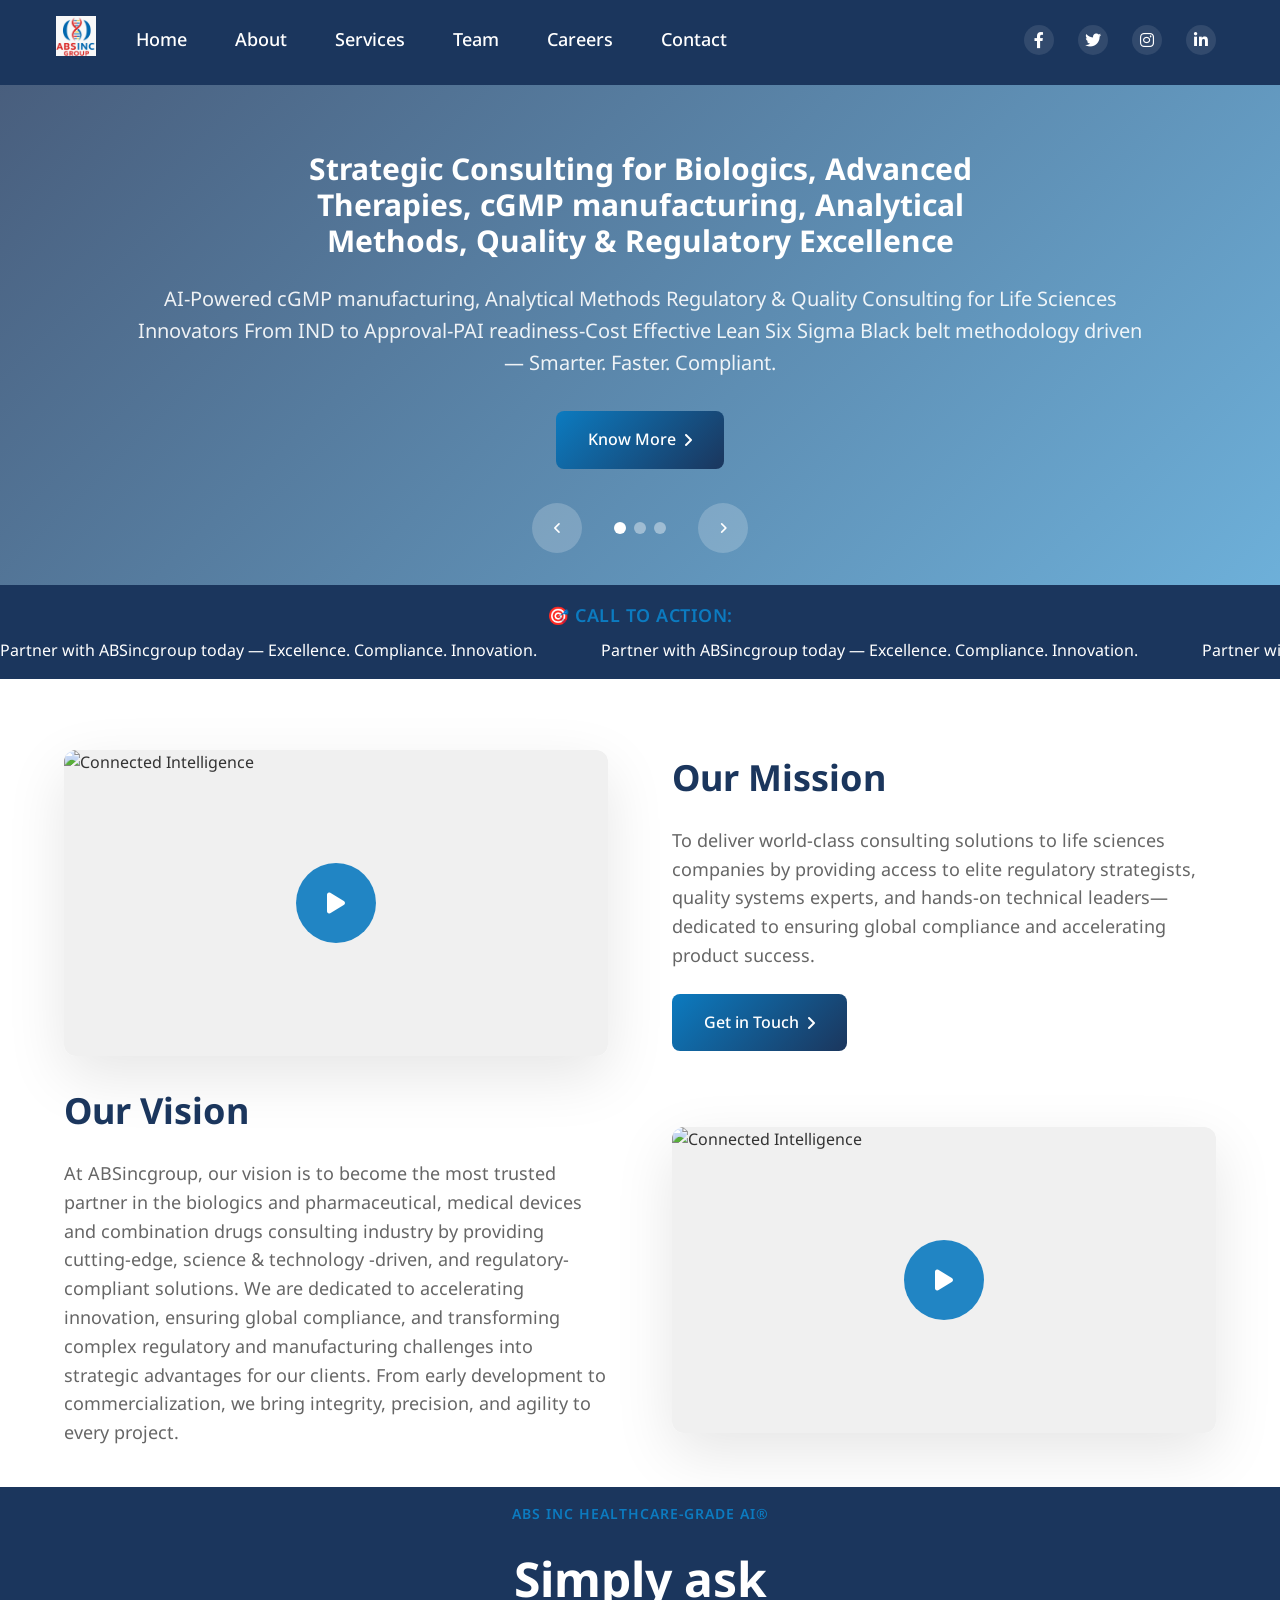
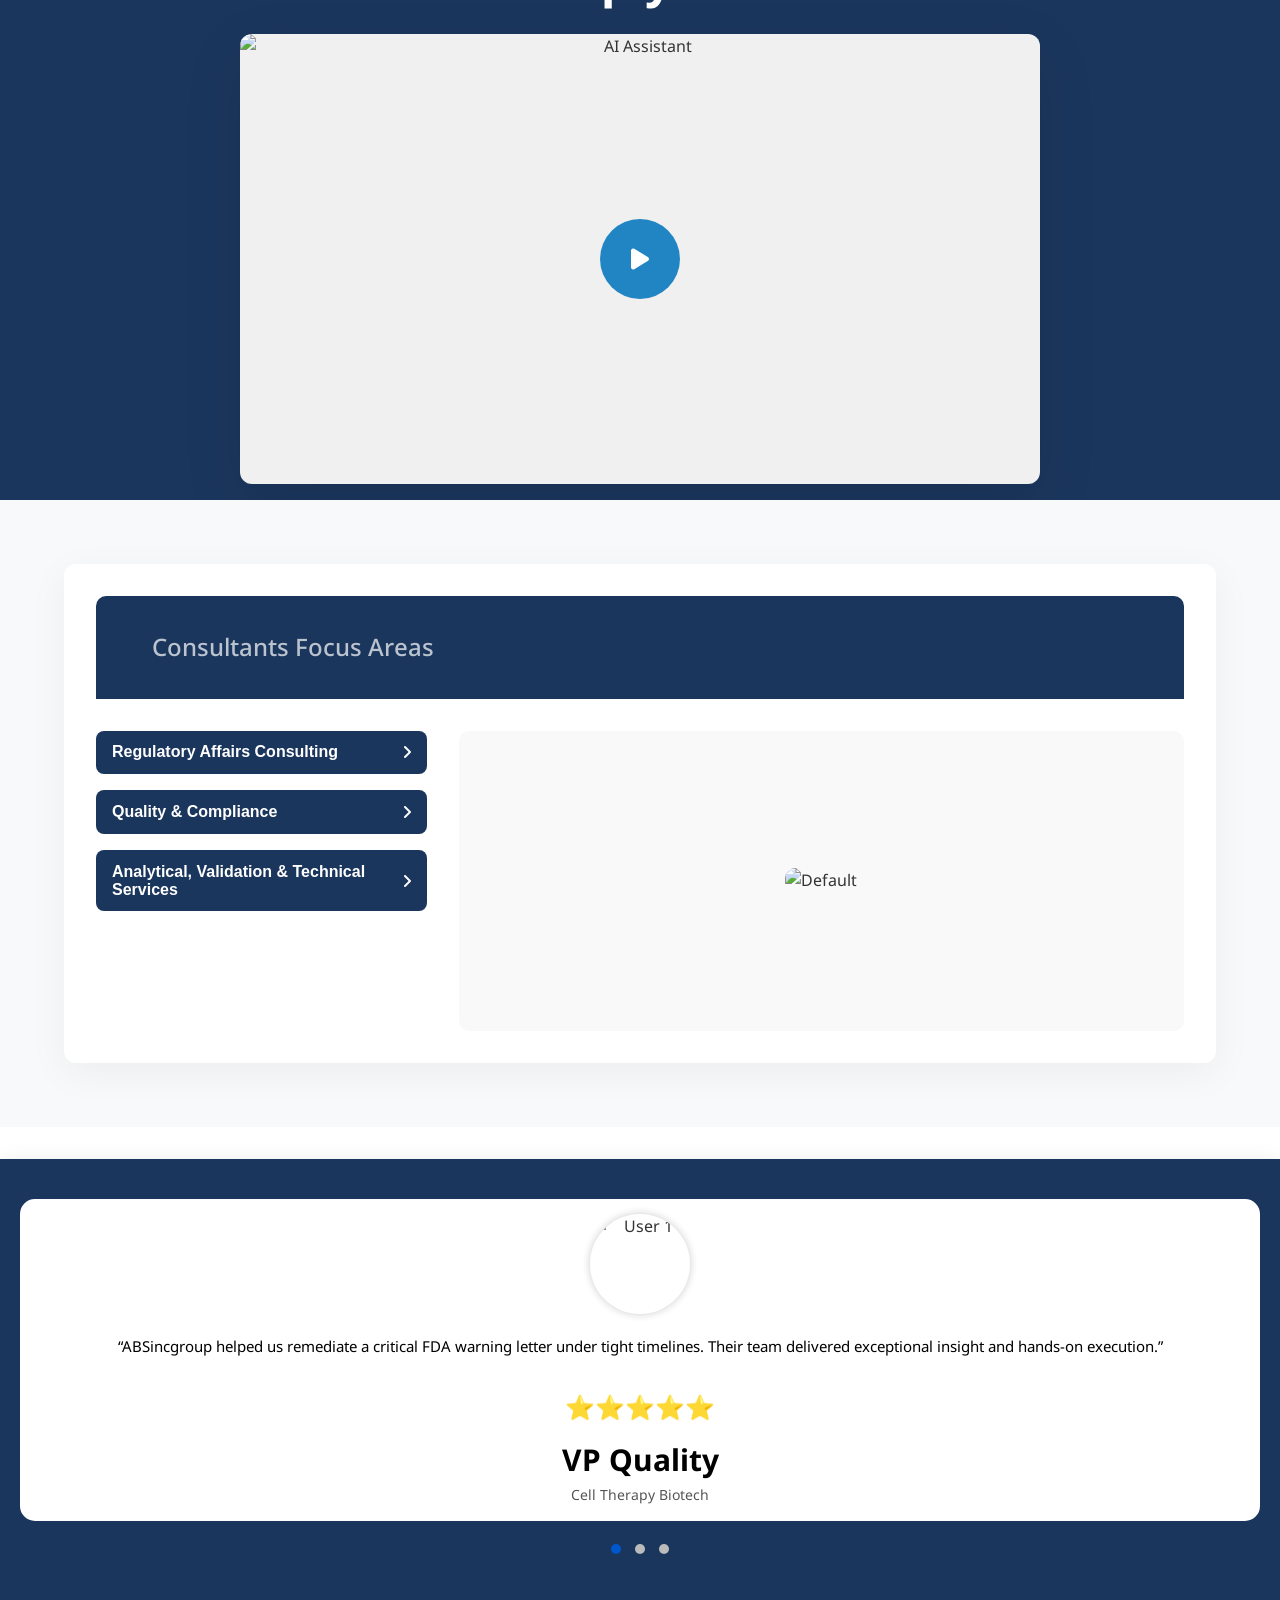
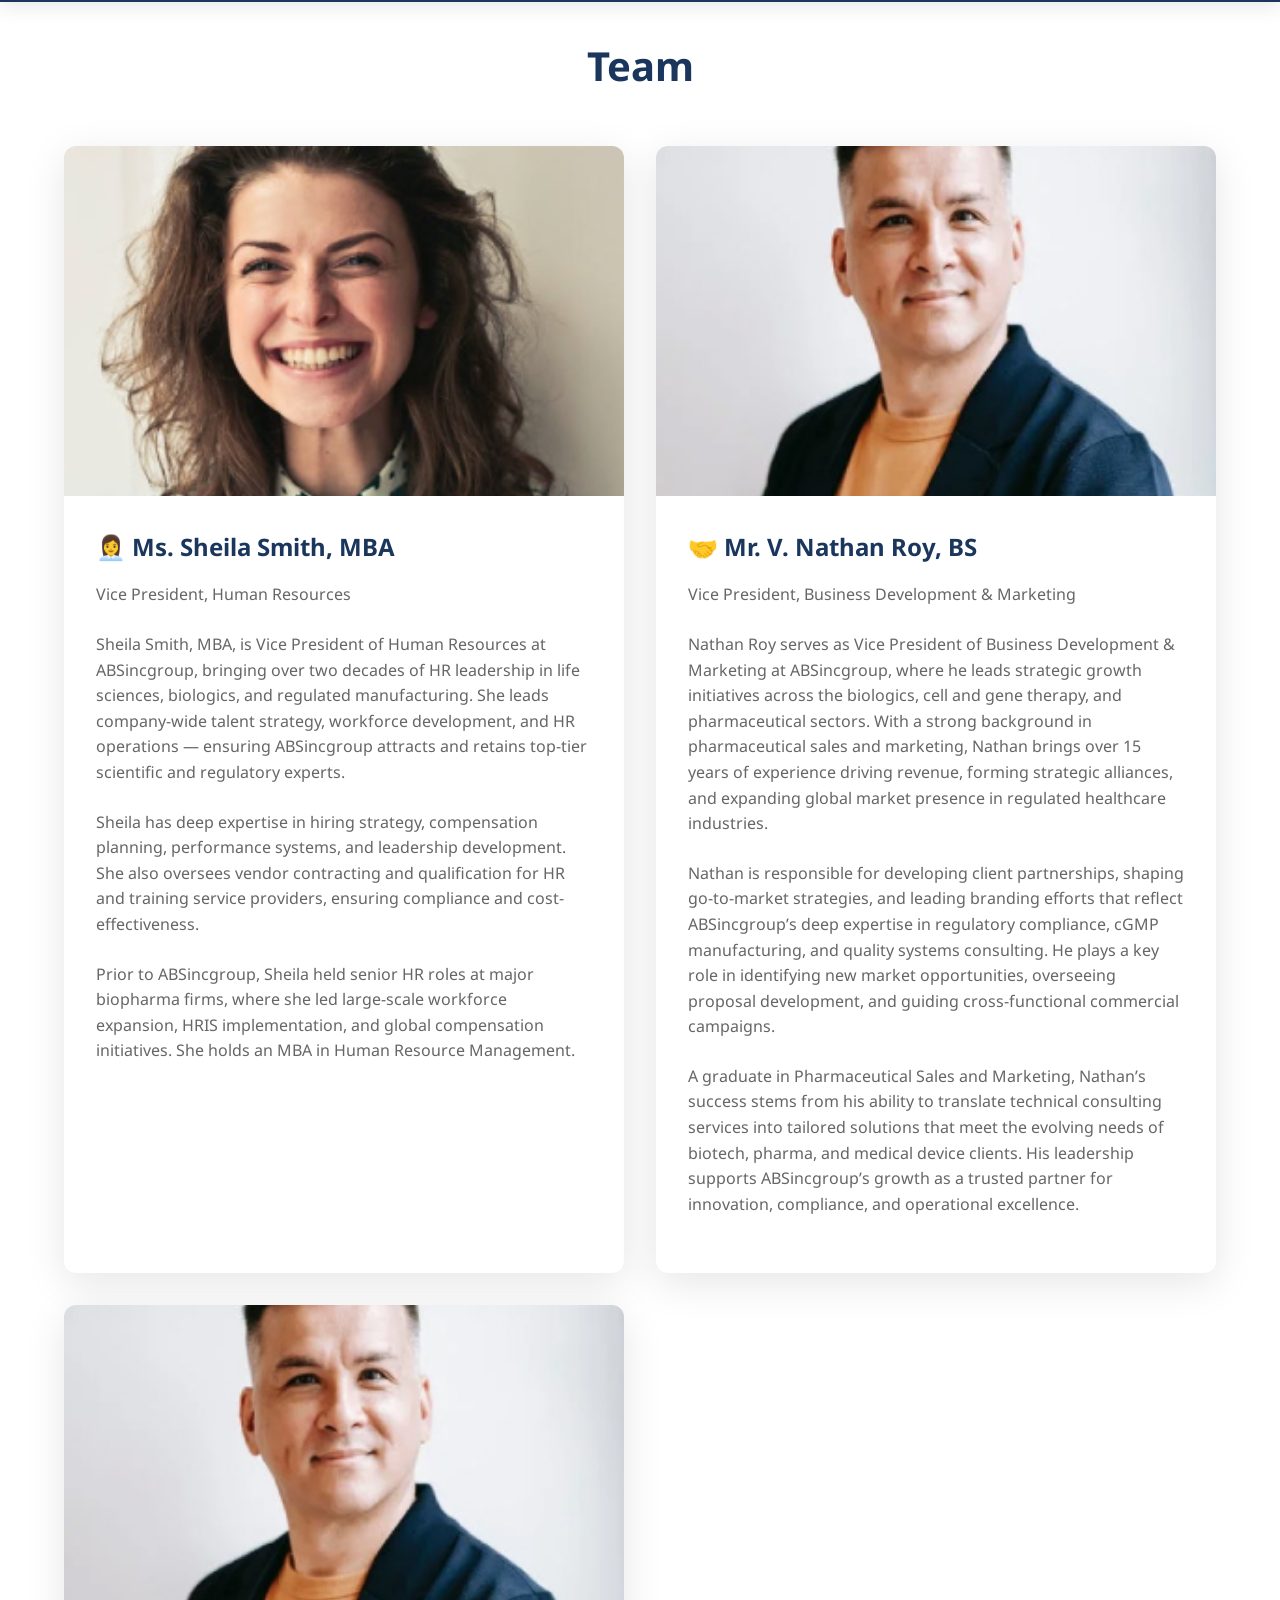
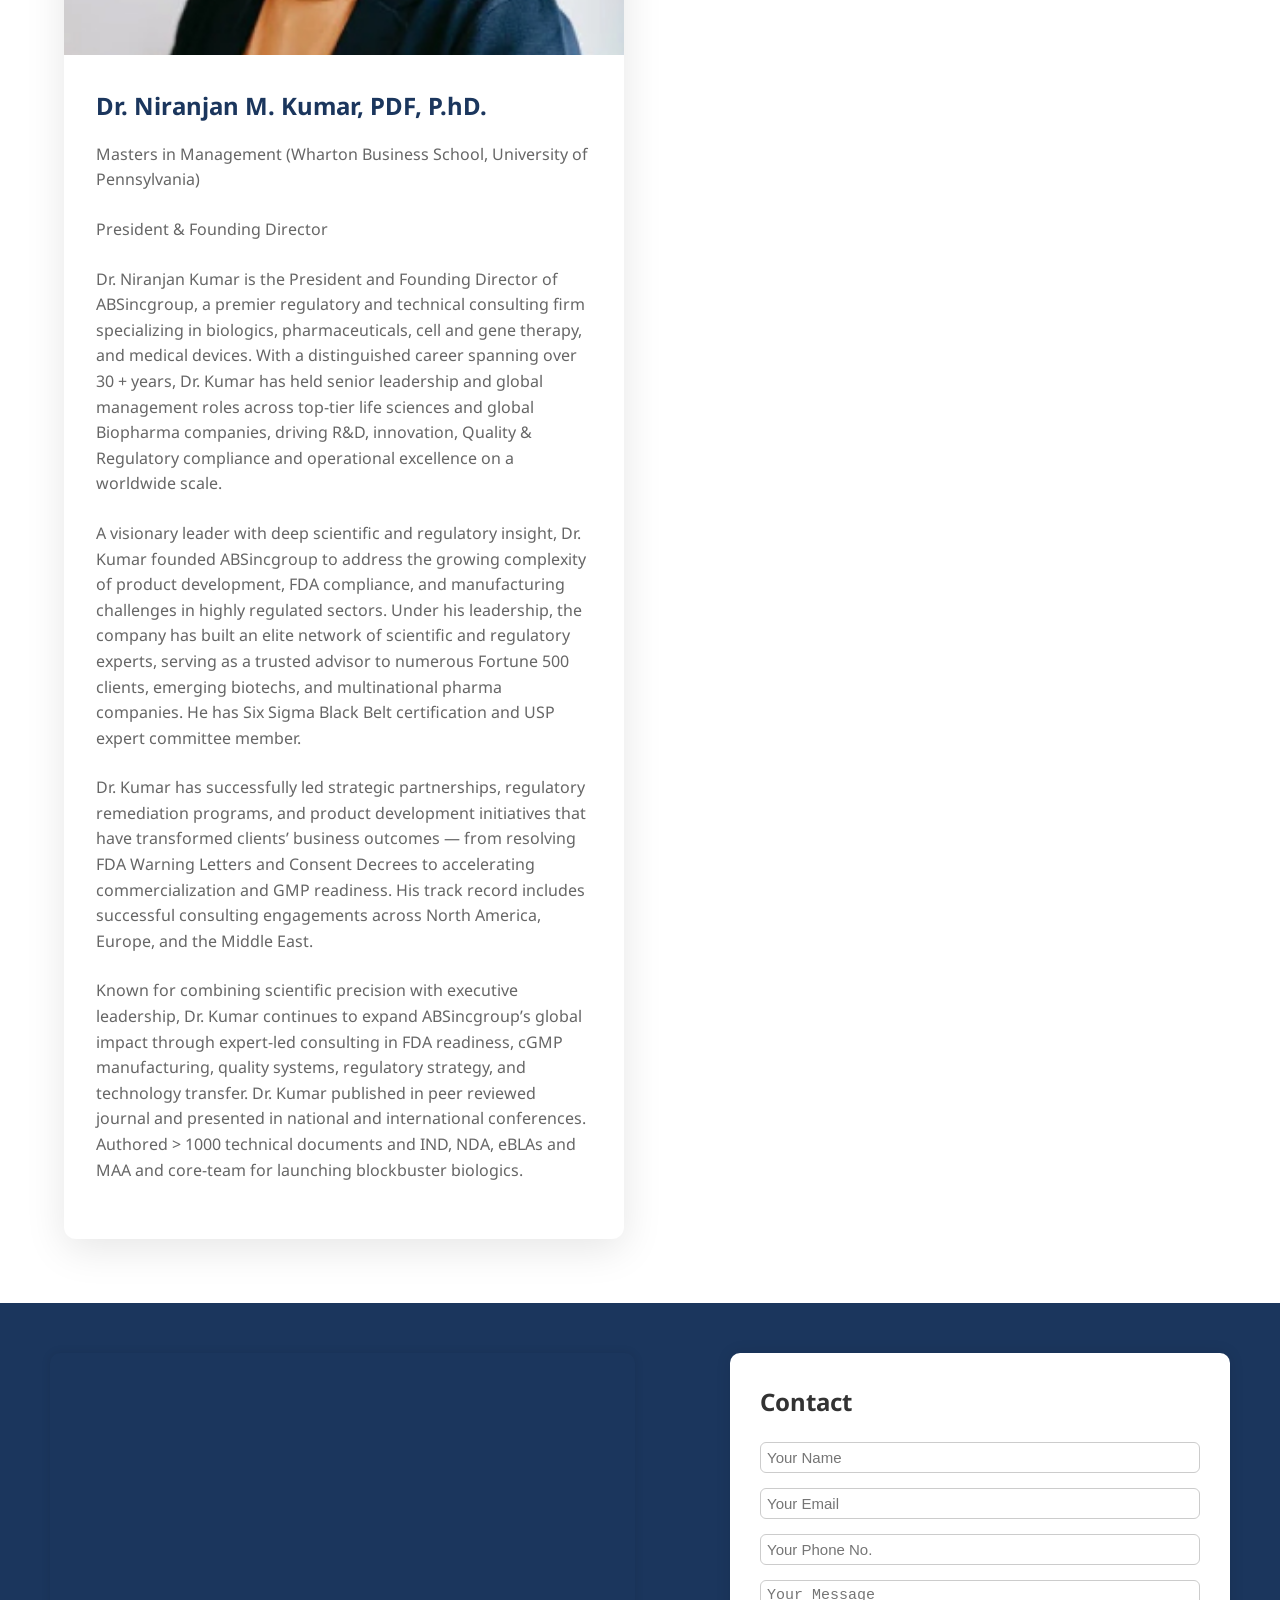
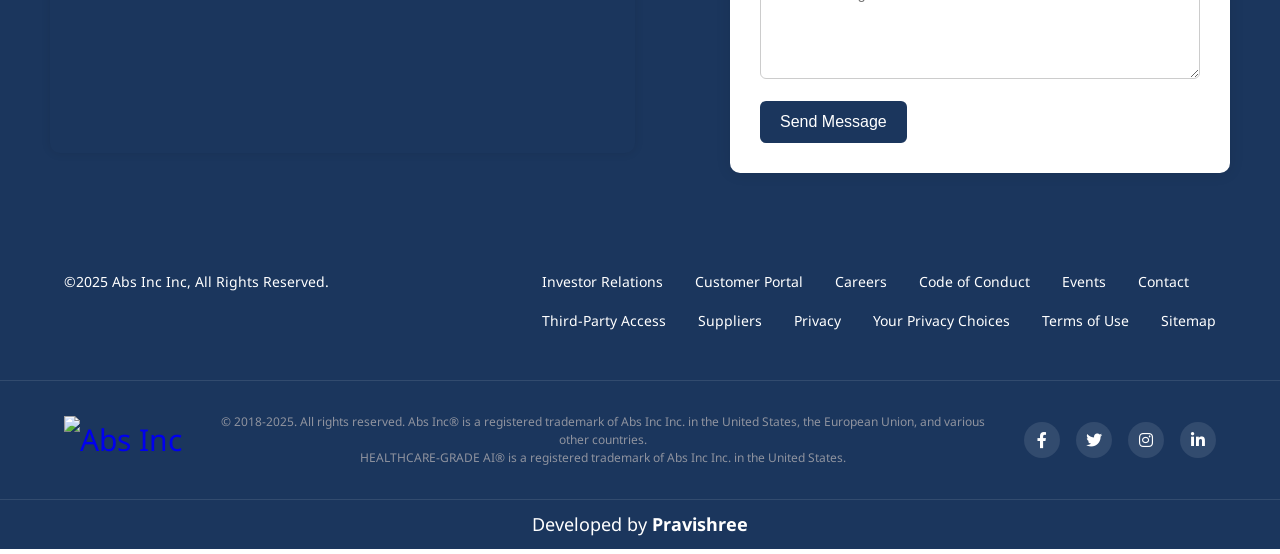
==== index.html @ cb4b3989 "yathe11" ====
<!DOCTYPE html>
<html lang="en">

<head>
    <meta charset="UTF-8">
    <meta name="viewport" content="width=device-width, initial-scale=1.0">

    <!-- Website Icon -->
    <link rel="icon" href="./assets/images/logo.png" type="image/png">

    <!-- Website Title -->
    <title>Powering Healthcare with Connected Intelligence - Abs Inc</title>
    <meta name="description" content="Solutions to help life sciences organizations drive healthcare forward and get the right treatments to patients, faster.">

    <!-- Custom CSS Link -->
    <link rel="stylesheet" href="./css/style.css">

    <!-- Google Fonts -->
    <link rel="stylesheet" href="https://fonts.googleapis.com/css2?family=Noto+Sans:wght@100;200;300;400;500;700;800;900&display=swap">

    <!-- Font Awesome CDN -->
    <link rel="stylesheet" href="https://cdnjs.cloudflare.com/ajax/libs/font-awesome/6.0.0/css/all.min.css">

</head>

<body onload="initializeBiotechInfoButtons()">

    <div class="all-page-wrapper">
        <!-- Header -->
        <header class="header">
            <div class="main-navigation">
                <div class="container">
                    <div class="logo">
                        <a href="/">
                            <img src="./assets/images/logo.png" alt="">
                        </a>
                    </div>

                    <div class="mobile-toggle" id="mobile-menu-toggle">
                        <span></span><span></span><span></span>
                    </div>

                    <nav class="primary-nav">
                        <ul class="nav-menu">
                            <li class="nav-item dropdown">
                                <a href="./index.html" class="nav-link">Home</a>
                            </li>
                            <li class="nav-item dropdown">
                                <a href="./pages/about.html" class="nav-link">About</a>

                            </li>
                            <li class="nav-item dropdown">
                                <a href="./pages/service.html" class="nav-link">Services</a>
                            </li>
                            <li class="nav-item dropdown">
                                <a href="./pages/team.html" class="nav-link">Team</a>
                            </li>
                            <!-- <li class="nav-item dropdown">
                                <a href="./pages/spc.html" class="nav-link">SPC</a>
                            </li> -->
                            <li class="nav-item">
                                <a href="./pages/career.html" class="nav-link">Careers</a>
                            </li>
                            <li class="nav-item">
                                <a href="./pages/contact.html" class="nav-link">Contact</a>
                            </li>
                        </ul>

                        <div class="social-media-icons">
                            <div class="social-media-icons-menu">
                                <div class="social-media-icons-menu__inner">
                                    <a href="https://www.facebook.com/Abs Inc" title="link" rel="noopener"
                                        target="_blank" class="social-link">
                                        <i class="fab fa-facebook-f"></i>
                                    </a>
                                    <a href="https://x.com/Abs Inc_global" title="link" rel="noopener" target="_blank"
                                        class="social-link">
                                        <i class="fab fa-twitter"></i>
                                    </a>
                                    <a href="https://www.instagram.com/Abs Inc/" title="link" rel="noopener"
                                        target="_blank" class="social-link">
                                        <i class="fab fa-instagram"></i>
                                    </a>
                                    <a href="https://www.linkedin.com/company/Abs Inc" title="link" rel="noopener"
                                        target="_blank" class="social-link">
                                        <i class="fab fa-linkedin-in"></i>
                                    </a>
                                </div>
                            </div>
                        </div>
                    </nav>
                </div>
            </div>
        </header>

        <!-- Hero Section -->
        <section class="hero-section">
            <div class="hero-slider" id="hero-slider">
                <div class="hero-slide active">
                    <div class="hero-bg"
                        style="background-image: url('https://images.pexels.com/photos/3825581/pexels-photo-3825581.jpeg?auto=compress&cs=tinysrgb&w=1920&h=1080&dpr=1')">
                    </div>
                    <div class="hero-content">
                        <h1 class="hero-title">Strategic Consulting for Biologics, Advanced Therapies, cGMP
                            manufacturing, Analytical Methods, Quality & Regulatory Excellence</h1>
                        <p class="hero-description">AI-Powered cGMP manufacturing, Analytical Methods Regulatory &
                            Quality Consulting for Life Sciences Innovators
                            From IND to Approval-PAI readiness-Cost Effective Lean Six Sigma Black belt methodology
                            driven — Smarter. Faster. Compliant.</p>
                        <a href="./pages/about.html" class="cta-btn">
                            <span class="tile">Know More</span>
                            <i class="fa-solid fa-angle-right"></i>
                        </a>
                    </div>
                </div>

                <div class="hero-slide">
                    <div class="hero-bg"
                        style="background-image: url('https://images.pexels.com/photos/3861969/pexels-photo-3861969.jpeg?auto=compress&cs=tinysrgb&w=1920&h=1080&dpr=1')">
                    </div>
                    <div class="hero-content">
                        <h1 class="hero-title">Abs Inc partnering with NVIDIA to accelerate Healthcare-grade AI®</h1>
                        <p class="hero-description">This collaboration will create new ways for customers to accelerate
                            their efforts to improve patient outcomes.</p>
                        <a href="./pages/about.html" class="cta-btn">
                            <span class="tile">Know more</span>
                            <i class="fa-solid fa-angle-right"></i>
                        </a>
                    </div>
                </div>

                <div class="hero-slide">
                    <div class="hero-bg"
                        style="background-image: url('https://images.pexels.com/photos/3183197/pexels-photo-3183197.jpeg?auto=compress&cs=tinysrgb&w=1920&h=1080&dpr=1')">
                    </div>
                    <div class="hero-content">
                        <h1 class="hero-title">Abs Inc named to Fortune® World's Most Admired Companies™ list</h1>
                        <p class="hero-description">Abs Inc is proud to be included in Fortune® "World's Most Admired
                            Companies™" list 2025 for the eighth consecutive year.</p>
                        <a href="./pages/about.html" class="cta-btn">
                            <span class="tile">Know more</span>
                            <i class="fa-solid fa-angle-right"></i>
                        </a>
                    </div>
                </div>
            </div>

            <div class="hero-controls">
                <button title="btn" class="hero-prev"><i class="fa-solid fa-angle-left"></i></button>
                <div class="hero-pagination">
                    <span class="dot active"></span>
                    <span class="dot"></span>
                    <span class="dot"></span>
                </div>
                <button title="btn" class="hero-next"><i class="fa-solid fa-angle-right"></i></button>
            </div>
        </section>

        <!-- News Ticker -->
        <section class="news-ticker">
            <h5 class="ticker-title">🎯 Call to Action:</h5>
            <div class="ticker-content" id="news-ticker">
                <div class="ticker-item">
                    <a href="./pages/career.html">Partner with ABSincgroup today — Excellence. Compliance. Innovation.</a>
                </div>
                <div class="ticker-item">
                    <a href="./pages/career.html">Partner with ABSincgroup today — Excellence. Compliance. Innovation.</a>
                </div>
                <div class="ticker-item">
                    <a href="./pages/career.html">Partner with ABSincgroup today — Excellence. Compliance. Innovation.</a>
                </div>
                <!-- <div class="ticker-item">
                    <a href="#">America's Greatness in the Biopharmaceutical Sector</a>
                </div>
                <div class="ticker-item">
                    <a href="#">Understanding the Use of Medicines in the U.S. 2025</a>
                </div>
                <div class="ticker-item">
                    <a href="#">Abs Inc named a front-runner in generative AI innovation</a>
                </div> -->
            </div>
            <div class="ticker-controls">
                <button title="btn" class="ticker-prev"><i class="fa-solid fa-chevron-left"></i></button>
                <button title="btn" class="ticker-next"><i class="fa-solid fa-chevron-right"></i></button>
            </div>
        </section>

        <!-- Our Difference Section -->
        <section id="our-difference" class="fifty-fifty-section">
            <div class="container">
                <div class="fifty-fifty-content">
                    <div class="content-left">
                        <div class="video-container">
                            <div class="video-placeholder">
                                <img src="https://images.pexels.com/photos/3825581/pexels-photo-3825581.jpeg?auto=compress&cs=tinysrgb&w=800&h=600&dpr=1"
                                    alt="Connected Intelligence">
                                <div class="play-button">
                                    <i class="fas fa-play"></i>
                                </div>
                            </div>
                        </div>
                    </div>
                    <div class="content-right">
                        <h3>Our Mission</h3>
                        <p>To deliver world-class consulting solutions to life sciences companies by providing access to
                            elite regulatory strategists, quality systems experts, and hands-on technical
                            leaders—dedicated to ensuring global compliance and accelerating product success.</p>
                        <!-- <p>With our unique consortium model, we connect you with seasoned professionals, actionable insights, and advanced solutions tailored to your needs. By integrating deep industry knowledge with the latest in compliance, quality systems, analytics, and technology, we help you overcome obstacles and unlock new opportunities for growth and success.</p> -->
                        <a href="#" class="cta-btn">
                            <span class="tile" href="./pages/contact.html">Get in Touch</span>
                            <i class="fa-solid fa-angle-right"></i>
                        </a>
                    </div>
                </div>
            </div>
        </section>
        <section id="our-difference" class="fifty-fifty-section">
            <div class="container">
                <div class="fifty-fifty-content">

                    <div class="content-right">
                        <h3>Our Vision</h3>
                        <p>At ABSincgroup, our vision is to become the most trusted partner in the biologics and pharmaceutical, medical devices and combination drugs consulting industry by providing cutting-edge, science & technology -driven, and regulatory-compliant solutions. We are dedicated to accelerating innovation, ensuring global compliance, and transforming complex regulatory and manufacturing challenges into strategic advantages for our clients. From early development to commercialization, 
                            we bring integrity, precision, and agility to every project.</p>
                    </div>
                    <div class="content-left">
                        <div class="video-container">
                            <div class="video-placeholder">
                                <img src="https://images.pexels.com/photos/3825581/pexels-photo-3825581.jpeg?auto=compress&cs=tinysrgb&w=800&h=600&dpr=1"
                                    alt="Connected Intelligence">
                                <div class="play-button">
                                    <i class="fas fa-play"></i>
                                </div>
                            </div>
                        </div>
                    </div>
                </div>
            </div>
        </section>

        <!-- Video Section -->
        <section class="video-section">
            <div class="container">
                <div class="video-content">
                    <div class="video-eyebrow">Abs Inc HEALTHCARE-GRADE AI®</div>
                    <h2 class="video-heading">Simply ask</h2>
                    <div class="video-container large">
                        <div class="video-placeholder">
                            <img src="https://images.pexels.com/photos/3861969/pexels-photo-3861969.jpeg?auto=compress&cs=tinysrgb&w=1200&h=800&dpr=1"
                                alt="AI Assistant">
                            <div class="play-button">
                                <i class="fas fa-play"></i>
                            </div>
                        </div>
                    </div>
                </div>
            </div>
        </section>

        <!-- Solutions Tab Section -->
        <section id="explore-solutions" class="solutions-tab-section">
            <div class="container">
                <div class="tab-module">
                    <div class="tab-navigation">
                        <h1 class="tab-btn" data-tab="biotech">Consultants Focus Areas</h1>
                    </div>

                    <div class="toggle-wrapper">
                        <!-- Left Part (Buttons) -->
                        <div class="toggle-buttons">
                            <button class="toggle-btn" data-target="content1">
                                Regulatory Affairs Consulting <i class="fa-solid fa-angle-right arrow-icon"></i>
                            </button>
                            <div class="mobile-content" id="content1"></div>

                            <button class="toggle-btn" data-target="content2">
                                Quality & Compliance <i class="fa-solid fa-angle-right arrow-icon"></i>
                            </button>
                            <div class="mobile-content" id="content2"></div>

                            <button class="toggle-btn" data-target="content3">
                                Analytical, Validation & Technical Services <i class="fa-solid fa-angle-right arrow-icon"></i>
                            </button>
                            <div class="mobile-content" id="content3"></div>
                        </div>

                        <!-- Right Part (Content/Image) -->
                        <div class="toggle-content" id="main-content">
                            <img src="./assets/images/ser.png" alt="Default" />
                        </div>
                    </div>
                </div>
            </div>
        </section>

        <!-- Testimonials Section -->
        <section class="testimonial-section">
            <div class="carousel">
                <div class="testimonial active">
                    <img src="https://i.pravatar.cc/100?img=1" alt="User 1">
                    <p>“ABSincgroup helped us remediate a critical FDA warning letter under tight timelines. Their team delivered exceptional insight and hands-on execution.”</p>
                    <div class="quote">⭐⭐⭐⭐⭐</div>
                    <div class="name">VP Quality</div>
                    <div class="role">Cell Therapy Biotech</div>
                </div>

                <div class="testimonial">
                    <img src="https://i.pravatar.cc/100?img=2" alt="User 2">
                    <p>“Their biologics manufacturing experts streamlined our tech transfer and reduced our batch failure rate significantly. Highly professional and knowledgeable.”</p>
                    <div class="quote">⭐⭐⭐⭐⭐</div>
                    <div class="name">Head of Operations</div>
                    <div class="role">Vaccines Developer </div>
                </div>

                <div class="testimonial">
                    <img src="https://i.pravatar.cc/100?img=3" alt="User 3">
                    <p>“We relied on ABSincgroup for our monoclonal antibody facility qualification and regulatory support. Their validation and QA consultants were top-tier.”</p>
                    <div class="quote">⭐⭐⭐⭐⭐</div>
                    <div class="name">Director of CMC</div>
                    <div class="role">Global Pharma</div>
                </div>

                <!-- Dots -->
                <div class="dots">
                    <span class="dot active" onclick="goToSlide(0)"></span>
                    <span class="dot" onclick="goToSlide(1)"></span>
                    <span class="dot" onclick="goToSlide(2)"></span>
                </div>
            </div>
        </section>

        <!-- Team Section -->
        <section id="insights" class="teams-section insights-section">
            <div class="container">
                <div class="stats-header">
                    <h3>Team</h3>
                </div>
                <div class="insights-grid">
                    <div class="insight-card large">
                        <!-- <div class="card-image"
                            style="background-image: url('https://images.pexels.com/photos/3184311/pexels-photo-3184311.jpeg?auto=compress&cs=tinysrgb&w=800&h=600&dpr=1')">
                        </div> -->
                        <div class="card-image" style="background-image: url('./assets/images/team1.jpg')"></div>
                        <div class="card-content">
                            <h3>👩‍💼 Ms. Sheila Smith, MBA</h3>
                            <p>Vice President, Human Resources</p>
                            <p>Sheila Smith, MBA, is Vice President of Human Resources at ABSincgroup, bringing over two decades of HR leadership in life sciences, biologics, and regulated manufacturing. She leads company-wide talent strategy, workforce development, and HR operations — ensuring ABSincgroup attracts and retains top-tier scientific and regulatory experts.</p>
                            <p>Sheila has deep expertise in hiring strategy, compensation planning, performance systems, and leadership development. She also oversees vendor contracting and qualification for HR and training service providers, ensuring compliance and cost-effectiveness.</p>
                            <p>Prior to ABSincgroup, Sheila held senior HR roles at major biopharma firms, where she led large-scale workforce expansion, HRIS implementation, and global compensation initiatives. She holds an MBA in Human Resource Management.</p>
                        </div>
                    </div>

                    <div class="insight-card large">
                        <!-- <div class="card-image"
                            style="background-image: url('https://images.pexels.com/photos/590022/pexels-photo-590022.jpeg?auto=compress&cs=tinysrgb&w=800&h=600&dpr=1')">
                        </div> -->
                        <div class="card-image" style="background-image: url('./assets/images/team2.jpg')"></div>
                        <div class="card-content">
                            <h3>🤝 Mr. V. Nathan Roy, BS</h3>
                            <p>Vice President, Business Development & Marketing</p>
                            <p>Nathan Roy serves as Vice President of Business Development & Marketing at ABSincgroup, where he leads strategic growth initiatives across the biologics, cell and gene therapy, and pharmaceutical sectors. With a strong background in pharmaceutical sales and marketing, Nathan brings over 15 years of experience driving revenue, forming strategic alliances, and expanding global market presence in regulated healthcare industries.</p>
                            <p>Nathan is responsible for developing client partnerships, shaping go-to-market strategies, and leading branding efforts that reflect ABSincgroup’s deep expertise in regulatory compliance, cGMP manufacturing, and quality systems consulting. He plays a key role in identifying new market opportunities, overseeing proposal development, and guiding cross-functional commercial campaigns.</p>
                            <p>A graduate in Pharmaceutical Sales and Marketing, Nathan’s success stems from his ability to translate technical consulting services into tailored solutions that meet the evolving needs of biotech, pharma, and medical device clients. His leadership supports ABSincgroup’s growth as a trusted partner for innovation, compliance, and operational excellence.</p>
                        </div>
                    </div>

                    <div class="insight-card large">
                        <!-- <div class="card-image"
                            style="background-image: url('https://images.pexels.com/photos/590022/pexels-photo-590022.jpeg?auto=compress&cs=tinysrgb&w=800&h=600&dpr=1')">
                        </div> -->
                        <div class="card-image" style="background-image: url('./assets/images/team2.jpg')"></div>
                        <div class="card-content">
                            <h3>Dr. Niranjan M. Kumar, PDF, P.hD.</h3>
                            <p>Masters in Management (Wharton Business School, University of Pennsylvania)</p>
                            <p>President & Founding Director</p>
                            <p>Dr. Niranjan Kumar is the President and Founding Director of ABSincgroup, a premier regulatory and technical consulting firm specializing in biologics, pharmaceuticals, cell and gene therapy, and medical devices. With a distinguished career spanning over 30 + years, Dr. Kumar has held senior leadership and global management roles across top-tier life sciences and global Biopharma companies, driving R&D, innovation, Quality & Regulatory compliance and operational excellence on a worldwide scale.</p>
                            <p>A visionary leader with deep scientific and regulatory insight, Dr. Kumar founded ABSincgroup to address the growing complexity of product development, FDA compliance, and manufacturing challenges in highly regulated sectors. Under his leadership, the company has built an elite network of scientific and regulatory experts, serving as a trusted advisor to numerous Fortune 500 clients, emerging biotechs, and multinational pharma companies. He has Six Sigma Black Belt certification and USP expert committee member. </p>
                            <p>Dr. Kumar has successfully led strategic partnerships, regulatory remediation programs, and product development initiatives that have transformed clients’ business outcomes — from resolving FDA Warning Letters and Consent Decrees to accelerating commercialization and GMP readiness. His track record includes successful consulting engagements across North America, Europe, and the Middle East.</p>
                            <p>Known for combining scientific precision with executive leadership, Dr. Kumar continues to expand ABSincgroup’s global impact through expert-led consulting in FDA readiness, cGMP manufacturing, quality systems, regulatory strategy, and technology transfer. Dr. Kumar published in peer reviewed journal and presented in national and international conferences. Authored > 1000 technical documents and IND, NDA, eBLAs and MAA and core-team for launching blockbuster biologics.</p>
                        </div>
                    </div>

                    <!-- <div class="insight-card large">
                        <div class="card-image"
                            style="background-image: url('https://images.pexels.com/photos/590022/pexels-photo-590022.jpeg?auto=compress&cs=tinysrgb&w=800&h=600&dpr=1')">
                        </div>
                        <div class="card-content">
                            <h3>Ms. Sheila Smith</h3>
                            <p>Client Relationship and Accounts Management Director</p>

                        </div>
                    </div>

                    <div class="insight-card large">
                        <div class="card-image"
                            style="background-image: url('https://images.pexels.com/photos/590022/pexels-photo-590022.jpeg?auto=compress&cs=tinysrgb&w=800&h=600&dpr=1')">
                        </div>
                        <div class="card-content">
                            <h3>Mr. V. Nathan</h3>
                            <p>Business Development Manager</p>
                        </div>
                    </div> -->
                </div>
            </div>
        </section>

        <!-- Contact Section -->
        <section class="contact-section">
            <!-- Left Side - Google Map -->
            <div class="map-container">
                <iframe title="frame"
                    src="https://www.google.com/maps/embed?pb=!1m18!1m12!1m3!1d3153.019445888666!2d-122.41941518467806!3d37.77492977975908!2m3!1f0!2f0!3f0!3m2!1i1024!2i768!4f13.1!3m3!1m2!1s0x808f7e2a6ebac233%3A0xb6cf697c46afbc06!2sSan%20Francisco%2C%20CA%2094103!5e0!3m2!1sen!2sus!4v1632942877512!5m2!1sen!2sus"
                    allowfullscreen="" loading="lazy">
                </iframe>
            </div>
            <!-- Right Side - Contact Form -->
            <div class="form-container">
                <h2>Contact</h2>
                <form>
                    <input type="text" placeholder="Your Name" required>
                    <input type="email" placeholder="Your Email" required>
                    <input type="phone" placeholder="Your Phone No." required>
                    <textarea rows="5" placeholder="Your Message" required></textarea>
                    <button type="submit">Send Message</button>
                </form>
            </div>
        </section>

        <!-- Footer -->
        <footer class="footer">
            <div class="footer-main">
                <div class="container">
                    <div class="footer-content">
                        <div class="footer-copyright">©2025 Abs Inc Inc, All Rights Reserved.</div>
                        <div class="footer-links">
                            <div class="footer-links-row">
                                <a href="#" target="_blank">Investor Relations</a>
                                <a href="#" target="_blank">Customer Portal</a>
                                <a href="#" target="_blank">Careers</a>
                                <a href="#">Code of Conduct</a>
                                <a href="#">Events</a>
                                <a href="#">Contact</a>
                            </div>
                            <div class="footer-links-row">
                                <a href="#">Third-Party Access</a>
                                <a href="#">Suppliers</a>
                                <a href="#" target="_blank">Privacy</a>
                                <a href="#">Your Privacy Choices</a>
                                <a href="#">Terms of Use</a>
                                <a href="#">Sitemap</a>
                            </div>
                        </div>
                    </div>
                </div>
            </div>

            <div class="footer-bottom">
                <div class="container">
                    <div class="footer-bottom-content">
                        <div class="footer-logo">
                            <a href="/">
                                <!-- Abs -->
                                <img src="./assets/images/Absinc-logo-footer.svg" alt="Abs Inc" width="236">
                            </a>
                        </div>
                        <div class="footer-copyright-extended">
                            <p>© 2018-2025. All rights reserved. Abs Inc® is a registered trademark of Abs Inc Inc. in
                                the United States, the European Union, and various other countries.<br>
                                HEALTHCARE-GRADE AI® is a registered trademark of Abs Inc Inc. in the United States.</p>
                        </div>
                        <div class="footer-social">
                            <a href="https://www.facebook.com/Abs Inc" title="link" rel="noopener" target="_blank"
                                class="social-link">
                                <i class="fab fa-facebook-f"></i>
                            </a>
                            <a href="https://x.com/Abs Inc_global" title="link" rel="noopener" target="_blank"
                                class="social-link">
                                <i class="fab fa-twitter"></i>
                            </a>
                            <a href="https://www.instagram.com/Abs Inc/" title="link" rel="noopener" target="_blank"
                                class="social-link">
                                <i class="fab fa-instagram"></i>
                            </a>
                            <a href="https://www.linkedin.com/company/Abs Inc" title="link" rel="noopener"
                                target="_blank" class="social-link">
                                <i class="fab fa-linkedin-in"></i>
                            </a>
                        </div>
                    </div>
                </div>
            </div>
            
            <div class="final-copyright">
                <a href="https://pravishree.com/" target="_blank"><p>Developed by <b>Pravishree</b></p></a>
            </div>

        </footer>

        <!-- Back to Top Button -->
        <button title="btn" class="back-to-top" id="back-to-top">
            <i class="fas fa-chevron-up"></i>
        </button>
    </div>

    </script>
        <script src="./js/main.js">
    </script>

</body>

</html>
---- css/style.css ----
/* CSS Reset and Base Styles */
* {
    margin: 0;
    padding: 0;
    box-sizing: border-box;
}
 
html {
    scroll-behavior: smooth;
}

body {
    font-family: 'Noto Sans', system-ui, -apple-system, sans-serif;
    line-height: 1.6;
    color: #333;
    overflow-x: hidden;
    /* Prevent accidental side scrolling */
    background-color: #fff;
}

.container {
    max-width: 1200px;
    margin: 0 auto;
    padding: 0 1.5rem;
    width: 100%;
}

/************** Header Section Starts ************/
.header {
    position: fixed;
    top: 0;
    left: 0;
    right: 0;
    z-index: 1000;
    height: 85px;
    background: rgba(27, 54, 93);
    transition: all 0.3s ease;
}

.header .main-navigation {
    padding: 1rem ;
}

.header .main-navigation .container {
    display: flex;
    align-items: center;
    justify-content: flex-start;
    padding: 0 1rem;
    gap: 2rem;
}

.header .logo{
    flex-shrink: 0;
}

.header .logo img {
    height: 40px;
    width: auto;
}

.header .mobile-toggle {
    display: none;
    flex-direction: column;
    gap: 4px;
    cursor: pointer;
    padding: 0.5rem;
}

.header .mobile-toggle span {
    width: 25px;
    height: 3px;
    background: white;
    transition: all 0.3s ease;
}

.header .mobile-toggle.active span:nth-child(1) {
    transform: rotate(45deg) translate(6px, 6px);
}

.header .mobile-toggle.active span:nth-child(2) {
    opacity: 0;
}

.header .mobile-toggle.active span:nth-child(3) {
    transform: rotate(-45deg) translate(6px, -6px);
}

.header .primary-nav {
    display: flex;
    align-items: center;
    justify-content: space-between;
    flex: 1;
    gap: 2rem;
}

.header .nav-menu {
    display: flex;
    align-items: center;
    gap: 2rem;
    list-style: none;
    margin: 0;
    padding: 0;
}

.header .nav-item {
    position: relative;
}

.header .nav-link {
    color: white;
    text-decoration: none;
    font-size: 18px;
    font-weight: 500;
    padding: 0.75rem 0.5rem;
    transition: color 0.3s ease;
}

.header .nav-link:hover {
    color: #0C7BC0;
}

.header .social-media-icons{
    display: flex;
    align-items: center;
    gap: 1rem;
    margin-left: auto;
}

.header .social-media-icons-menu__inner {
    display: flex;
    gap: 0.5rem;
    padding: 0;
}

.header .social-media-icons .social-link {
    width: 25px;
    height: 25px;
    background: rgba(255, 255, 255, 0.1);
    border-radius: 50%;
    display: flex;
    align-items: center;
    justify-content: center;
    text-decoration: none;
    transition: all 0.3s ease;
    padding: 15px;
    margin: 8px;
}

.header .social-media-icons .social-link i{
    color: #fff;
}

.header .social-media-icons .social-link:hover {
    background: #0C7BC0;
    transform: translateY(-2px);
}

.header .social-media-icons .social-link i:hover {
    color: #fff;
}

@media (max-width: 1024px) {
    .header .nav-menu {
        gap: 2rem;
    }
}

@media (max-width: 992px) {
    .header .main-navigation .container {
        flex-direction: row;
        justify-content: space-between;
        align-items: center;
    }

    .header .mobile-toggle {
        display: flex;
    }

    .header .primary-nav {
        display: none;
        position: absolute;
        top: 85px;
        left: 0;
        right: 0;
        background-color: rgba(27, 54, 93);
        flex-direction: column;
        align-items: center;
        padding: 1rem 0;
        z-index: 999;
    }

    .header .primary-nav.active {
        display: flex;
    }

    .header .nav-menu {
        flex-direction: column;
        gap: 1.5rem;
        padding-bottom: 1rem;
    }

    .header .social-media-icons {
        display: none;
    }

    .header .primary-nav.active .social-media-icons {
        display: flex;
        justify-content: center;
        width: 100%;
        margin-top: 1rem;
    }

    .header .social-media-icons-menu__inner {
        padding: 1rem 0;
        justify-content: center;
        gap: 1.2rem;
    }

    .header .social-link {
        padding: 10px;
    }
}
/************** Header Section Ends ************/

/*********** Hero Section Starts *************/
.hero-section {
    position: relative;
    top: 85px;
    min-height: 500px;
    overflow: hidden;
    display: flex;
    align-items: center;
    justify-content: center;
}

.hero-section .hero-slider {
    position: absolute;
    top: 0;
    left: 0;
    right: 0;
    bottom: 0;
}

.hero-section .hero-slide {
    position: absolute;
    top: 0;
    left: 0;
    right: 0;
    bottom: 0;
    opacity: 0;
    visibility: hidden;
    transition: all 1s ease;
}

.hero-section .hero-slide.active {
    opacity: 1;
    visibility: visible;
}

.hero-section .hero-bg {
    position: absolute;
    top: 0;
    left: 0;
    right: 0;
    bottom: 0;
    background-size: cover;
    background-position: center;
    background-repeat: no-repeat;
}

.hero-section .hero-bg::before {
    content: '';
    position: absolute;
    top: 0;
    left: 0;
    right: 0;
    bottom: 0;
    background: linear-gradient(135deg, rgba(27, 54, 93, 0.8) 0%, rgba(12, 123, 192, 0.6) 100%);
}

.hero-section .hero-content {
    position: relative;
    z-index: 10;
    text-align: center;
    color: white;
    max-width: 800px;
    margin: 0 auto;
    padding: 0 2rem;

    display: flex;
    justify-content: center;
    align-items: center;
    flex-direction: column;
}

.hero-section .hero-title {
    font-size: 30px;
    font-weight: 700;
    line-height: 1.2;
    padding-top: 50px;
    margin-top: 1rem;
    margin-bottom: 1.5rem;
    width: 100%;
}

.hero-section .hero-description {
    font-size: 20px;
    line-height: 1.6;
    margin-bottom: 2rem;
    opacity: 0.9;
    width: 137%;
}

.hero-section .cta-btn {
    display: inline-flex;
    align-items: center;
    gap: 0.5rem;
    padding: 1rem 2rem;
    background: linear-gradient(135deg, #0C7BC0 0%, #1B365D 100%);
    color: white;
    text-decoration: none;
    border-radius: 8px;
    font-weight: 500;
    transition: all 0.3s ease;
    border: none;
    cursor: pointer;
    position: relative;
    overflow: hidden;
}

.hero-section .cta-btn:hover {
    transform: translateY(-2px);
    box-shadow: 0 8px 25px rgba(12, 123, 192, 0.3);
}

.hero-section .cta-btn .tile {
    position: relative;
    z-index: 2;
}

.hero-section .hero-controls {
    position: absolute;
    bottom: 2rem;
    left: 50%;
    transform: translateX(-50%);
    display: flex;
    align-items: center;
    gap: 2rem;
    z-index: 10;
}

.hero-section .hero-prev,
.hero-section .hero-next {
    background: rgba(255, 255, 255, 0.2);
    border: none;
    color: white;
    width: 50px;
    height: 50px;
    border-radius: 50%;
    cursor: pointer;
    transition: all 0.3s ease;
}

.hero-section .hero-prev:hover,
.hero-section .hero-next:hover {
    background: rgba(255, 255, 255, 0.3);
    transform: scale(1.1);
}

.hero-section .hero-pagination {
    display: flex;
    gap: 0.5rem;
}

.hero-section .hero-pagination .dot {
    width: 12px;
    height: 12px;
    border-radius: 50%;
    background: rgba(255, 255, 255, 0.4);
    cursor: pointer;
    transition: all 0.3s ease;
}

.hero-section .hero-pagination .dot.active {
    background: white;
}

@media screen and (max-width: 980px) {
    .hero-section .hero-content h1{
        width: 90%;
        margin-top: 0px;
    }
    .hero-section .hero-content p{
        font-size: 18px;
        width: 85%;
    }
}

@media screen and (max-width: 450px) {
    .hero-section .hero-content h1{
        width: 90%;
        font-size: 18px;
        margin-top: 0px;
    }
    .hero-section .hero-content p{
        font-size: 12px;
        width: 85%;
    }
}

/*********** Hero Section Ends *************/

/*********** News Ticker Section Starts *************/
.news-ticker {
    position: relative;
    top: 85px;
    background: #1B365D;
    padding: 1rem 0;
    overflow: hidden;
}

.news-ticker .ticker-title {
    color: #0C7BC0;
    font-size: 1.12rem;
    font-weight: 600;
    text-transform: uppercase;
    letter-spacing: 0.5px;
    margin-bottom: 0.5rem;
    text-align: center;
}

.news-ticker .ticker-content {
    display: flex;
    animation: ticker 30s linear infinite;
    gap: 4rem;
}

.news-ticker .ticker-item a {
    color: white;
    text-decoration: none;
    white-space: nowrap;
    transition: color 0.3s ease;
}

.news-ticker .ticker-item a:hover {
    color: #0C7BC0;
}

@keyframes ticker {
    0% {
        transform: translateX(100%);
    }

    100% {
        transform: translateX(-100%);
    }
}

.news-ticker .ticker-controls {
    display: none;
}
/*********** News Ticker Section Ends *************/

/*********** Fifty-Fifty Section Starts *************/
.fifty-fifty-section {
    position: relative;
    top: 140px;
    padding: 0rem 1.5rem;
}

.fifty-fifty-content {
    display: grid;
    grid-template-columns: 1fr 1fr;
    gap: 4rem;
    align-items: center;
}

.fifty-fifty-content.reverse {
    direction: rtl;
}

.fifty-fifty-content.reverse>* {
    direction: ltr;
}

.fifty-fifty-section .content-left,
.fifty-fifty-section .content-right {
    padding: 1rem 0;
}

.fifty-fifty-section .content-right h3 {
    font-size: 2.25rem;
    font-weight: 700;
    color: #1B365D;
    line-height: 1.3;
    margin-bottom: 1.5rem;
}

.fifty-fifty-section .content-right p {
    font-size: 1.125rem;
    line-height: 1.6;
    color: #666;
    margin-bottom: 1.5rem;
}

.fifty-fifty-section .cta-btn {
    display: inline-flex;
    align-items: center;
    gap: 0.5rem;
    padding: 1rem 2rem;
    background: linear-gradient(135deg, #0C7BC0 0%, #1B365D 100%);
    color: white;
    text-decoration: none;
    border-radius: 8px;
    font-weight: 500;
    transition: all 0.3s ease;
    border: none;
    cursor: pointer;
    position: relative;
    overflow: hidden;
}

.fifty-fifty-section .cta-btn:hover {
    transform: translateY(-2px);
    box-shadow: 0 8px 25px rgba(12, 123, 192, 0.3);
}

.fifty-fifty-section .cta-btn .tile {
    position: relative;
    z-index: 2;
}

.fifty-fifty-section .video-container {
    position: relative;
    border-radius: 12px;
    overflow: hidden;
    box-shadow: 0 20px 60px rgba(0, 0, 0, 0.1);
}

.fifty-fifty-section .video-placeholder {
    position: relative;
    width: 100%;
    aspect-ratio: 16/9;
    background: #f0f0f0;
    display: flex;
    align-items: center;
    justify-content: center;
    cursor: pointer;
}

.fifty-fifty-section .video-placeholder img {
    width: 100%;
    height: 100%;
    object-fit: cover;
}

.fifty-fifty-section .play-button {
    position: absolute;
    top: 50%;
    left: 50%;
    transform: translate(-50%, -50%);
    width: 80px;
    height: 80px;
    background: rgba(12, 123, 192, 0.9);
    border-radius: 50%;
    display: flex;
    align-items: center;
    justify-content: center;
    color: white;
    font-size: 1.5rem;
    transition: all 0.3s ease;
}

.fifty-fifty-section .play-button:hover {
    background: rgba(12, 123, 192, 1);
    transform: translate(-50%, -50%) scale(1.1);
}

@media (max-width: 768px) {
    .fifty-fifty-content {
        display: flex;
        flex-direction: column;
        gap: 2rem;
    }

    .fifty-fifty-content .content-left,
    .fifty-fifty-content .content-right {
        width: 100%;
    }

    /* Force content to come first, video after */
    .fifty-fifty-content>.content-right {
        order: 1;
    }

    .fifty-fifty-content>.content-left {
        order: 2;
    }
}
/*********** Fifty-Fifty Section Ends *************/

/*********** Video Section Starts *************/
.video-section {
    position: relative;
    top: 140px;
    background: #1B365D;
    padding: 1rem 1.5rem;
    text-align: center;
}

.video-section .video-content {
    max-width: 1000px;
    margin: 0 auto;
}

.video-section .video-eyebrow {
    color: #0C7BC0;
    font-size: 0.875rem;
    font-weight: 600;
    text-transform: uppercase;
    letter-spacing: 1px;
    margin-bottom: 1rem;
}

.video-section .video-heading {
    color: white;
    font-size: 3rem;
    font-weight: 700;
    margin-bottom: 1rem;
}

.video-section .video-container.large {
    max-width: 800px;
    margin: 0 auto;
}

.video-section .video-container {
    position: relative;
    border-radius: 12px;
    overflow: hidden;
    box-shadow: 0 20px 60px rgba(0, 0, 0, 0.1);
}

.video-section .video-placeholder {
    position: relative;
    width: 100%;
    aspect-ratio: 16/9;
    background: #f0f0f0;
    display: flex;
    align-items: center;
    justify-content: center;
    cursor: pointer;
}

.video-section .video-placeholder img {
    width: 100%;
    height: 100%;
    object-fit: cover;
}

.video-section .play-button {
    position: absolute;
    top: 50%;
    left: 50%;
    transform: translate(-50%, -50%);
    width: 80px;
    height: 80px;
    background: rgba(12, 123, 192, 0.9);
    border-radius: 50%;
    display: flex;
    align-items: center;
    justify-content: center;
    color: white;
    font-size: 1.5rem;
    transition: all 0.3s ease;
}

.video-section .play-button:hover {
    background: rgba(12, 123, 192, 1);
    transform: translate(-50%, -50%) scale(1.1);
}
/*********** Video Section Ends *************/

/*********** Solutions Tab Section Starts *************/
.solutions-tab-section {
    position: relative;
    top: 140px;
    padding: 4rem 1rem;
    background: #f8f9fa;
}

.solutions-tab-section .tab-module {
    background: white;
    border-radius: 12px;
    box-shadow: 0 10px 40px rgba(0, 0, 0, 0.05);
    overflow: hidden;
    padding: 2rem;
}

.solutions-tab-section .tab-navigation {
    background: #1B365D;
    padding: 1rem 2rem;
    display: flex;
    gap: 1rem;
    overflow-x: auto;
    border-radius: 10px 10px 0 0;
}

.solutions-tab-section .tab-btn {
    background: none;
    border: none;
    color: rgba(255, 255, 255, 0.7);
    padding: 1rem 1.5rem;
    border-radius: 8px;
    cursor: pointer;
    transition: all 0.3s ease;
    white-space: nowrap;
    font-weight: 500;
}

.solutions-tab-section .tab-btn:hover {
    background: rgba(255, 255, 255, 0.1);
    color: white;
}

.solutions-tab-section .tab-btn.active {
    background: #0C7BC0;
    color: white;
}

.solutions-tab-section .toggle-wrapper {
  display: flex;
  flex-wrap: wrap;
  gap: 2rem;
  margin-top: 2rem;
}

.solutions-tab-section .toggle-buttons {
  flex: 1;
  display: flex;
  flex-direction: column;
  gap: 1rem;
  min-width: 220px;
}

.solutions-tab-section .toggle-btn {
  padding: 0.8rem 1rem;
  font-size: 1rem;
  font-weight: 600;
  background-color: #1B365D;
  color: white;
  border: none;
  border-radius: 8px;
  text-align: left;
  display: flex;
  justify-content: space-between;
  align-items: center;
  cursor: pointer;
}

.solutions-tab-section .toggle-content {
  flex: 2;
  background-color: #f9f9f9;
  border-radius: 10px;
  padding: 0rem 2rem;
  display: flex;
  justify-content: center;
  align-items: center;
  min-height: 300px;
}

.solutions-tab-section .toggle-content img {
  max-width: 100%;
  height: auto;
  border-radius: 10px;
}

.solutions-tab-section .toggle-content ul{
    margin-top: -65px;
}

.solutions-tab-section .mobile-content {
  display: none;
  background: #f0f0f0;
  padding: 1.4rem;
  margin-top: 0.5rem;
  border-radius: 8px;
  font-size: 0.95rem;
}

@media (max-width: 768px) {
  .solutions-tab-section .toggle-wrapper {
    flex-direction: column;
  }

  .solutions-tab-section .toggle-content {
    display: none;
  }

  .solutions-tab-section .mobile-content {
    display: none;
  }

  .solutions-tab-section .mobile-content.active {
    display: block;
  }
}
/*********** Solutions Tab Section Ends *************/

/*********** Testimonials Section Starts *************/
.testimonial-section .carousel {
    position: relative;
    top: 172px;
    width: 100%;
    background: #1B365D;
    padding: 40px 20px;
    text-align: center;
    box-shadow: 0 4px 20px rgba(0, 0, 0, 0.1);
    overflow: hidden;

    display: flex;
    justify-content: center;
    align-items: center;
    flex-direction: column;
}

.testimonial-section .testimonial {
    display: none;
    flex-direction: column;
    align-items: center;
    transition: opacity 0.5s ease-in-out;
    padding: 15px;
    background-color: #fff;
    border-radius: 15px;

    max-width: 1300px;
    width: 100%;
}

.testimonial-section .testimonial.active {
    display: flex;
}

.testimonial-section .testimonial img {
    width: 100px;
    height: 100px;
    border-radius: 50%;
    object-fit: cover;
    box-shadow: 0 0 8px rgba(0, 0, 0, 0.2);
    margin-bottom: 20px;
}

.testimonial-section .testimonial p {
    font-size: 15px;
    color: #000;
    line-height: 1.6;
    margin-bottom: 20px;
}

.testimonial-section .testimonial .name {
    font-weight: bold;
    color: #000;
    font-size: 30px;
}

.testimonial-section .testimonial .role {
    font-size: 14px;
    color: #555;
}

.testimonial-section .testimonial .quote {
    color: #0056cc;
    font-size: 24px;
    margin: 10px 0;
}

.testimonial-section .dots {
    margin-top: 15px;
}

.testimonial-section .dot {
    height: 10px;
    width: 10px;
    margin: 0 5px;
    background-color: #bbb;
    border-radius: 50%;
    display: inline-block;
    cursor: pointer;
}

.testimonial-section .dot.active {
    background-color: #0056cc;
}
/*********** Testimonials Section Ends *************/

/*********** Team Section Starts *************/
.teams-section {
    position: relative;
    top: 140px;
    padding: 4rem 1.5rem;
}

.teams-section .stats-header {
    text-align: center;
    margin-bottom: 3rem;
}

.teams-section .stats-header h3 {
    font-size: 2.5rem;
    font-weight: 700;
    color: #1B365D;
}

.teams-section .insights-grid {
    display: grid;
    grid-template-columns: repeat(2, 1fr);
    gap: 2rem;
}

.teams-section .insight-card {
    background: white;
    border-radius: 12px;
    overflow: hidden;
    box-shadow: 0 10px 40px rgba(0, 0, 0, 0.1);
    transition: transform 0.3s ease;
}

.teams-section .insight-card:hover {
    transform: translateY(-10px);
}

.teams-section .insight-card.large .card-image {
    height: 350px;
}

.teams-section .card-image {
    background-size: cover;
    background-position: center;
    position: relative;
}

.teams-section .card-content {
    padding: 2rem;
}

.teams-section .card-content h3 {
    font-size: 1.5rem;
    font-weight: 700;
    color: #1B365D;
    margin-bottom: 1rem;
}

.teams-section .card-content p {
    color: #666;
    line-height: 1.6;
    margin-bottom: 1.5rem;
}
/*********** Team Section Ends *************/

/*********** Contact Section Starts *************/
.contact-section {
    position: relative;
    top: 140px;
    display: flex;
    flex-wrap: wrap;
    padding: 50px;
    background-color: #1B365D;
    gap: 30px;
    justify-content: center;
}

.contact-section .map-container,
.contact-section .form-container {
    flex: 1 1 400px;
    max-width: auto;
    max-height: auto;
}

.contact-section .map-container iframe {
    width: 90%;
    height: 90%;
    min-height: 400px;
    border: none;
    border-radius: 10px;
    box-shadow: 0 0 10px rgba(0, 0, 0, 0.1);
}

.contact-section .form-container {
    background: #fff;
    padding: 30px;
    max-width: 500px;
    border-radius: 10px;
    box-shadow: 0 0 15px rgba(0, 0, 0, 0.1);
}

.contact-section .form-container h2 {
    margin-bottom: 20px;
    color: #333;
}

.contact-section .form-container input,
.contact-section .form-container textarea {
    width: 100%;
    padding: 6px;
    margin-bottom: 15px;
    border: 1px solid #ccc;
    border-radius: 6px;
    font-size: 15px;
}

.contact-section .form-container button {
    padding: 12px 20px;
    background-color: #1B365D;
    color: white;
    border: none;
    border-radius: 6px;
    font-size: 16px;
    cursor: pointer;
    transition: background-color 0.3s ease;
}

.contact-section .form-container button:hover {
    background-color: #005fa3;
}

@media (max-width: 768px) {
    .contact-section {
        padding: 30px 20px;
        display: flex;
        flex-direction: column;
        justify-content: center;
        align-items: center;
    }

    .contact-section .map-container{
        width: 100%;
    }
}
/*********** Contact Section Ends *************/


/*********** Careers Section Starts (still not confirmed) ***********/
.careers-section {
    position: relative;
    top: 140px;
    padding: 4rem 0;
    background: #f8f9fa;
    /* border: 5px solid red; */
}
/*********** Careers Section Ends (still not confirmed) ***********/

/*********** Footer Section Starts ***********/
.footer {
    position: relative;
    top: 140px;
    background: #1B365D;
}

.footer-main {
    padding: 3rem 0;
    border-bottom: 1px solid rgba(255, 255, 255, 0.1);
}

.footer-content {
    display: flex;
    justify-content: space-between;
    align-items: flex-start;
    gap: 2rem;
    flex-wrap: wrap;
}

.footer-copyright {
    font-size: 0.875rem;
    color: #fff;
}

.footer-links {
    display: flex;
    flex-direction: column;
    gap: 1rem;
}

.footer-links-row {
    display: flex;
    gap: 2rem;
    flex-wrap: wrap;
}

.footer-links a {
    color: #fff;
    text-decoration: none;
    font-size: 0.875rem;
    transition: color 0.3s ease;
}

.footer-links a:hover {
    color: #0056cc;
}

.footer-bottom {
    padding: 2rem 0;
    border-bottom: 1px solid rgba(255, 255, 255, 0.1);
}

.footer-bottom-content {
    display: flex;
    justify-content: space-between;
    align-items: center;
    gap: 2rem;
    flex-wrap: wrap;
}

.footer-logo img {
    height: 40px;
    width: auto;
}

.footer-logo a{
    text-decoration: none;
    font-size: 30px;
    /* color: #000; */
}

.footer-copyright-extended {
    flex: 1;
    text-align: center;
}

.footer-copyright-extended p {
    font-size: 0.75rem;
    color: rgba(192, 187, 187, 0.7);
    line-height: 1.5;
}

.footer-social {
    display: flex;
    gap: 1rem;
}

.footer .social-link {
    width: 25px;
    height: 25px;
    background: rgba(255, 255, 255, 0.1);
    border-radius: 50%;
    display: flex;
    align-items: center;
    justify-content: center;
    text-decoration: none;
    transition: all 0.3s ease;
    padding: 18px;
}

.footer .social-link i{
    color: #fff;
}

.footer .social-link:hover {
    background: #0C7BC0;
    transform: translateY(-2px);
}

.footer .social-link i:hover {
    color: #fff;
}

.footer .final-copyright{
    padding: 10px;
}

.footer .final-copyright a{
    text-decoration: none;
}

.footer .final-copyright p{
    width: 100%; 
    text-align: center; 
    color: #fff; 
    font-size: 18px;
}


@media screen and (max-width: 700px) {
    .footer-main{
        padding: 3rem;
    }
}
/*********** Footer Section Ends ***********/

/*********** Back to Top Button Starts ***********/
.back-to-top {
    position: fixed;
    bottom: 2rem;
    left: 2rem;
    width: 50px;
    height: 50px;
    background: #0C7BC0;
    color: white;
    border: none;
    border-radius: 50%;
    cursor: pointer;
    transition: all 0.3s ease;
    opacity: 0;
    visibility: hidden;
    z-index: 100;
}

.back-to-top.visible {
    opacity: 1;
    visibility: visible;
}

.back-to-top:hover {
    background: #1B365D;
    transform: translateY(-2px);
}
/*********** Back to Top Button Ends ***********/

/* Responsive Design */
@media (max-width: 1024px) {

    .fifty-fifty-content {
        gap: 2rem;
    }

    .hero-title {
        font-size: 2.5rem;
    }

    .stats-carousel {
        grid-template-columns: repeat(auto-fit, minmax(250px, 1fr));
    }
}

@media (max-width: 768px) {
    .container {
        padding: 0 0rem;
    }

    .mobile-toggle {
        display: flex;
    }

    .primary-nav {
        display: none;
    }

    .utility-navigation-menu__inner {
        padding: 0 1rem;
        gap: 0.5rem;
    }

    .utility-navigation-button .text {
        display: none;
    }

    .fifty-fifty-content {
        grid-template-columns: 1fr;
        gap: 2rem;
    }

    .fifty-fifty-content.reverse {
        direction: ltr;
    }

    .slide-content {
        grid-template-columns: 1fr;
        text-align: center;
    }

    .hero-title {
        font-size: 2rem;
    }

    .hero-description {
        font-size: 1rem;
    }

    .content-right h3 {
        font-size: 1.75rem;
    }

    .video-heading {
        font-size: 2rem;
    }

    .tab-navigation {
        padding: 1rem;
        gap: 0.5rem;
    }

    .tab-btn {
        padding: 0.75rem 1rem;
        font-size: 0.875rem;
    }

    .tab-content {
        padding: 1.5rem;
    }

    .jump-links-wrapper {
        flex-direction: column;
        gap: 6.5rem;
        align-items: flex-start;
    }

    .jump-menu {
        flex-wrap: wrap;
        gap: 1rem;
    }

    .teams-section .insights-grid {
        grid-template-columns: repeat(1, 1fr);
    }

    .footer-content {
        flex-direction: column;
        text-align: center;
    }

    .footer-bottom-content {
        flex-direction: column;
        text-align: center;
    }

    .footer-links-row {
        justify-content: center;
        gap: 1rem;
    }

    .contact-cta-fixed {
        bottom: 1rem;
        right: 1rem;
    }

    .back-to-top {
        bottom: 1rem;
        left: 1rem;
    }

    .stats-carousel {
        grid-template-columns: 1fr;
    }
}

@media (max-width: 480px) {
    .hero-content {
        padding: 0 1rem;
    }

    .hero-title {
        font-size: 1.5rem;
    }

    .hero-description {
        font-size: 0.875rem;
    }

    .content-right h3 {
        font-size: 1.5rem;
    }

    .content-right p {
        font-size: 1rem;
    }

    .cta-btn {
        padding: 0.75rem 1.5rem;
        font-size: 0.875rem;
    }

    .video-heading {
        font-size: 1.5rem;
    }

    .stats-header h3 {
        font-size: 2rem;
    }

    .stat-number {
        font-size: 2.5rem;
    }
}

/* Animation Classes */
.fade-in {
    opacity: 0;
    transform: translateY(30px);
    transition: all 0.6s ease;
}

.fade-in.visible {
    opacity: 1;
    transform: translateY(0);
}

.slide-in-left {
    opacity: 0;
    transform: translateX(-50px);
    transition: all 0.6s ease;
}

.slide-in-left.visible {
    opacity: 1;
    transform: translateX(0);
}

.slide-in-right {
    opacity: 0;
    transform: translateX(50px);
    transition: all 0.6s ease;
}

.slide-in-right.visible {
    opacity: 1;
    transform: translateX(0);
}

/* Special Effects */
.hero-slide.active .hero-content {
    animation: slideInUp 1s ease forwards;
}

@keyframes slideInUp {
    from {
        opacity: 0;
        transform: translateY(50px);
    }

    to {
        opacity: 1;
        transform: translateY(0);
    }
}

/* Loading States */
.loading {
    position: relative;
    overflow: hidden;
}

.loading::after {
    content: '';
    position: absolute;
    top: 0;
    left: -100%;
    width: 100%;
    height: 100%;
    background: linear-gradient(90deg, transparent, rgba(255, 255, 255, 0.4), transparent);
    animation: loading 1.5s infinite;
}

@keyframes loading {
    0% {
        left: -100%;
    }

    100% {
        left: 100%;
    }
}


.info-btn {
    display: block;
    margin-bottom: 1rem;
    padding: 1rem;
    background: #1B365D;
    color: white;
    border: none;
    border-radius: 6px;
    font-weight: 600;
    cursor: pointer;
    width: 100%;
}

.info-btn:hover {
    background: #0C7BC0;
}

#biotech-left-content h3 {
    margin-bottom: 1rem;
    color: #1B365D;
}
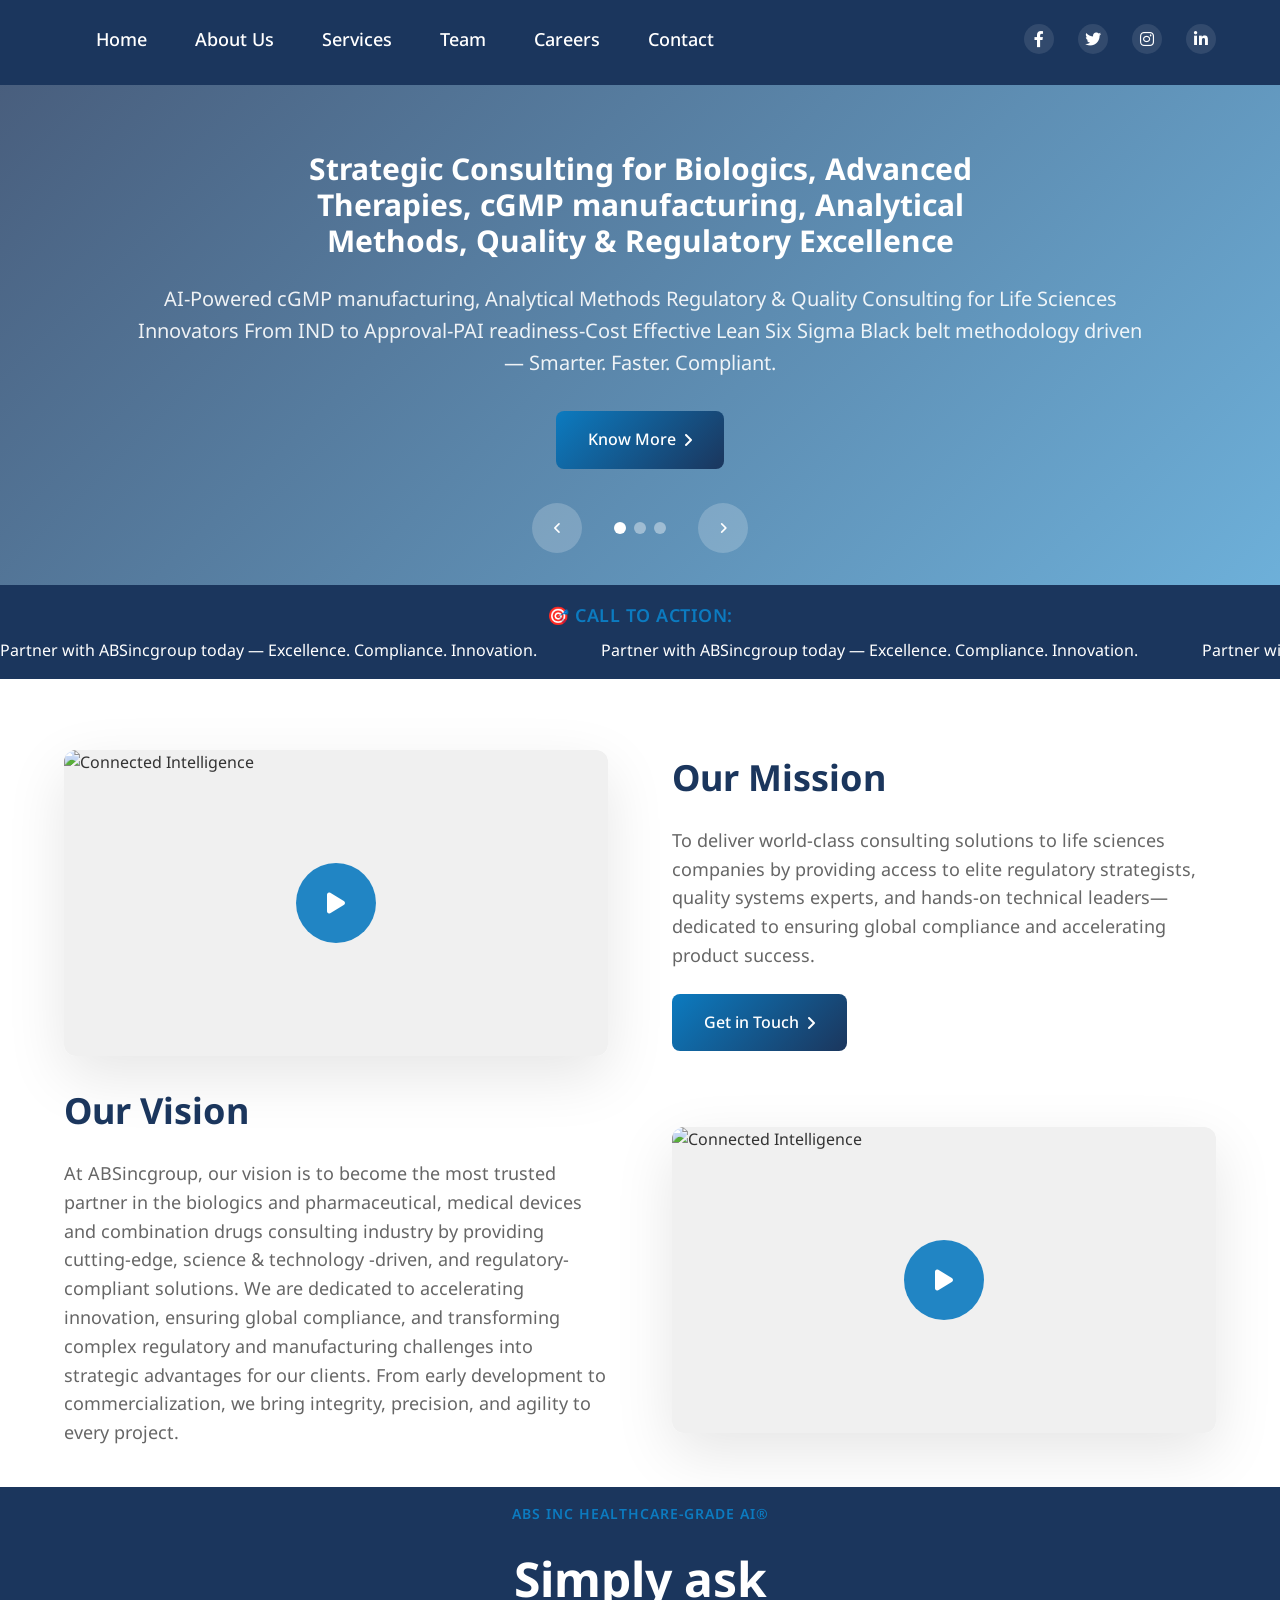
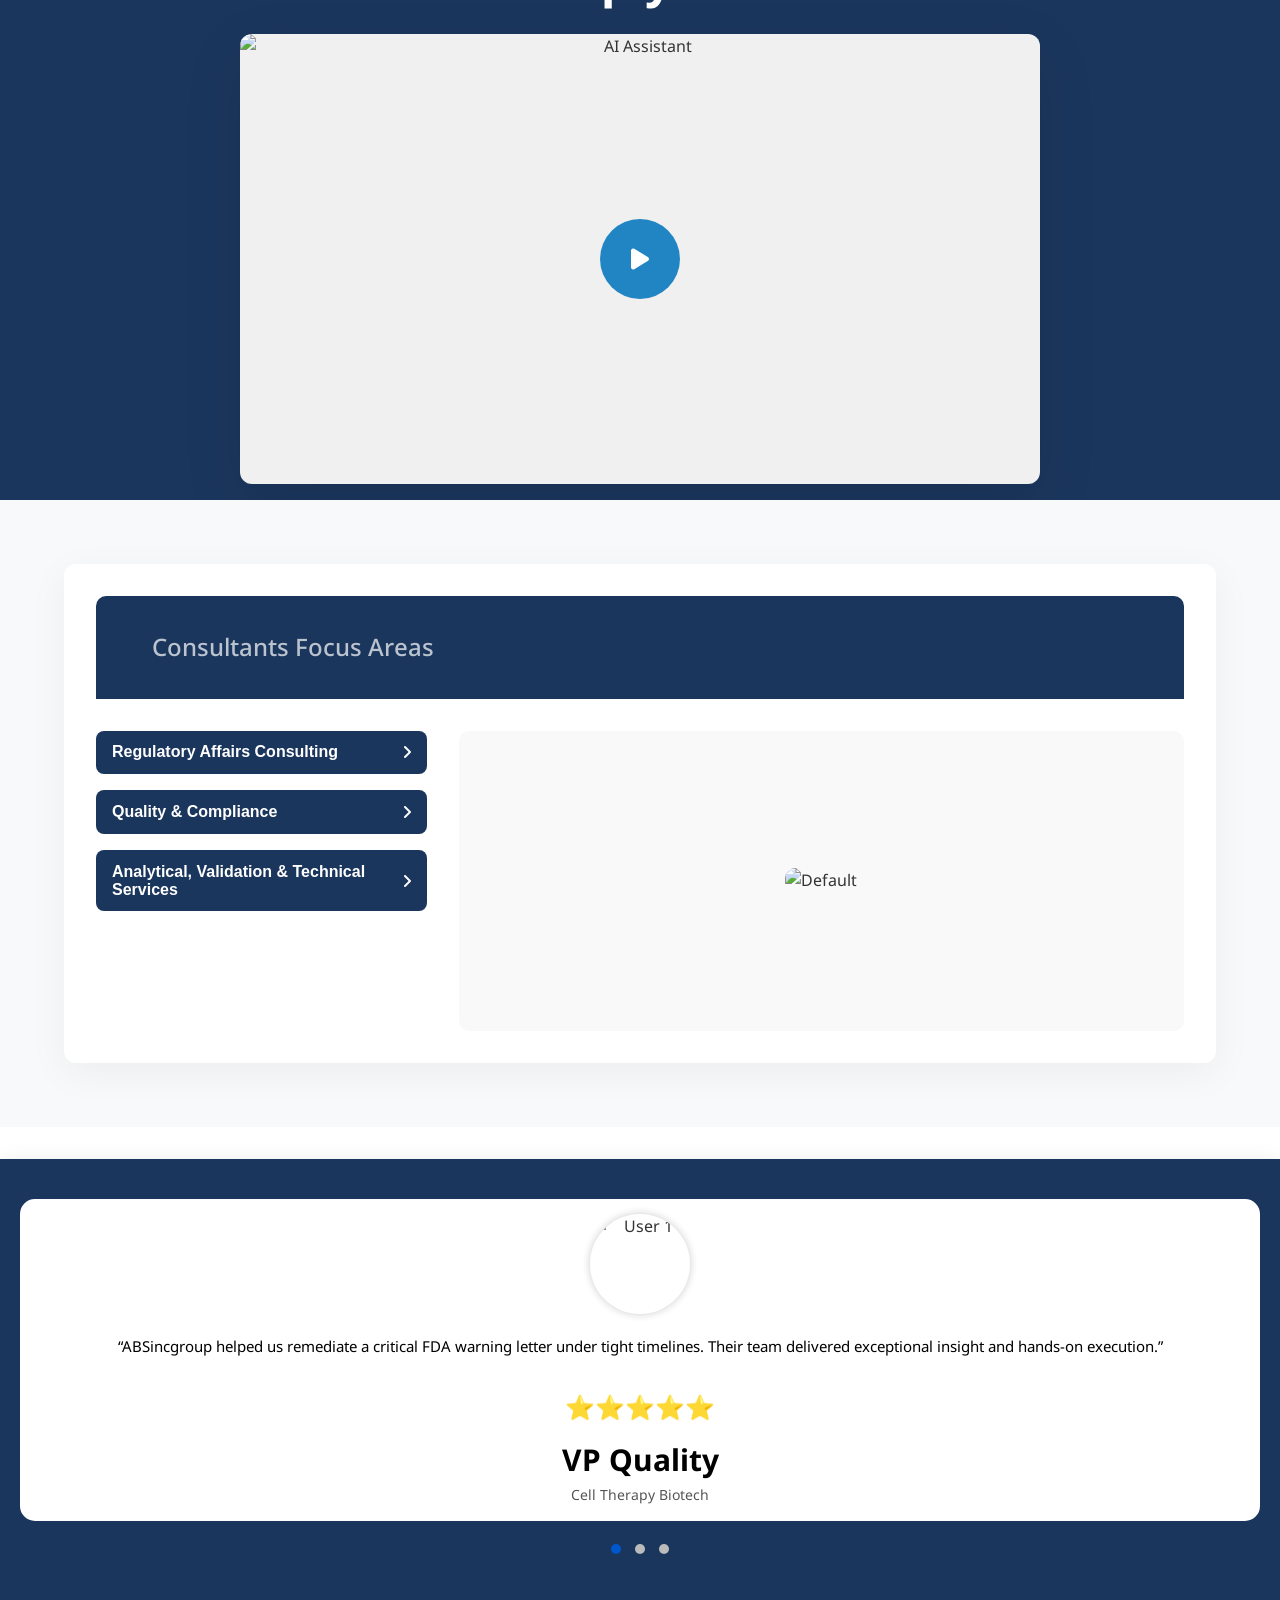
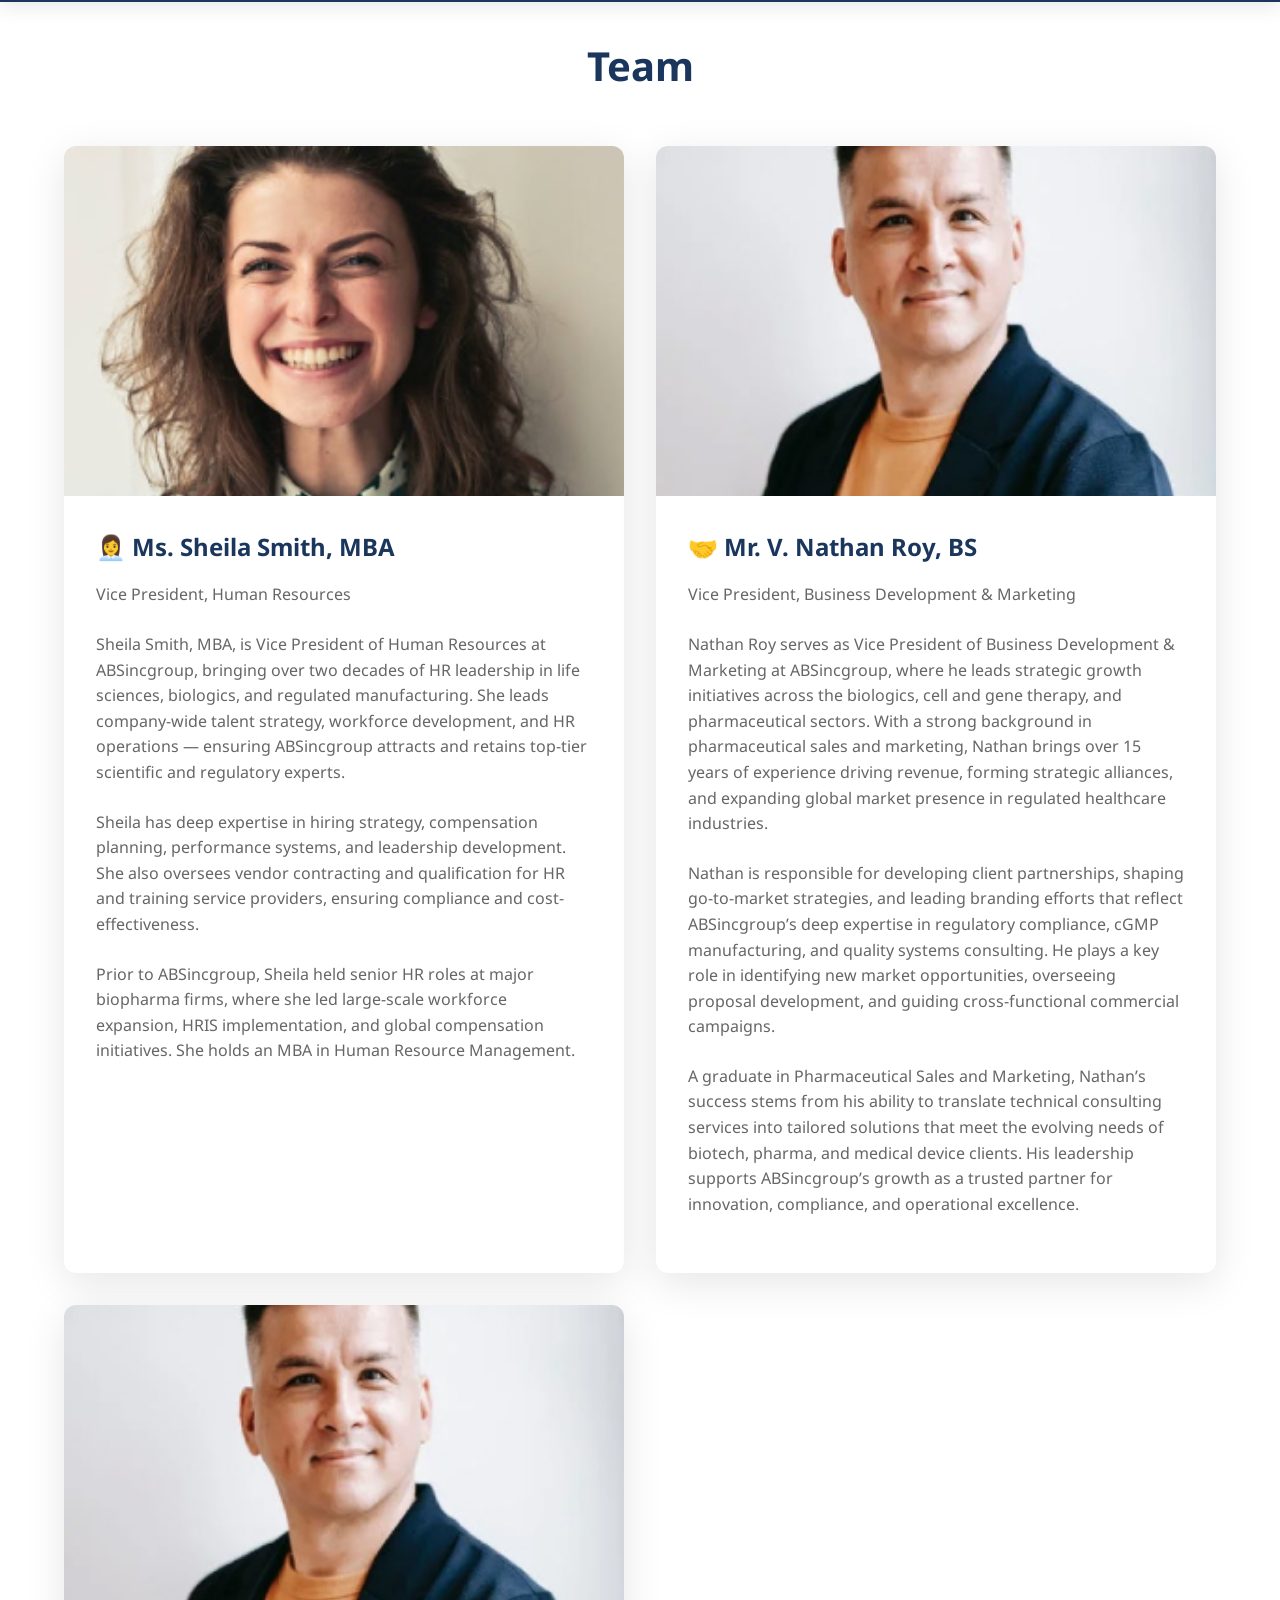
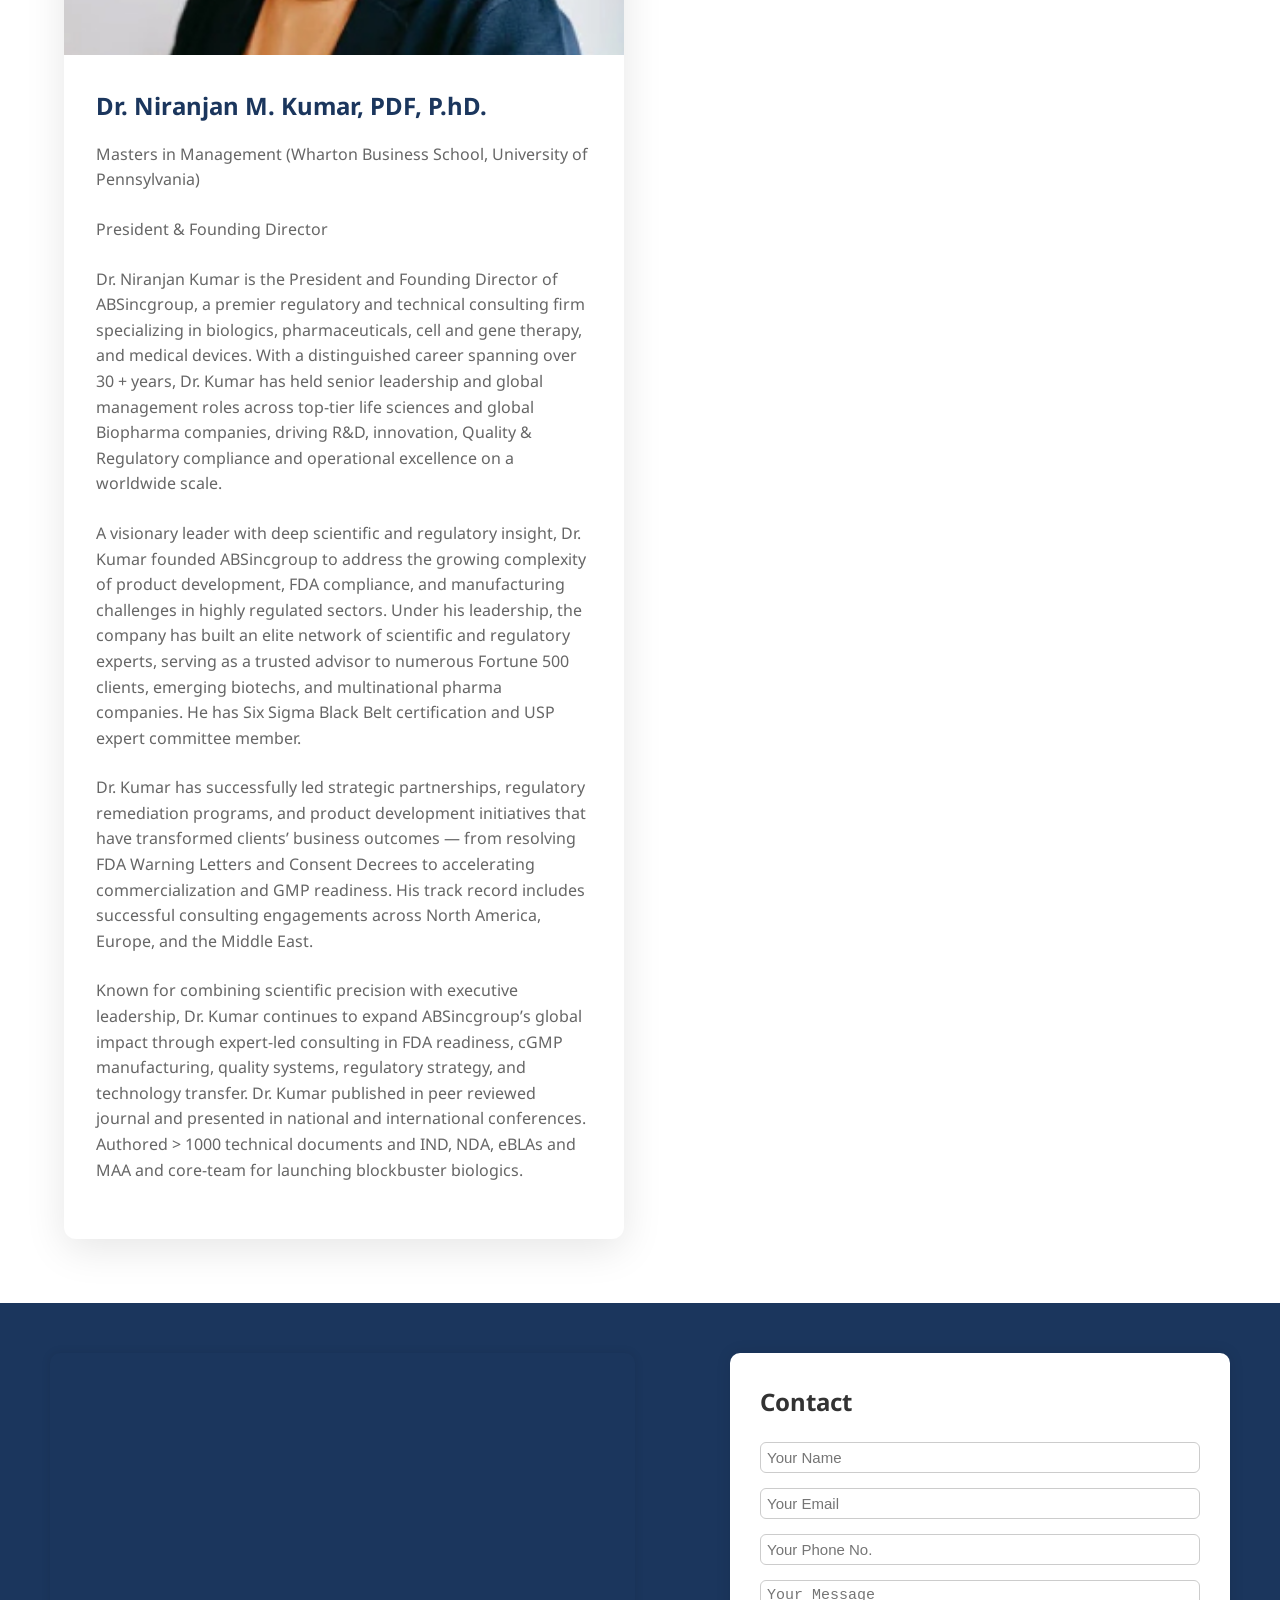
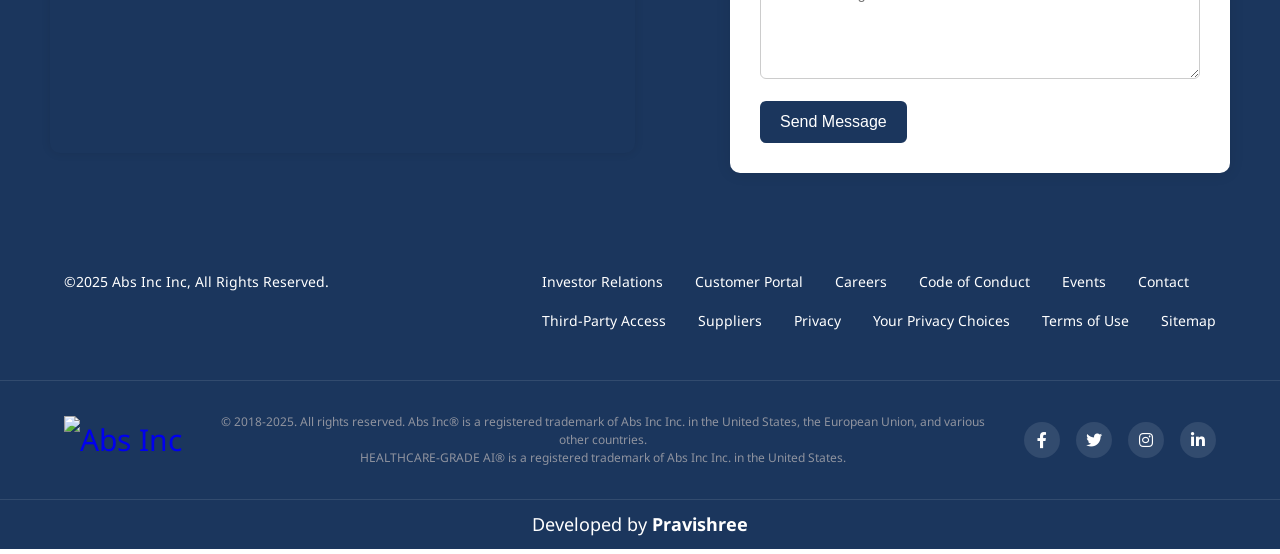
==== commit 73136371: "yathe12" ====
--- a/index.html
+++ b/index.html
@@ -32,7 +32,7 @@
                 <div class="container">
                     <div class="logo">
                         <a href="/">
-                            <img src="./assets/images/logo.png" alt="">
+                            <img src="./assets/images/Absinc-logo-white.svg" alt="">
                         </a>
                     </div>
 
@@ -46,8 +46,7 @@
                                 <a href="./index.html" class="nav-link">Home</a>
                             </li>
                             <li class="nav-item dropdown">
-                                <a href="./pages/about.html" class="nav-link">About</a>
-
+                                <a href="./pages/about.html" class="nav-link">About Us</a>
                             </li>
                             <li class="nav-item dropdown">
                                 <a href="./pages/service.html" class="nav-link">Services</a>
@@ -161,13 +160,16 @@
             <h5 class="ticker-title">🎯 Call to Action:</h5>
             <div class="ticker-content" id="news-ticker">
                 <div class="ticker-item">
-                    <a href="./pages/career.html">Partner with ABSincgroup today — Excellence. Compliance. Innovation.</a>
+                    <a href="./pages/career.html">Partner with ABSincgroup today — Excellence. Compliance.
+                        Innovation.</a>
                 </div>
                 <div class="ticker-item">
-                    <a href="./pages/career.html">Partner with ABSincgroup today — Excellence. Compliance. Innovation.</a>
+                    <a href="./pages/career.html">Partner with ABSincgroup today — Excellence. Compliance.
+                        Innovation.</a>
                 </div>
                 <div class="ticker-item">
-                    <a href="./pages/career.html">Partner with ABSincgroup today — Excellence. Compliance. Innovation.</a>
+                    <a href="./pages/career.html">Partner with ABSincgroup today — Excellence. Compliance.
+                        Innovation.</a>
                 </div>
                 <!-- <div class="ticker-item">
                     <a href="#">America's Greatness in the Biopharmaceutical Sector</a>
@@ -220,7 +222,12 @@
 
                     <div class="content-right">
                         <h3>Our Vision</h3>
-                        <p>At ABSincgroup, our vision is to become the most trusted partner in the biologics and pharmaceutical, medical devices and combination drugs consulting industry by providing cutting-edge, science & technology -driven, and regulatory-compliant solutions. We are dedicated to accelerating innovation, ensuring global compliance, and transforming complex regulatory and manufacturing challenges into strategic advantages for our clients. From early development to commercialization, 
+                        <p>At ABSincgroup, our vision is to become the most trusted partner in the biologics and
+                            pharmaceutical, medical devices and combination drugs consulting industry by providing
+                            cutting-edge, science & technology -driven, and regulatory-compliant solutions. We are
+                            dedicated to accelerating innovation, ensuring global compliance, and transforming complex
+                            regulatory and manufacturing challenges into strategic advantages for our clients. From
+                            early development to commercialization,
                             we bring integrity, precision, and agility to every project.</p>
                     </div>
                     <div class="content-left">
@@ -279,7 +286,8 @@
                             <div class="mobile-content" id="content2"></div>
 
                             <button class="toggle-btn" data-target="content3">
-                                Analytical, Validation & Technical Services <i class="fa-solid fa-angle-right arrow-icon"></i>
+                                Analytical, Validation & Technical Services <i
+                                    class="fa-solid fa-angle-right arrow-icon"></i>
                             </button>
                             <div class="mobile-content" id="content3"></div>
                         </div>
@@ -298,7 +306,8 @@
             <div class="carousel">
                 <div class="testimonial active">
                     <img src="https://i.pravatar.cc/100?img=1" alt="User 1">
-                    <p>“ABSincgroup helped us remediate a critical FDA warning letter under tight timelines. Their team delivered exceptional insight and hands-on execution.”</p>
+                    <p>“ABSincgroup helped us remediate a critical FDA warning letter under tight timelines. Their team
+                        delivered exceptional insight and hands-on execution.”</p>
                     <div class="quote">⭐⭐⭐⭐⭐</div>
                     <div class="name">VP Quality</div>
                     <div class="role">Cell Therapy Biotech</div>
@@ -306,7 +315,8 @@
 
                 <div class="testimonial">
                     <img src="https://i.pravatar.cc/100?img=2" alt="User 2">
-                    <p>“Their biologics manufacturing experts streamlined our tech transfer and reduced our batch failure rate significantly. Highly professional and knowledgeable.”</p>
+                    <p>“Their biologics manufacturing experts streamlined our tech transfer and reduced our batch
+                        failure rate significantly. Highly professional and knowledgeable.”</p>
                     <div class="quote">⭐⭐⭐⭐⭐</div>
                     <div class="name">Head of Operations</div>
                     <div class="role">Vaccines Developer </div>
@@ -314,18 +324,25 @@
 
                 <div class="testimonial">
                     <img src="https://i.pravatar.cc/100?img=3" alt="User 3">
-                    <p>“We relied on ABSincgroup for our monoclonal antibody facility qualification and regulatory support. Their validation and QA consultants were top-tier.”</p>
+                    <p>“We relied on ABSincgroup for our monoclonal antibody facility qualification and regulatory
+                        support. Their validation and QA consultants were top-tier.”</p>
                     <div class="quote">⭐⭐⭐⭐⭐</div>
                     <div class="name">Director of CMC</div>
                     <div class="role">Global Pharma</div>
                 </div>
 
                 <!-- Dots -->
-                <div class="dots">
+                <!-- <div class="dots">
                     <span class="dot active" onclick="goToSlide(0)"></span>
                     <span class="dot" onclick="goToSlide(1)"></span>
                     <span class="dot" onclick="goToSlide(2)"></span>
-                </div>
+                </div> -->
+                <div class="dots">
+                    <span class="testimonial-dot"></span>
+                    <span class="testimonial-dot"></span>
+                    <span class="testimonial-dot"></span>
+                </div>
+
             </div>
         </section>
 
@@ -344,9 +361,16 @@
                         <div class="card-content">
                             <h3>👩‍💼 Ms. Sheila Smith, MBA</h3>
                             <p>Vice President, Human Resources</p>
-                            <p>Sheila Smith, MBA, is Vice President of Human Resources at ABSincgroup, bringing over two decades of HR leadership in life sciences, biologics, and regulated manufacturing. She leads company-wide talent strategy, workforce development, and HR operations — ensuring ABSincgroup attracts and retains top-tier scientific and regulatory experts.</p>
-                            <p>Sheila has deep expertise in hiring strategy, compensation planning, performance systems, and leadership development. She also oversees vendor contracting and qualification for HR and training service providers, ensuring compliance and cost-effectiveness.</p>
-                            <p>Prior to ABSincgroup, Sheila held senior HR roles at major biopharma firms, where she led large-scale workforce expansion, HRIS implementation, and global compensation initiatives. She holds an MBA in Human Resource Management.</p>
+                            <p>Sheila Smith, MBA, is Vice President of Human Resources at ABSincgroup, bringing over two
+                                decades of HR leadership in life sciences, biologics, and regulated manufacturing. She
+                                leads company-wide talent strategy, workforce development, and HR operations — ensuring
+                                ABSincgroup attracts and retains top-tier scientific and regulatory experts.</p>
+                            <p>Sheila has deep expertise in hiring strategy, compensation planning, performance systems,
+                                and leadership development. She also oversees vendor contracting and qualification for
+                                HR and training service providers, ensuring compliance and cost-effectiveness.</p>
+                            <p>Prior to ABSincgroup, Sheila held senior HR roles at major biopharma firms, where she led
+                                large-scale workforce expansion, HRIS implementation, and global compensation
+                                initiatives. She holds an MBA in Human Resource Management.</p>
                         </div>
                     </div>
 
@@ -358,9 +382,21 @@
                         <div class="card-content">
                             <h3>🤝 Mr. V. Nathan Roy, BS</h3>
                             <p>Vice President, Business Development & Marketing</p>
-                            <p>Nathan Roy serves as Vice President of Business Development & Marketing at ABSincgroup, where he leads strategic growth initiatives across the biologics, cell and gene therapy, and pharmaceutical sectors. With a strong background in pharmaceutical sales and marketing, Nathan brings over 15 years of experience driving revenue, forming strategic alliances, and expanding global market presence in regulated healthcare industries.</p>
-                            <p>Nathan is responsible for developing client partnerships, shaping go-to-market strategies, and leading branding efforts that reflect ABSincgroup’s deep expertise in regulatory compliance, cGMP manufacturing, and quality systems consulting. He plays a key role in identifying new market opportunities, overseeing proposal development, and guiding cross-functional commercial campaigns.</p>
-                            <p>A graduate in Pharmaceutical Sales and Marketing, Nathan’s success stems from his ability to translate technical consulting services into tailored solutions that meet the evolving needs of biotech, pharma, and medical device clients. His leadership supports ABSincgroup’s growth as a trusted partner for innovation, compliance, and operational excellence.</p>
+                            <p>Nathan Roy serves as Vice President of Business Development & Marketing at ABSincgroup,
+                                where he leads strategic growth initiatives across the biologics, cell and gene therapy,
+                                and pharmaceutical sectors. With a strong background in pharmaceutical sales and
+                                marketing, Nathan brings over 15 years of experience driving revenue, forming strategic
+                                alliances, and expanding global market presence in regulated healthcare industries.</p>
+                            <p>Nathan is responsible for developing client partnerships, shaping go-to-market
+                                strategies, and leading branding efforts that reflect ABSincgroup’s deep expertise in
+                                regulatory compliance, cGMP manufacturing, and quality systems consulting. He plays a
+                                key role in identifying new market opportunities, overseeing proposal development, and
+                                guiding cross-functional commercial campaigns.</p>
+                            <p>A graduate in Pharmaceutical Sales and Marketing, Nathan’s success stems from his ability
+                                to translate technical consulting services into tailored solutions that meet the
+                                evolving needs of biotech, pharma, and medical device clients. His leadership supports
+                                ABSincgroup’s growth as a trusted partner for innovation, compliance, and
+                                operational excellence.</p>
                         </div>
                     </div>
 
@@ -373,10 +409,30 @@
                             <h3>Dr. Niranjan M. Kumar, PDF, P.hD.</h3>
                             <p>Masters in Management (Wharton Business School, University of Pennsylvania)</p>
                             <p>President & Founding Director</p>
-                            <p>Dr. Niranjan Kumar is the President and Founding Director of ABSincgroup, a premier regulatory and technical consulting firm specializing in biologics, pharmaceuticals, cell and gene therapy, and medical devices. With a distinguished career spanning over 30 + years, Dr. Kumar has held senior leadership and global management roles across top-tier life sciences and global Biopharma companies, driving R&D, innovation, Quality & Regulatory compliance and operational excellence on a worldwide scale.</p>
-                            <p>A visionary leader with deep scientific and regulatory insight, Dr. Kumar founded ABSincgroup to address the growing complexity of product development, FDA compliance, and manufacturing challenges in highly regulated sectors. Under his leadership, the company has built an elite network of scientific and regulatory experts, serving as a trusted advisor to numerous Fortune 500 clients, emerging biotechs, and multinational pharma companies. He has Six Sigma Black Belt certification and USP expert committee member. </p>
-                            <p>Dr. Kumar has successfully led strategic partnerships, regulatory remediation programs, and product development initiatives that have transformed clients’ business outcomes — from resolving FDA Warning Letters and Consent Decrees to accelerating commercialization and GMP readiness. His track record includes successful consulting engagements across North America, Europe, and the Middle East.</p>
-                            <p>Known for combining scientific precision with executive leadership, Dr. Kumar continues to expand ABSincgroup’s global impact through expert-led consulting in FDA readiness, cGMP manufacturing, quality systems, regulatory strategy, and technology transfer. Dr. Kumar published in peer reviewed journal and presented in national and international conferences. Authored > 1000 technical documents and IND, NDA, eBLAs and MAA and core-team for launching blockbuster biologics.</p>
+                            <p>Dr. Niranjan Kumar is the President and Founding Director of ABSincgroup, a premier
+                                regulatory and technical consulting firm specializing in biologics, pharmaceuticals,
+                                cell and gene therapy, and medical devices. With a distinguished career spanning over 30
+                                + years, Dr. Kumar has held senior leadership and global management roles across
+                                top-tier life sciences and global Biopharma companies, driving R&D, innovation, Quality
+                                & Regulatory compliance and operational excellence on a worldwide scale.</p>
+                            <p>A visionary leader with deep scientific and regulatory insight, Dr. Kumar founded
+                                ABSincgroup to address the growing complexity of product development, FDA compliance,
+                                and manufacturing challenges in highly regulated sectors. Under his leadership, the
+                                company has built an elite network of scientific and regulatory experts, serving as a
+                                trusted advisor to numerous Fortune 500 clients, emerging biotechs, and multinational
+                                pharma companies. He has Six Sigma Black Belt certification and USP expert committee
+                                member. </p>
+                            <p>Dr. Kumar has successfully led strategic partnerships, regulatory remediation programs,
+                                and product development initiatives that have transformed clients’ business outcomes —
+                                from resolving FDA Warning Letters and Consent Decrees to accelerating commercialization
+                                and GMP readiness. His track record includes successful consulting engagements across
+                                North America, Europe, and the Middle East.</p>
+                            <p>Known for combining scientific precision with executive leadership, Dr. Kumar continues
+                                to expand ABSincgroup’s global impact through expert-led consulting in FDA readiness,
+                                cGMP manufacturing, quality systems, regulatory strategy, and technology transfer. Dr.
+                                Kumar published in peer reviewed journal and presented in national and international
+                                conferences. Authored > 1000 technical documents and IND, NDA, eBLAs and MAA and
+                                core-team for launching blockbuster biologics.</p>
                         </div>
                     </div>
 
@@ -489,9 +545,11 @@
                     </div>
                 </div>
             </div>
-            
+
             <div class="final-copyright">
-                <a href="https://pravishree.com/" target="_blank"><p>Developed by <b>Pravishree</b></p></a>
+                <a href="https://pravishree.com/" target="_blank">
+                    <p>Developed by <b>Pravishree</b></p>
+                </a>
             </div>
 
         </footer>
@@ -502,9 +560,10 @@
         </button>
     </div>
 
-    </script>
-        <script src="./js/main.js">
-    </script>
+    <!-- <script src="./js/main.js"></script> -->
+
+    <script src="./js/script.js"></script>
+
 
 </body>
 
--- a/css/style.css
+++ b/css/style.css
@@ -407,7 +407,6 @@
         width: 85%;
     }
 }
-
 /*********** Hero Section Ends *************/
 
 /*********** News Ticker Section Starts *************/
@@ -878,7 +877,7 @@
     margin-top: 15px;
 }
 
-.testimonial-section .dot {
+.testimonial-section .testimonial-dot {
     height: 10px;
     width: 10px;
     margin: 0 5px;
@@ -888,7 +887,7 @@
     cursor: pointer;
 }
 
-.testimonial-section .dot.active {
+.testimonial-section .testimonial-dot.active {
     background-color: #0056cc;
 }
 /*********** Testimonials Section Ends *************/
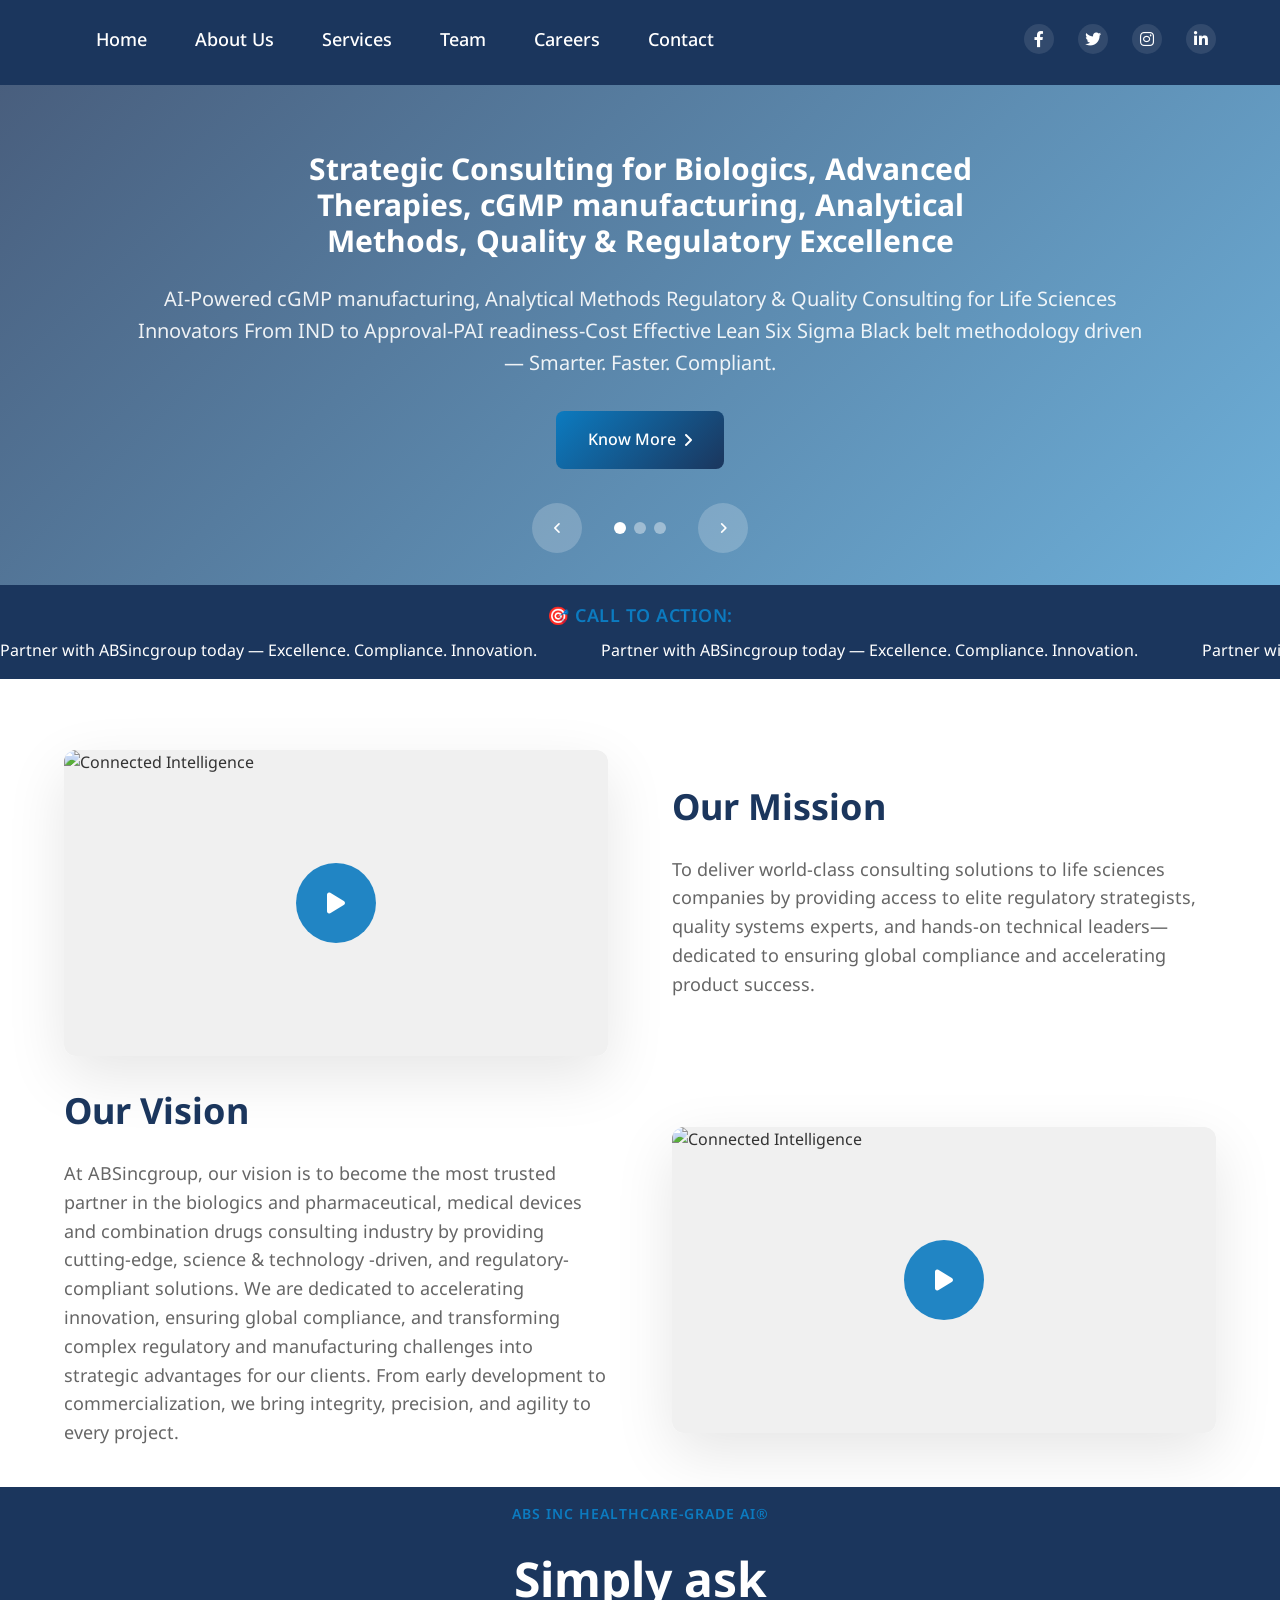
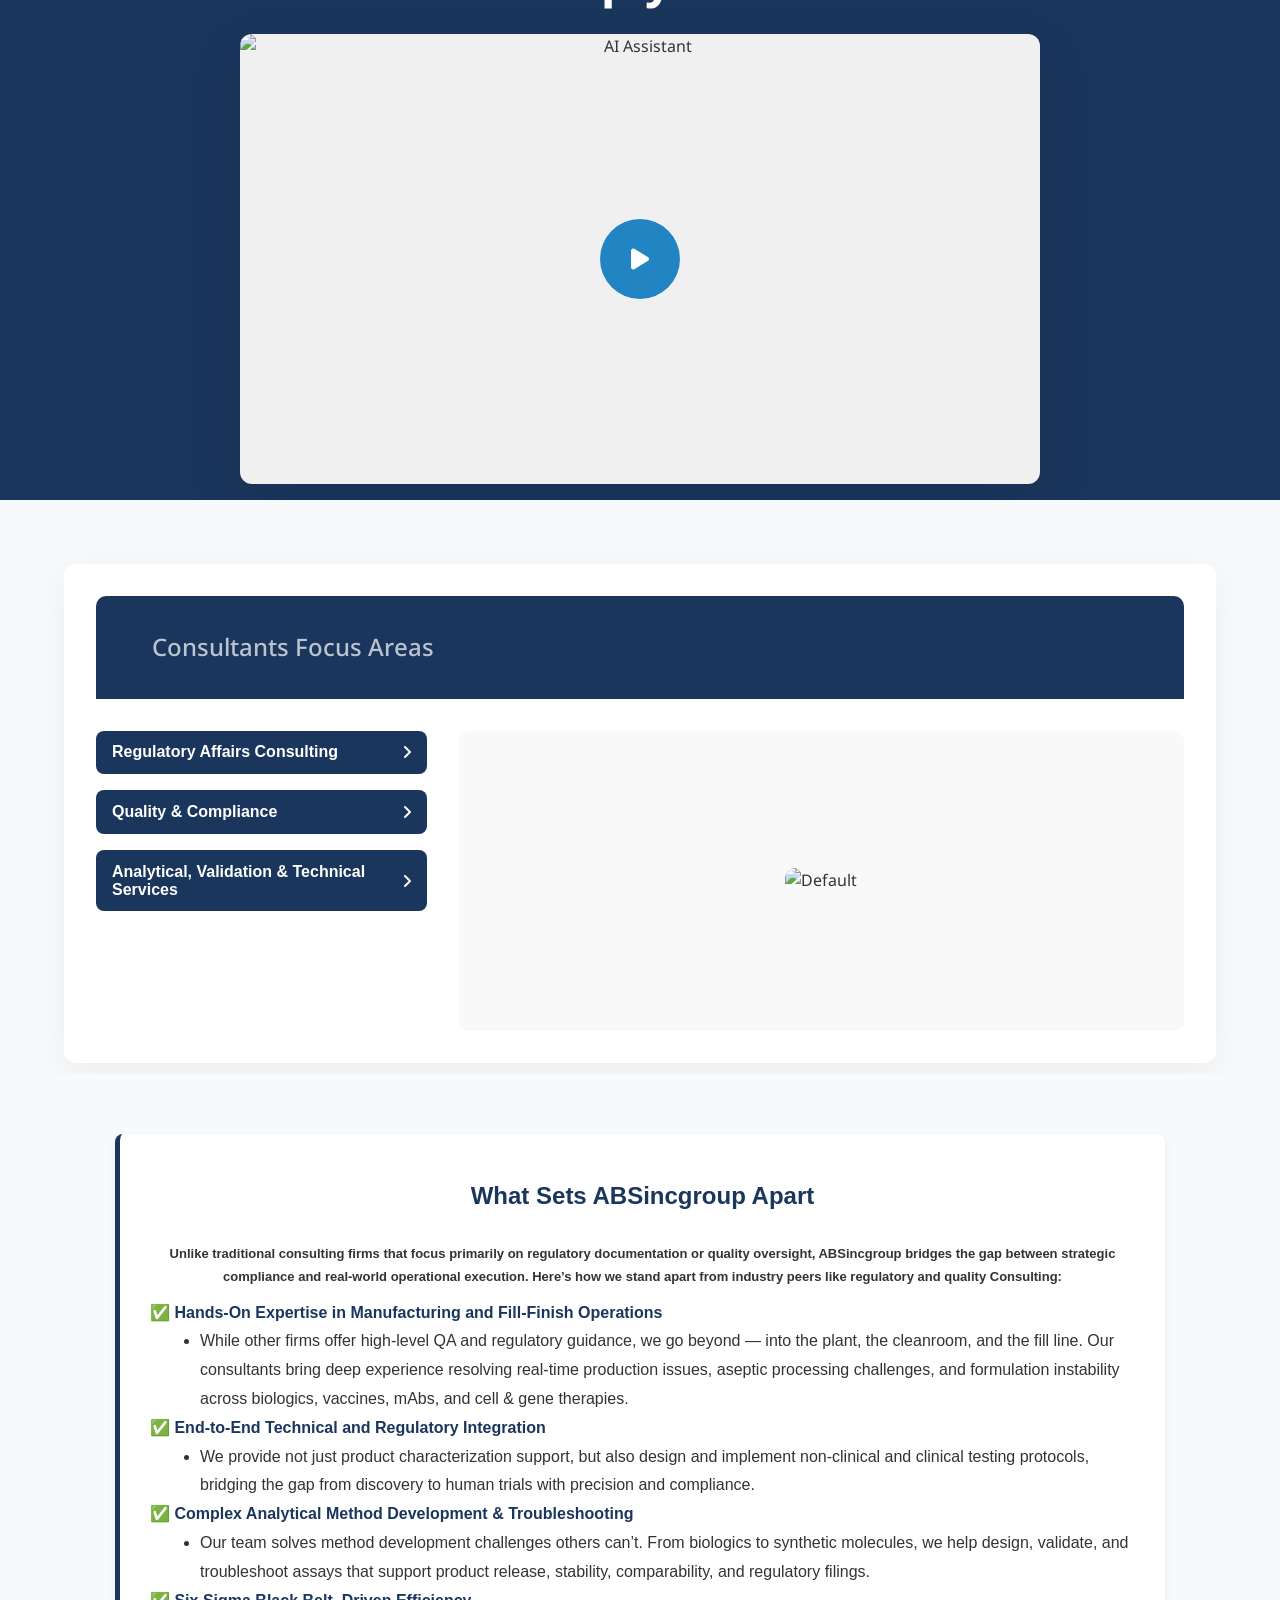
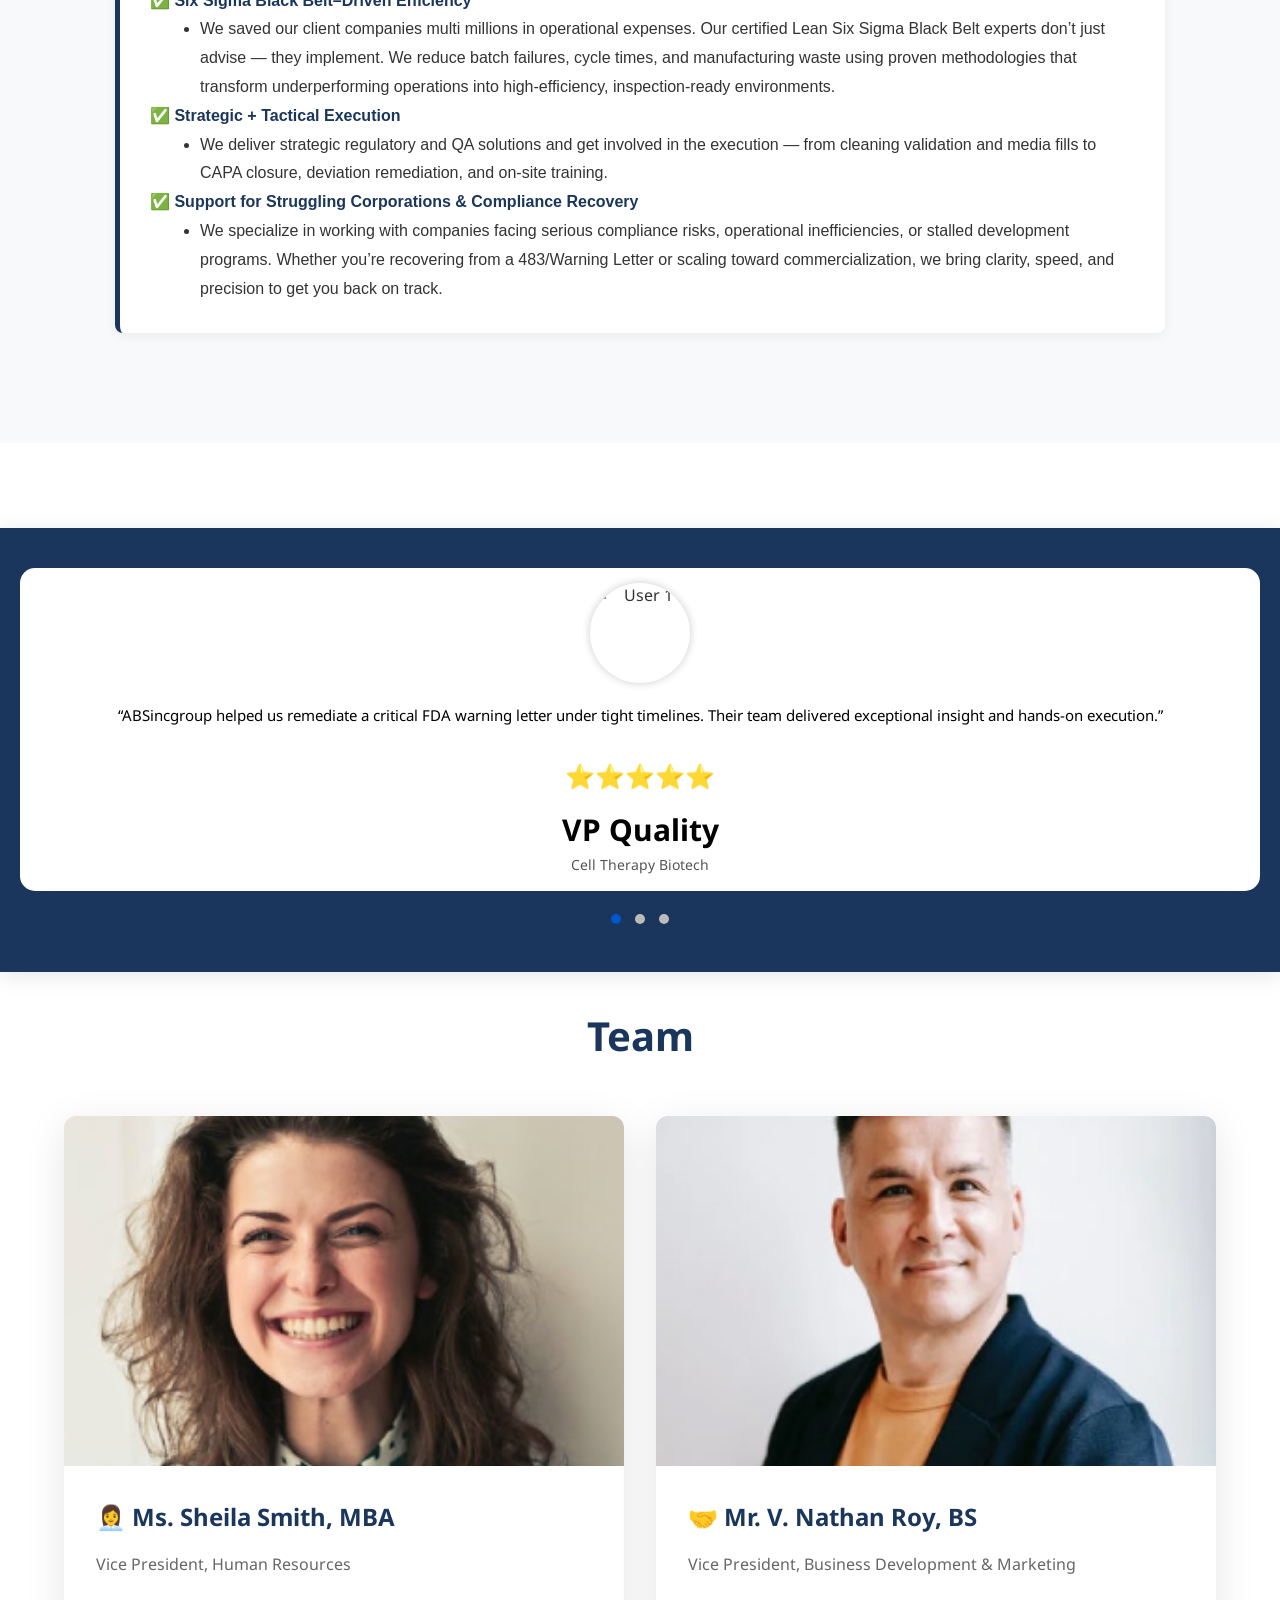
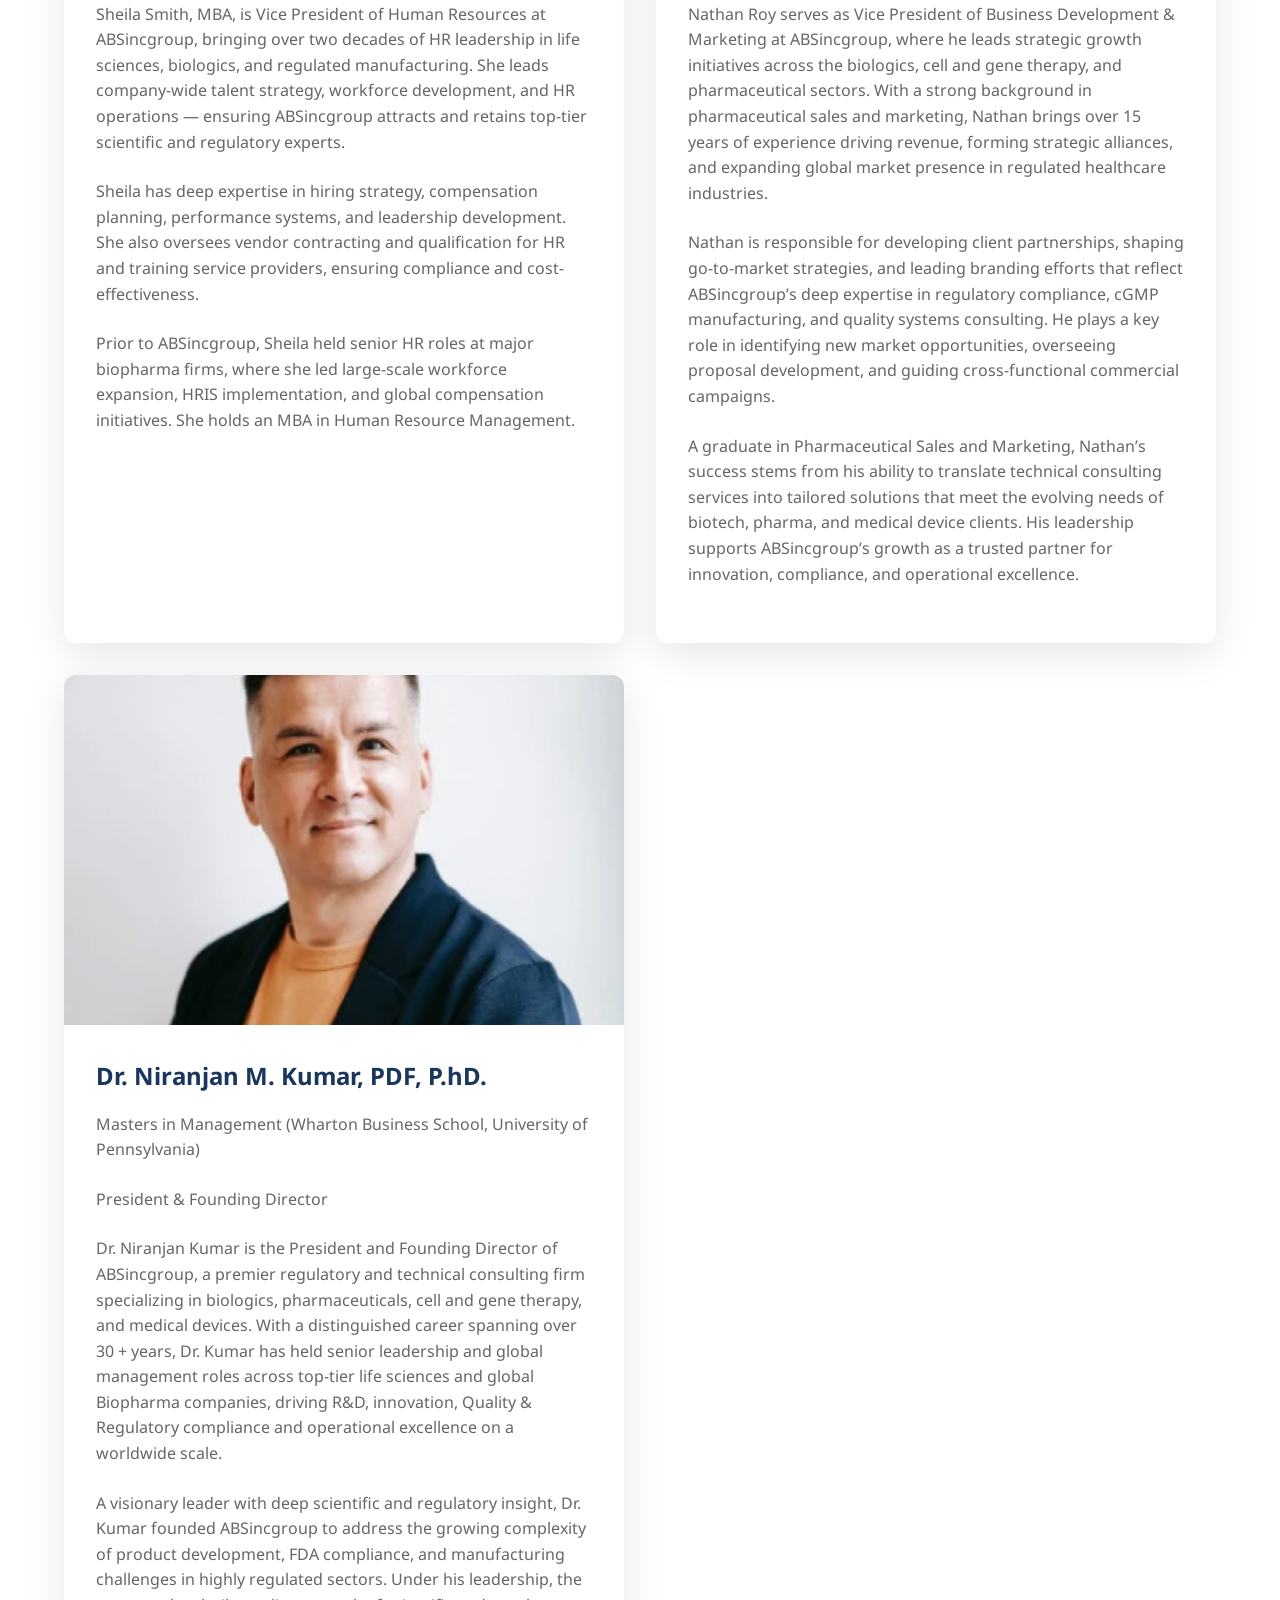
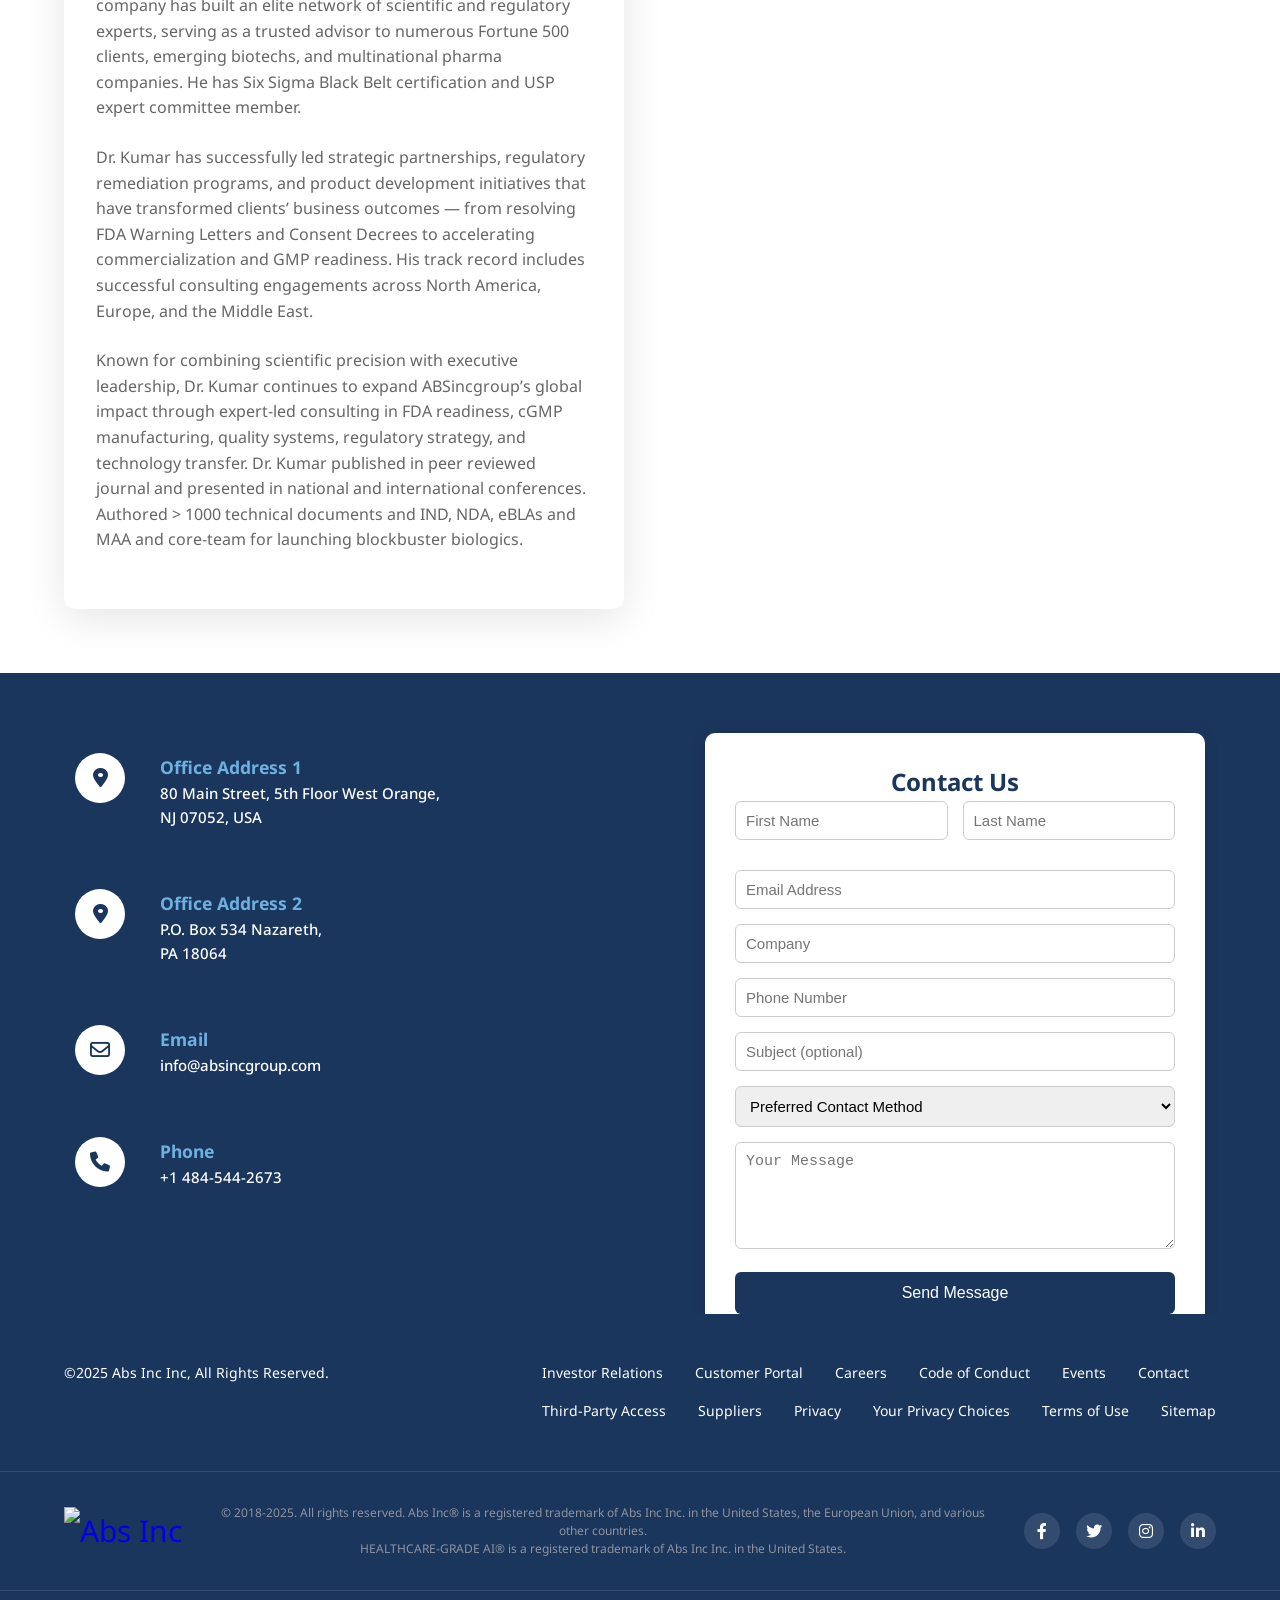
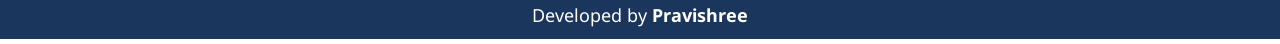
==== commit 44272af9: "yathe13" ====
--- a/index.html
+++ b/index.html
@@ -10,13 +10,16 @@
 
     <!-- Website Title -->
     <title>Powering Healthcare with Connected Intelligence - Abs Inc</title>
-    <meta name="description" content="Solutions to help life sciences organizations drive healthcare forward and get the right treatments to patients, faster.">
+    <meta name="description"
+        content="Solutions to help life sciences organizations drive healthcare forward and get the right treatments to patients, faster.">
 
     <!-- Custom CSS Link -->
     <link rel="stylesheet" href="./css/style.css">
+    <link rel="stylesheet" href="./css/career.css">
 
     <!-- Google Fonts -->
-    <link rel="stylesheet" href="https://fonts.googleapis.com/css2?family=Noto+Sans:wght@100;200;300;400;500;700;800;900&display=swap">
+    <link rel="stylesheet"
+        href="https://fonts.googleapis.com/css2?family=Noto+Sans:wght@100;200;300;400;500;700;800;900&display=swap">
 
     <!-- Font Awesome CDN -->
     <link rel="stylesheet" href="https://cdnjs.cloudflare.com/ajax/libs/font-awesome/6.0.0/css/all.min.css">
@@ -208,10 +211,6 @@
                             elite regulatory strategists, quality systems experts, and hands-on technical
                             leaders—dedicated to ensuring global compliance and accelerating product success.</p>
                         <!-- <p>With our unique consortium model, we connect you with seasoned professionals, actionable insights, and advanced solutions tailored to your needs. By integrating deep industry knowledge with the latest in compliance, quality systems, analytics, and technology, we help you overcome obstacles and unlock new opportunities for growth and success.</p> -->
-                        <a href="#" class="cta-btn">
-                            <span class="tile" href="./pages/contact.html">Get in Touch</span>
-                            <i class="fa-solid fa-angle-right"></i>
-                        </a>
                     </div>
                 </div>
             </div>
@@ -263,7 +262,7 @@
                 </div>
             </div>
         </section>
-
+ 
         <!-- Solutions Tab Section -->
         <section id="explore-solutions" class="solutions-tab-section">
             <div class="container">
@@ -298,6 +297,44 @@
                         </div>
                     </div>
                 </div>
+            </div>
+        </section>
+
+        <!-- What Sets Apart section -->
+        <section class="why-join-us-section consulting-section">
+            <div class="content-block">
+                <h2>What Sets ABSincgroup Apart</h2>
+                <h6>Unlike traditional consulting firms that focus primarily on regulatory documentation or quality oversight, ABSincgroup bridges the gap between strategic compliance and real-world operational execution. 
+                    Here’s how we stand apart from industry peers like regulatory and quality Consulting:</h6>
+                <h4>✅ Hands-On Expertise in Manufacturing and Fill-Finish Operations</h4>
+                <ol style="list-style: disc; padding-left: 50px">
+                    <li>While other firms offer high-level QA and regulatory guidance, we go beyond — into the plant, the cleanroom, and the fill line. Our consultants bring deep experience resolving real-time production issues, aseptic processing challenges, and formulation instability across biologics, vaccines, mAbs, and cell & gene therapies.</li>
+                </ol>
+
+                <h4>✅ End-to-End Technical and Regulatory Integration</h4>
+                <ol style="list-style: disc; padding-left: 50px;">
+                    <li>We provide not just product characterization support, but also design and implement non-clinical and clinical testing protocols, bridging the gap from discovery to human trials with precision and compliance.</li>
+                </ol>
+
+                <h4>✅ Complex Analytical Method Development & Troubleshooting</h4>
+                <ol style="list-style: disc; padding-left: 50px;">
+                    <li>Our team solves method development challenges others can’t. From biologics to synthetic molecules, we help design, validate, and troubleshoot assays that support product release, stability, comparability, and regulatory filings.</li>
+                </ol>
+
+                <h4>✅ Six Sigma Black Belt–Driven Efficiency</h4>
+                <ol style="list-style: disc; padding-left: 50px;">
+                    <li>We saved our client companies multi millions in operational expenses. Our certified Lean Six Sigma Black Belt experts don’t just advise — they implement. We reduce batch failures, cycle times, and manufacturing waste using proven methodologies that transform underperforming operations into high-efficiency, inspection-ready environments.</li>
+                </ol>
+
+                <h4>✅ Strategic + Tactical Execution</h4>
+                <ol style="list-style-type: disc; padding-left: 50px;">
+                    <li>We deliver strategic regulatory and QA solutions and get involved in the execution — from cleaning validation and media fills to CAPA closure, deviation remediation, and on-site training.</li>
+                </ol>
+
+                <h4>✅ Support for Struggling Corporations & Compliance Recovery</h4>
+                <ol style="list-style-type: disc; padding-left: 50px;">
+                    <li>We specialize in working with companies facing serious compliance risks, operational inefficiencies, or stalled development programs. Whether you’re recovering from a 483/Warning Letter or scaling toward commercialization, we bring clarity, speed, and precision to get you back on track.</li>
+                </ol>
             </div>
         </section>
 
@@ -463,19 +500,53 @@
         <!-- Contact Section -->
         <section class="contact-section">
             <!-- Left Side - Google Map -->
-            <div class="map-container">
-                <iframe title="frame"
-                    src="https://www.google.com/maps/embed?pb=!1m18!1m12!1m3!1d3153.019445888666!2d-122.41941518467806!3d37.77492977975908!2m3!1f0!2f0!3f0!3m2!1i1024!2i768!4f13.1!3m3!1m2!1s0x808f7e2a6ebac233%3A0xb6cf697c46afbc06!2sSan%20Francisco%2C%20CA%2094103!5e0!3m2!1sen!2sus!4v1632942877512!5m2!1sen!2sus"
-                    allowfullscreen="" loading="lazy">
-                </iframe>
+            <div class="contact-info">
+                <div class="box">
+                    <div class="icon"><i class="fa-sharp fa-solid fa-location-dot"></i></div>
+                    <div class="text">
+                        <h3>Office Address 1</h3>
+                        <p>80 Main Street, 5th Floor West Orange, <br> NJ 07052, USA</p>
+                    </div>
+                </div>
+                <div class="box">
+                    <div class="icon"><i class="fa-sharp fa-solid fa-location-dot"></i></div>
+                    <div class="text">
+                        <h3>Office Address 2</h3>
+                        <p>P.O. Box 534 Nazareth, <br> PA 18064</p>
+                    </div>
+                </div>
+                <div class="box">
+                    <div class="icon"><i class="fa-regular fa-envelope"></i></div>
+                    <div class="text">
+                        <h3>Email</h3>
+                        <p>info@absincgroup.com</p>
+                    </div>
+                </div>
+                <div class="box">
+                    <div class="icon"><i class="fa-solid fa-phone"></i></div>
+                    <div class="text">
+                        <h3>Phone</h3>
+                        <p>+1 484-544-2673</p>
+                    </div>
+                </div>
             </div>
             <!-- Right Side - Contact Form -->
             <div class="form-container">
-                <h2>Contact</h2>
+                <h2>Contact Us</h2>
                 <form>
-                    <input type="text" placeholder="Your Name" required>
-                    <input type="email" placeholder="Your Email" required>
-                    <input type="phone" placeholder="Your Phone No." required>
+                    <div class="row">
+                        <input type="text" placeholder="First Name" required>
+                        <input type="text" placeholder="Last Name" required>
+                    </div>
+                    <input type="email" placeholder="Email Address" required>
+                    <input type="text" placeholder="Company" required>
+                    <input type="tel" placeholder="Phone Number" required>
+                    <input type="text" placeholder="Subject (optional)">
+                    <select required>
+                        <option value="" disabled selected>Preferred Contact Method</option>
+                        <option>Email</option>
+                        <option>Phone</option>
+                    </select>
                     <textarea rows="5" placeholder="Your Message" required></textarea>
                     <button type="submit">Send Message</button>
                 </form>
--- a/css/style.css
+++ b/css/style.css
@@ -798,13 +798,30 @@
 
   .solutions-tab-section .mobile-content {
     display: none;
-  }
+  } 
 
   .solutions-tab-section .mobile-content.active {
     display: block;
   }
 }
 /*********** Solutions Tab Section Ends *************/
+
+/*********** What Sets Apart Section Starts *************/
+.why-join-us-section h2,
+.why-join-us-section h6{
+    text-align: center;
+}
+
+.why-join-us-section h6{
+    margin: 10px;
+    font-size: 13px;
+}
+
+.why-join-us-section h4{
+    color: #1B365D;
+}
+
+/*********** What Sets Apart Section Ends *************/
 
 /*********** Testimonials Section Starts *************/
 .testimonial-section .carousel {
@@ -962,26 +979,76 @@
     top: 140px;
     display: flex;
     flex-wrap: wrap;
-    padding: 50px;
+    justify-content: center;
+    align-items: flex-start;
+    padding: 60px 40px;
     background-color: #1B365D;
     gap: 30px;
-    justify-content: center;
-}
-
-.contact-section .map-container,
+}
+
+.contact-section .contact-info,
 .contact-section .form-container {
     flex: 1 1 400px;
-    max-width: auto;
-    max-height: auto;
-}
-
-.contact-section .map-container iframe {
-    width: 90%;
-    height: 90%;
+    max-width: 600px;
+    box-sizing: border-box;
+}
+
+.contact-section .contact-info {
+    /* width: 60%;
+    height: 60%;
     min-height: 400px;
     border: none;
     border-radius: 10px;
-    box-shadow: 0 0 10px rgba(0, 0, 0, 0.1);
+    box-shadow: 0 0 10px rgba(0, 0, 0, 0.1); */
+
+    display: flex;
+    flex-direction: column;
+    background-color: #1B365D;
+    color: #fff;
+    gap: 20px;
+}
+
+.contact-section .contact-info .box{
+    display: flex;
+    align-items: flex-start;
+    gap: 15px;
+    padding: 20px 0;
+}
+
+.contact-section .contact-info .box .icon{
+    /* min-width: 60px;
+    height: 60px;
+    background: #fff;
+    display: flex;
+    justify-content: center;
+    align-items: center;
+    border-radius: 50%;
+    font-size: 22px; */
+
+    width: 50px;
+    height: 50px;
+    background: #fff;
+    color: #1B365D;
+    display: flex;
+    justify-content: center;
+    align-items: center;
+    font-size: 20px;
+    border-radius: 50%;
+}
+
+.contact-section .contact-info .box .text{
+    display: flex;
+    margin-left: 20px;
+    font-size: 15px;
+    color: #fff;
+    flex-direction: column;
+    font-weight: 500;
+}
+
+.contact-section .contact-info .box .text h3{
+    margin: 0;
+    font-weight: 700;
+    color: rgb(110, 177, 225);
 }
 
 .contact-section .form-container {
@@ -993,22 +1060,36 @@
 }
 
 .contact-section .form-container h2 {
-    margin-bottom: 20px;
-    color: #333;
+    /* margin-bottom: 20px; */
+    color: #1B365D;
+    font-size: 24px;
+    text-align: center;
 }
 
 .contact-section .form-container input,
-.contact-section .form-container textarea {
+.contact-section .form-container textarea,
+.contact-section .form-container select {
     width: 100%;
-    padding: 6px;
+    padding: 10px;
     margin-bottom: 15px;
     border: 1px solid #ccc;
     border-radius: 6px;
     font-size: 15px;
 }
 
+.contact-section .form-container .row{
+    display: flex;
+    gap: 15px;
+    margin-bottom: 15px;
+}
+
+.contact-section .form-container .row input{
+    flex: 1;
+}
+
 .contact-section .form-container button {
-    padding: 12px 20px;
+    width: 100%;
+    padding: 12px;
     background-color: #1B365D;
     color: white;
     border: none;
@@ -1031,8 +1112,13 @@
         align-items: center;
     }
 
-    .contact-section .map-container{
+    .contact-section .contact-info,
+    .contact-section .form-container{
         width: 100%;
+    }
+
+    .contact-section .form-container .row{
+        flex-direction: column;
     }
 }
 /*********** Contact Section Ends *************/
--- a/css/career.css
+++ b/css/career.css
@@ -0,0 +1,347 @@
+/* Careers section Description */
+.careers-section {
+  display: flex;
+  align-items: center;
+  position: relative;
+  top: 86px;
+  justify-content: space-between;
+  padding: 40px; 
+  gap: 100px;
+  flex-wrap: wrap; /* makes it responsive */
+}
+
+.careers-section .text-content {
+  flex: 1;
+  min-width: 280px;
+}
+
+.careers-section .head{
+  color: #1B365D;
+  padding-bottom: 10px;
+  font-size: 30px;
+}
+
+.careers-section .image-content {
+  flex: 1;
+  min-width: 280px;
+}
+
+.careers-section .image-content img {
+  width: 100%;
+  height: auto;
+  border-radius: 8px;
+}
+
+/* Hiring Roles Section */
+.hiring-section {
+  position: relative;
+  top: 86px;
+  padding: 30px 20px;
+  /* background: #fff; */
+  background: #1B365D;
+  font-family: 'Segoe UI', sans-serif;
+  display: flex;
+  flex-direction: column;
+  justify-content: center;
+  align-items: center;
+  text-align: center;
+}
+
+.hiring-section h2{
+  padding: 10px;
+  font-size: 30px;
+  /* color: #1B365D; */
+  color: #fff;
+}
+
+.hiring-section h4 {
+  font-size: 14px;
+  color: #d2d0d0;
+  max-width: 800px;
+  margin: 0 auto;
+}
+
+.hiring-section .container {
+  display: flex;
+  flex-wrap: wrap;
+  justify-content: center;  
+  gap: 30px;
+  margin-top: 40px;
+}
+
+.hiring-section .card {
+  background: transparent;
+  width: 250px;
+  height: 250px;
+  perspective: 1000px;
+  cursor: pointer;
+  flex-shrink: 0;
+}
+
+.hiring-section .card-box {
+  position: relative;
+  width: 100%;
+  height: 100%;
+  transition: transform 0.8s;
+  transform-style: preserve-3d;
+}
+
+.hiring-section .content{
+  position: absolute;
+  width: 100%;
+  height: 100%;
+  border-radius: 14px;
+  box-shadow: 0 6px 18px rgba(0, 0, 0, 0.1);
+  backface-visibility: hidden;
+  display: flex;
+  flex-direction: column;
+  align-items: center;
+  justify-content: center;
+  padding: 30px;
+  box-sizing: border-box;
+  text-align: center;
+  background-color: #fff;
+  color: #003366;
+  transition: transform 0.3s;
+}
+
+.hiring-section .content h3{
+  font-size: 20px;
+  margin-bottom: 10px;
+}
+
+.hiring-section .content p{
+  font-size: 18px;
+}
+
+@media screen and (max-width: 992px) {
+  .hiring-section .card{
+    width: 45%;
+    height: 230px;
+  }
+}
+
+@media (max-width: 768px) {
+  .hiring-section .card {
+    width: 100%;
+    max-width: 350px;
+    height: 220px;
+  }
+
+  .hiring-section h2 {
+    font-size: 1.5rem;
+  }
+
+  .hiring-section h4 {
+    font-size: 0.95rem;
+  }
+}
+
+@media screen and (max-width: 480px) {
+  .hiring-section .container{
+    gap: 20px;
+    flex-direction: column;
+    align-items: center;
+  }
+
+  .hiring-section .card{
+    width: 90%;
+    max-width: 300px;
+    height: 200px;
+  }
+}
+
+/* How to Apply section */
+.how-to-apply
+{   
+    position: relative;
+    top: 85px;
+    width: 100%;
+    padding: 60px 20px;
+    display: flex;
+    justify-content: center;
+    align-items: center;
+}
+
+.how-to-apply .steps{
+    width: 60%;
+    max-width: 900px;
+    padding: 20px;
+    text-align: center;
+}
+
+.how-to-apply h2{
+    padding: 10px;
+    font-size: 30px;
+    color: #1B365D;
+}
+
+.how-to-apply ul{
+    list-style: none;
+    padding: 10px 0;
+    width: 100%;
+}
+
+.how-to-apply li{
+    padding: 12px 20px;
+    font-size: 18px;
+    color: #333;
+}
+
+@media screen and (max-width: 768px) {
+    .how-to-apply h2{
+        font-size: 24px;
+    }
+
+    .how-to-apply .steps{
+        padding: 10px;
+    }
+
+    .how-to-apply li{
+        font-size: 16px;
+        padding: 10px 15px;
+    }
+}
+
+@media (max-width: 480px){
+    .how-to-apply h2{
+        font-size: 22px;
+    }
+
+    .how-to-apply li{
+        font-size: 15px;
+        padding: 8px 10px;
+    }
+    
+}
+
+/* Why Join Us Section */
+.why-join-us-section {
+  position: relative;
+  top: 86px;
+  padding: 30px 20px;
+  background: #fff;
+  font-family: 'Segoe UI', sans-serif;
+  display: flex;
+  flex-direction: column;
+  justify-content: center;
+  align-items: center;
+}
+
+.why-join-us-section h2{
+  padding: 10px;
+  font-size: 30px;
+  color: #1B365D;
+}
+
+.why-join-us-section .container {
+  display: flex;
+  justify-content: center;
+  flex-wrap: wrap;
+  gap: 60px;
+  margin-top: 40px;
+}
+
+.why-join-us-section .card {
+  background: transparent;
+  width: 320px;
+  height: 320px;
+  perspective: 1000px;
+  cursor: pointer;
+  flex-shrink: 0;
+}
+
+.why-join-us-section .card-box {
+  position: relative;
+  width: 100%;
+  height: 100%;
+  transition: transform 0.8s;
+  transform-style: preserve-3d;
+}
+
+.why-join-us-section .content{
+  position: absolute;
+  width: 100%;
+  height: 100%;
+  border-radius: 14px;
+  box-shadow: 0 6px 18px rgba(0, 0, 0, 0.1);
+  backface-visibility: hidden;
+  display: flex;
+  flex-direction: column;
+  align-items: center;
+  justify-content: center;
+  padding: 30px;
+  box-sizing: border-box;
+  text-align: center;
+}
+
+.why-join-us-section .content {
+  background-color: #fff;
+  color: #003366;
+}
+
+.why-join-us-section .content h3,
+.why-join-us-section .content p
+{
+  padding: 10px;
+  margin: 10px;
+}
+
+.why-join-us-section .content h3{
+  font-size: 20px;
+}
+
+.why-join-us-section .content p{
+  font-size: 18px;
+}
+
+@media screen and (max-width: 480px) {
+  .why-join-us-section .container{
+    gap: 100px;
+    flex-direction: column;
+    align-items: center;
+  }
+
+  .why-join-us-section .card{
+    width: 90%;
+    max-width: 360px;
+  }
+}
+
+/********** Consulting Division Section**********/
+.consulting-section {
+  position: relative;
+  top: 87px;
+  background-color: #f8f9fa;
+  padding: 60px 20px;
+  font-family: 'Segoe UI', Tahoma, Geneva, Verdana, sans-serif;
+  color: #333;
+  line-height: 1.8;
+}
+
+.consulting-section .content-block {
+  max-width: 1050px;
+  margin: 0 auto 50px auto;
+  padding: 30px;
+  background: #fff;
+  border-left: 5px solid #1B365D;
+  border-radius: 8px;
+  box-shadow: 0 4px 12px rgba(0, 0, 0, 0.05);
+}
+
+.consulting-section .content-block h2 {
+  color: #1B365D;
+  margin-bottom: 15px;
+  font-size: 24px;
+}
+
+.consulting-section .content-block p {
+  margin-bottom: 15px;
+  font-size: 16px;
+}
+
+/* Footer */
+.footer {
+    position: relative;
+    top: 50px;
+}
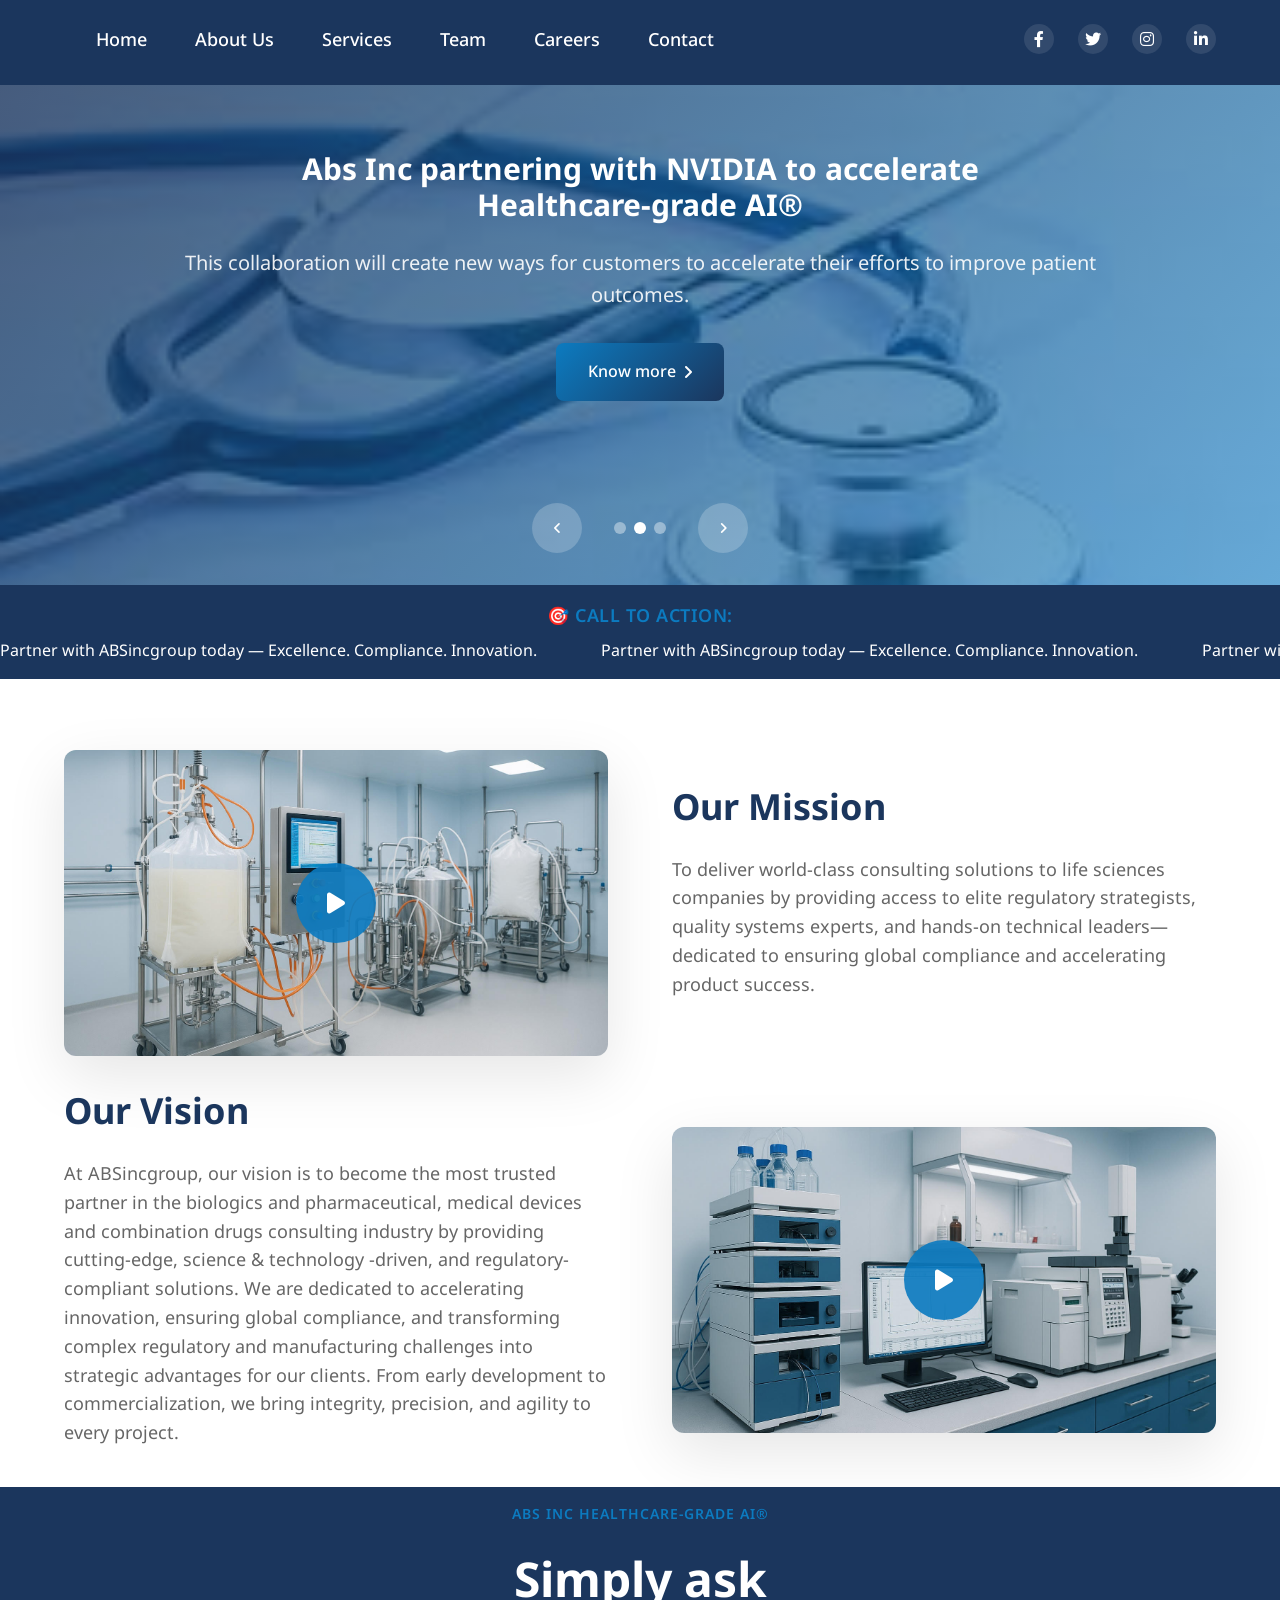
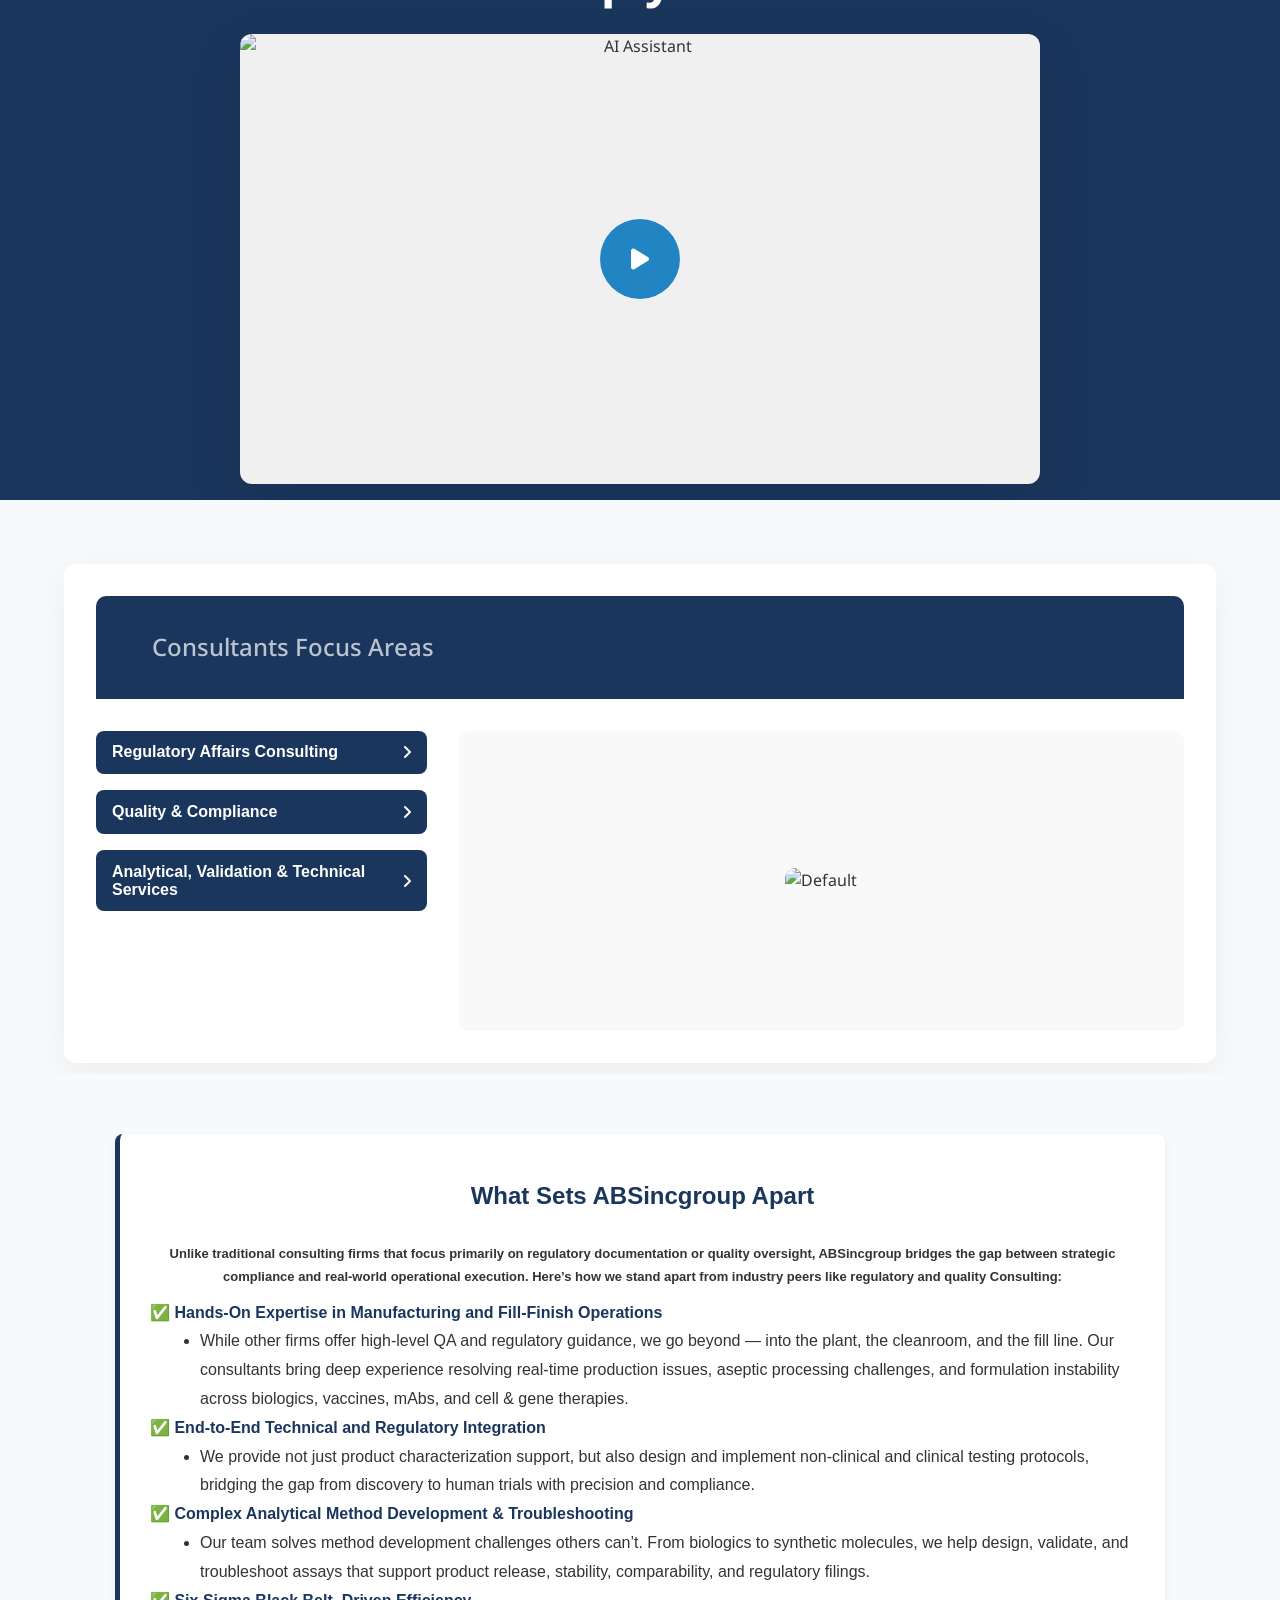
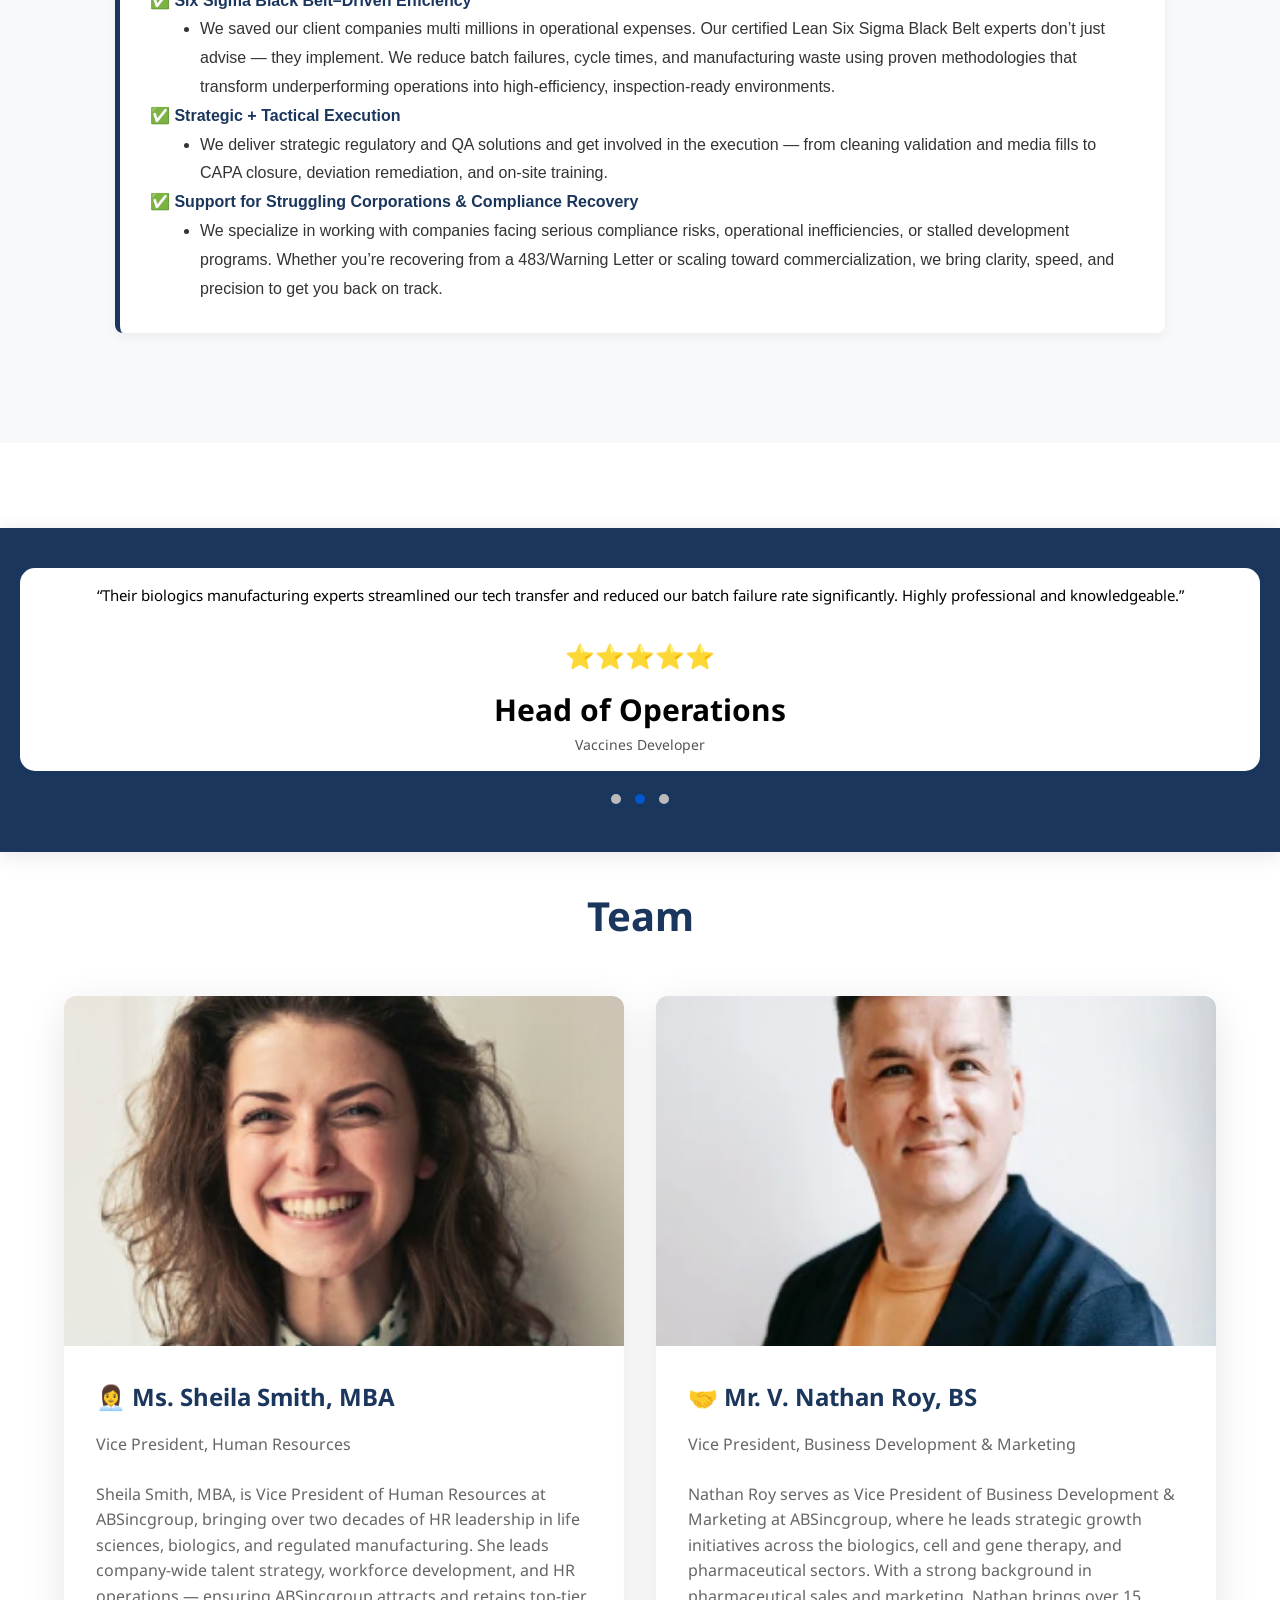
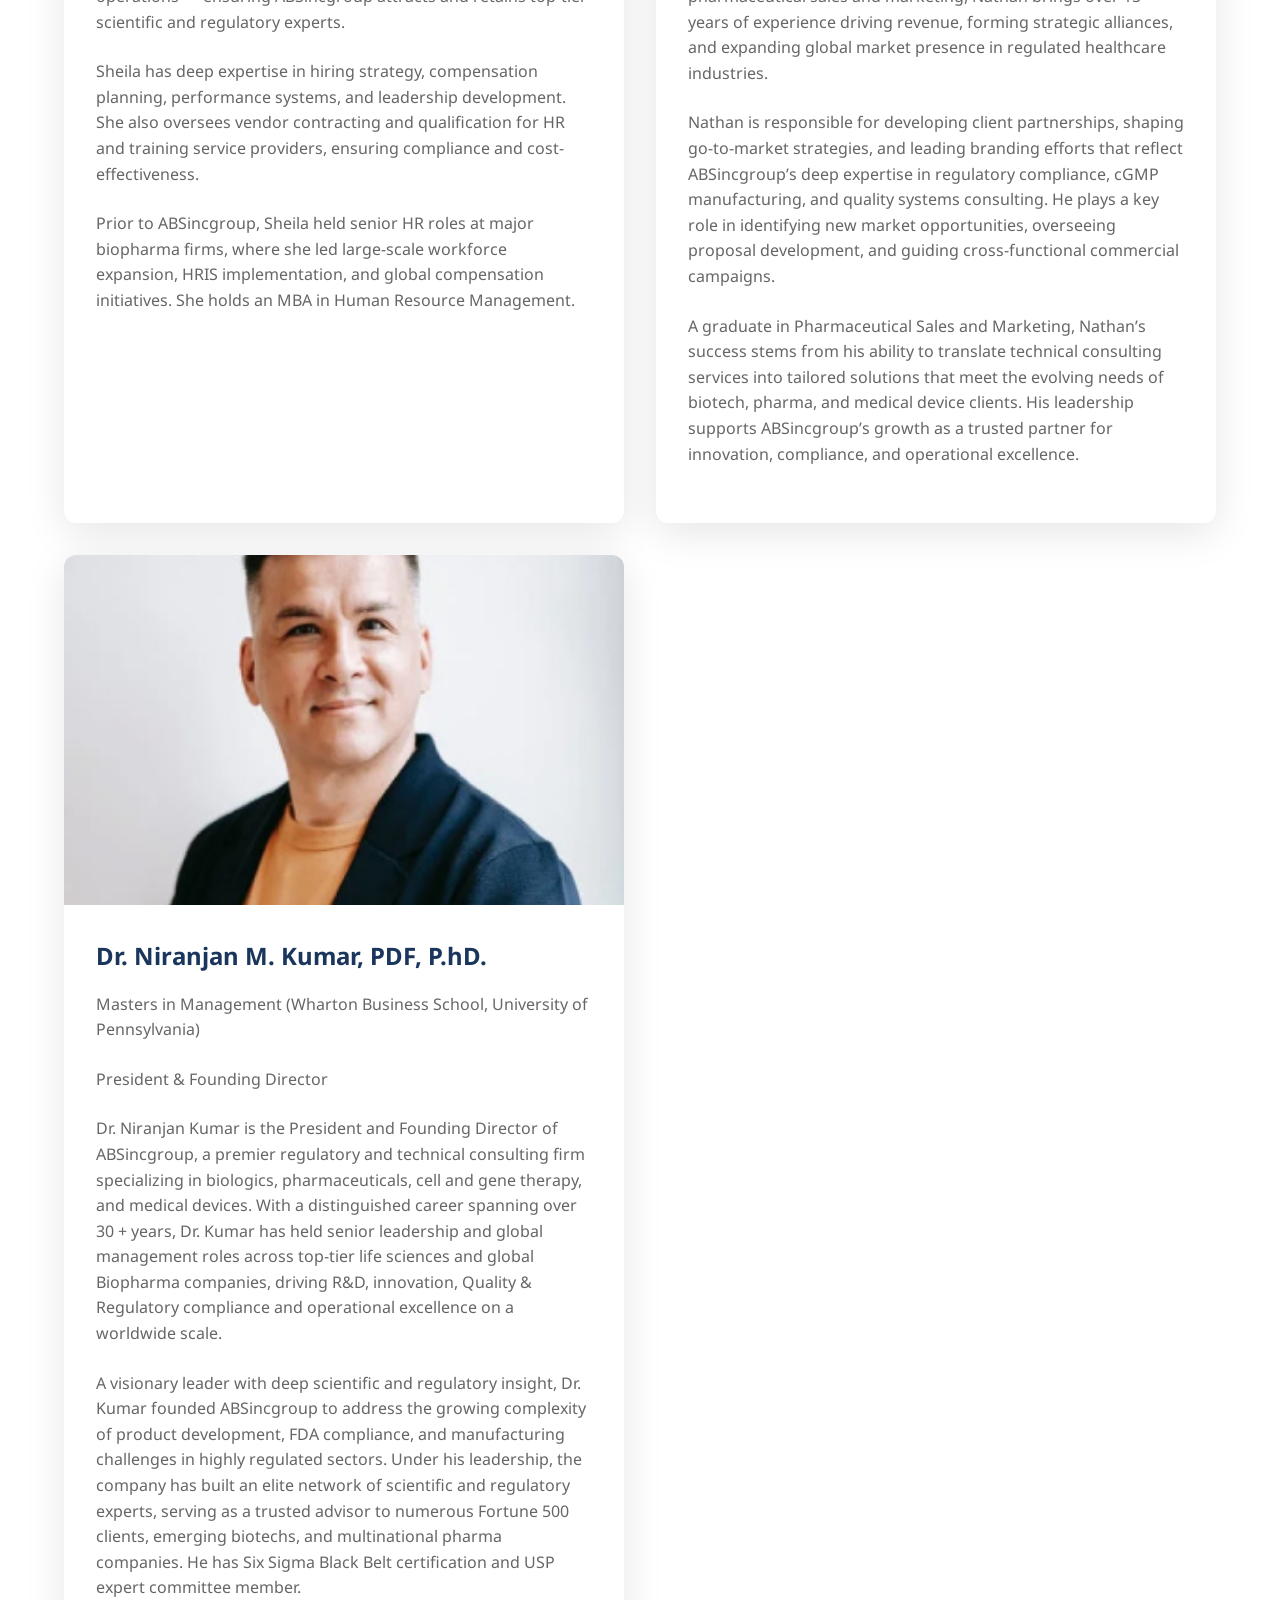
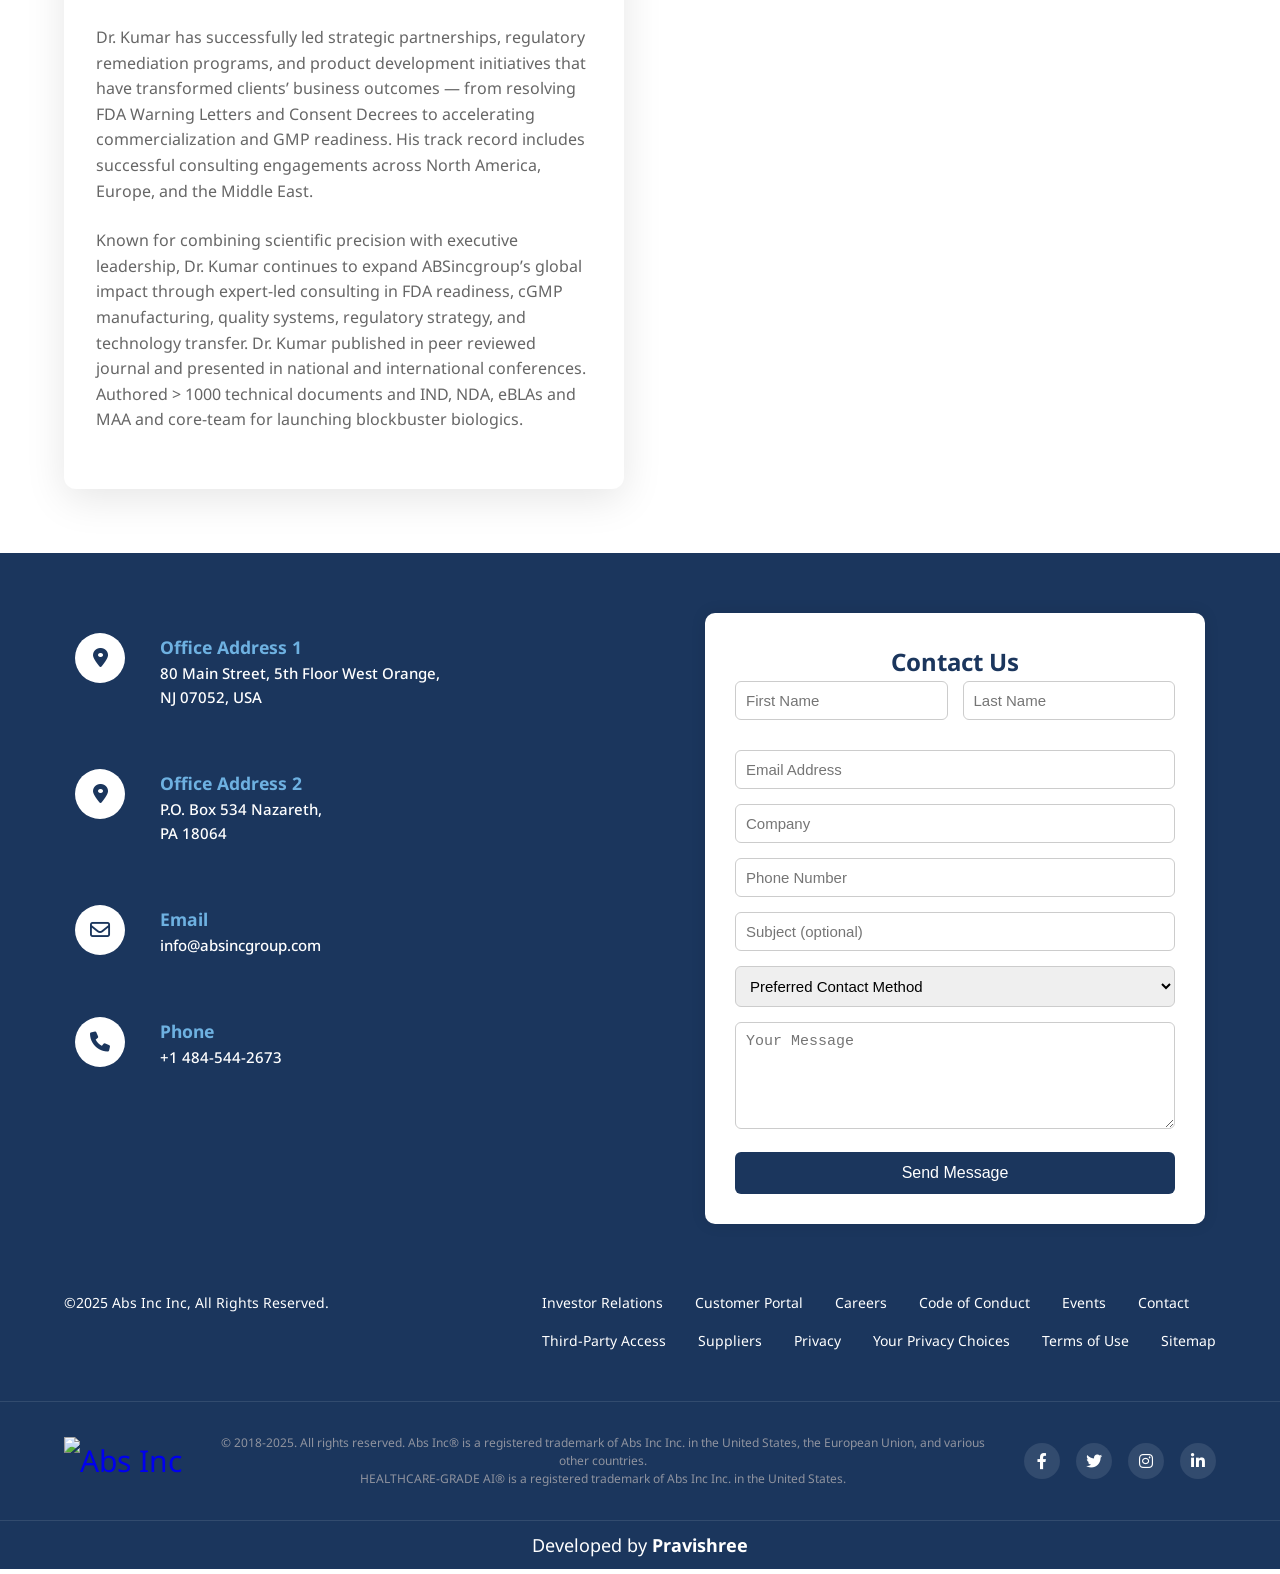
==== commit a8678ba4: "yathe17" ====
--- a/index.html
+++ b/index.html
@@ -100,7 +100,7 @@
             <div class="hero-slider" id="hero-slider">
                 <div class="hero-slide active">
                     <div class="hero-bg"
-                        style="background-image: url('https://images.pexels.com/photos/3825581/pexels-photo-3825581.jpeg?auto=compress&cs=tinysrgb&w=1920&h=1080&dpr=1')">
+                        style="background-image: url('./assets/images/banner-1.jpeg')">
                     </div>
                     <div class="hero-content">
                         <h1 class="hero-title">Strategic Consulting for Biologics, Advanced Therapies, cGMP
@@ -118,7 +118,7 @@
 
                 <div class="hero-slide">
                     <div class="hero-bg"
-                        style="background-image: url('https://images.pexels.com/photos/3861969/pexels-photo-3861969.jpeg?auto=compress&cs=tinysrgb&w=1920&h=1080&dpr=1')">
+                        style="background-image: url('./assets/images/banner-2.jpeg')">
                     </div>
                     <div class="hero-content">
                         <h1 class="hero-title">Abs Inc partnering with NVIDIA to accelerate Healthcare-grade AI®</h1>
@@ -133,7 +133,7 @@
 
                 <div class="hero-slide">
                     <div class="hero-bg"
-                        style="background-image: url('https://images.pexels.com/photos/3183197/pexels-photo-3183197.jpeg?auto=compress&cs=tinysrgb&w=1920&h=1080&dpr=1')">
+                        style="background-image: url('./assets/images/banner-3.jpeg')">
                     </div>
                     <div class="hero-content">
                         <h1 class="hero-title">Abs Inc named to Fortune® World's Most Admired Companies™ list</h1>
@@ -197,8 +197,9 @@
                     <div class="content-left">
                         <div class="video-container">
                             <div class="video-placeholder">
-                                <img src="https://images.pexels.com/photos/3825581/pexels-photo-3825581.jpeg?auto=compress&cs=tinysrgb&w=800&h=600&dpr=1"
-                                    alt="Connected Intelligence">
+                                <!-- <img src="https://images.pexels.com/photos/3825581/pexels-photo-3825581.jpeg?auto=compress&cs=tinysrgb&w=800&h=600&dpr=1"
+                                    alt="Connected Intelligence"> -->
+                                <img src="./assets/images/mission.jpg" alt="">    
                                 <div class="play-button">
                                     <i class="fas fa-play"></i>
                                 </div>
@@ -232,8 +233,9 @@
                     <div class="content-left">
                         <div class="video-container">
                             <div class="video-placeholder">
-                                <img src="https://images.pexels.com/photos/3825581/pexels-photo-3825581.jpeg?auto=compress&cs=tinysrgb&w=800&h=600&dpr=1"
-                                    alt="Connected Intelligence">
+                                <!-- <img src="https://images.pexels.com/photos/3825581/pexels-photo-3825581.jpeg?auto=compress&cs=tinysrgb&w=800&h=600&dpr=1"
+                                    alt="Connected Intelligence"> -->
+                                <img src="./assets/images/vision.jpg" alt="">    
                                 <div class="play-button">
                                     <i class="fas fa-play"></i>
                                 </div>
@@ -342,7 +344,7 @@
         <section class="testimonial-section">
             <div class="carousel">
                 <div class="testimonial active">
-                    <img src="https://i.pravatar.cc/100?img=1" alt="User 1">
+                    <!-- <img src="https://i.pravatar.cc/100?img=1" alt="User 1"> -->
                     <p>“ABSincgroup helped us remediate a critical FDA warning letter under tight timelines. Their team
                         delivered exceptional insight and hands-on execution.”</p>
                     <div class="quote">⭐⭐⭐⭐⭐</div>
@@ -351,7 +353,7 @@
                 </div>
 
                 <div class="testimonial">
-                    <img src="https://i.pravatar.cc/100?img=2" alt="User 2">
+                    <!-- <img src="https://i.pravatar.cc/100?img=2" alt="User 2"> -->
                     <p>“Their biologics manufacturing experts streamlined our tech transfer and reduced our batch
                         failure rate significantly. Highly professional and knowledgeable.”</p>
                     <div class="quote">⭐⭐⭐⭐⭐</div>
@@ -360,7 +362,7 @@
                 </div>
 
                 <div class="testimonial">
-                    <img src="https://i.pravatar.cc/100?img=3" alt="User 3">
+                    <!-- <img src="https://i.pravatar.cc/100?img=3" alt="User 3"> -->
                     <p>“We relied on ABSincgroup for our monoclonal antibody facility qualification and regulatory
                         support. Their validation and QA consultants were top-tier.”</p>
                     <div class="quote">⭐⭐⭐⭐⭐</div>
--- a/css/career.css
+++ b/css/career.css
@@ -343,5 +343,5 @@
 /* Footer */
 .footer {
     position: relative;
-    top: 50px;
+    top: 100px;
 }
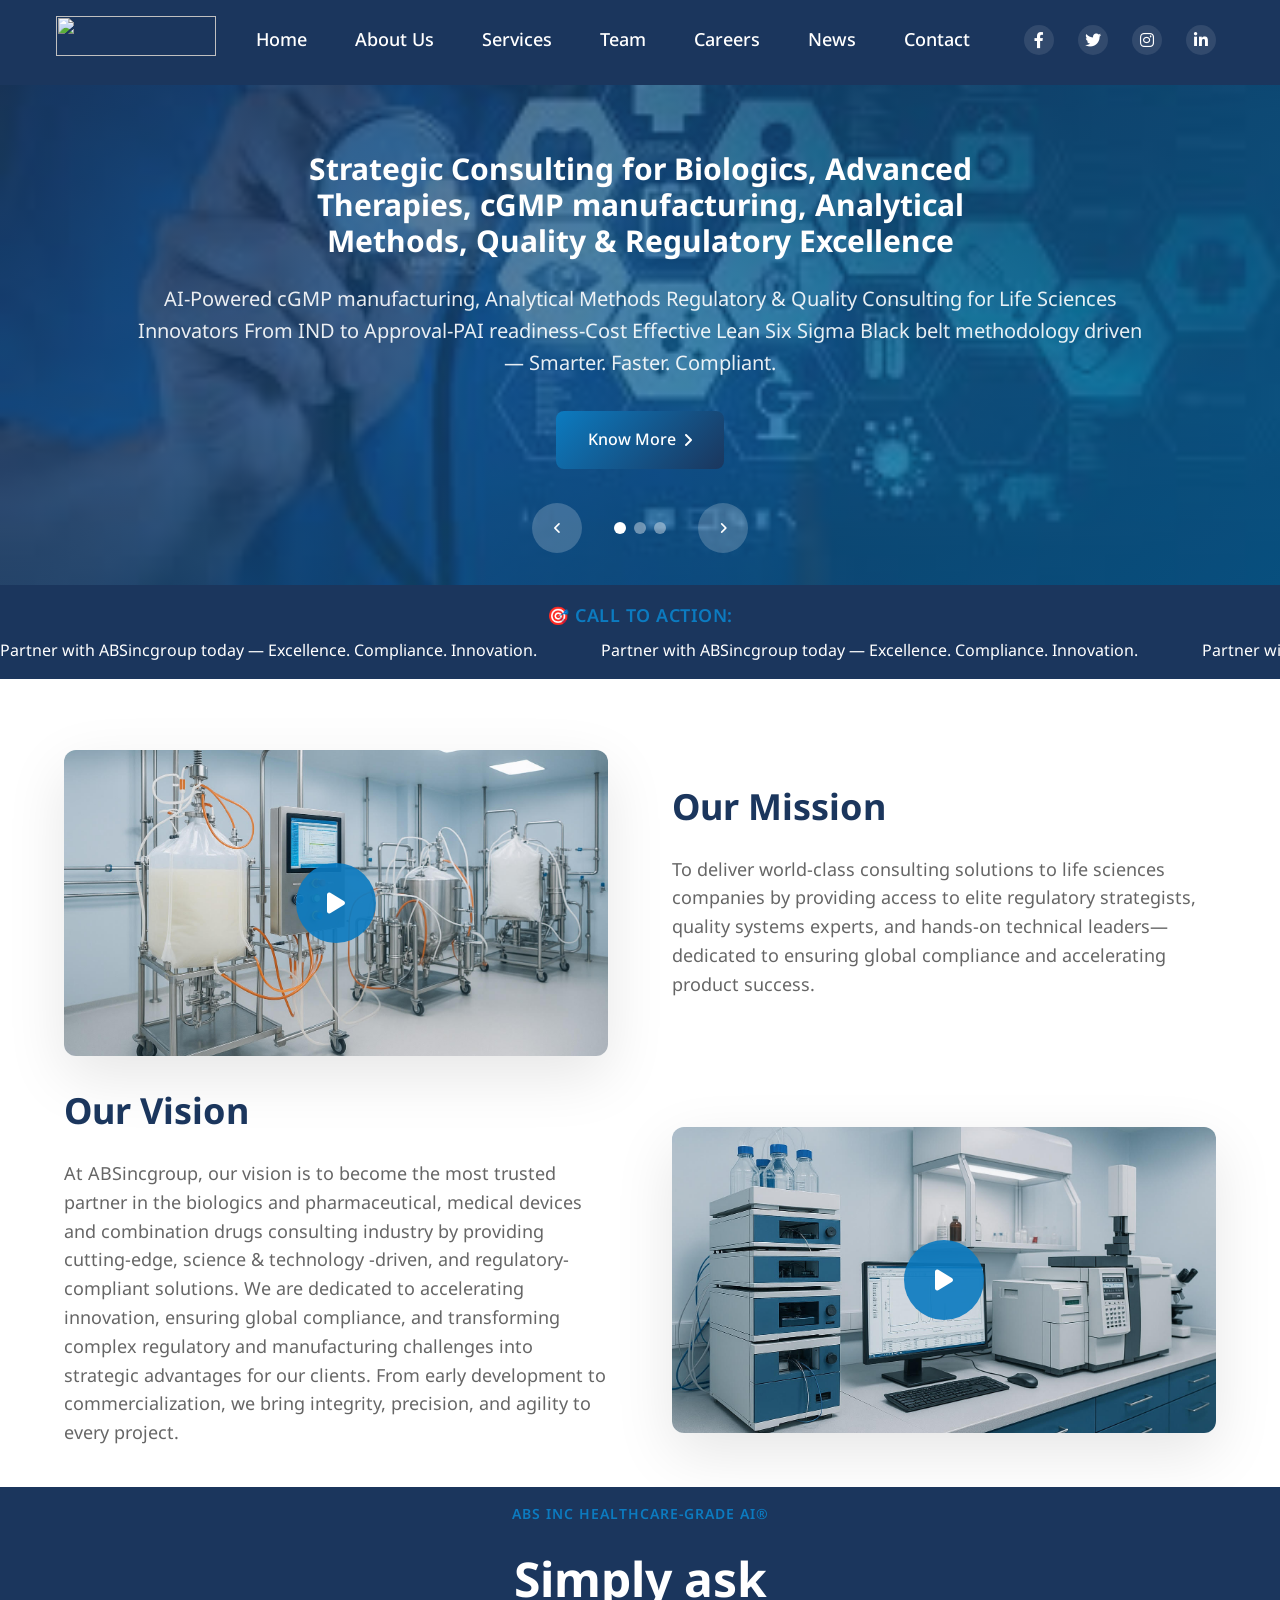
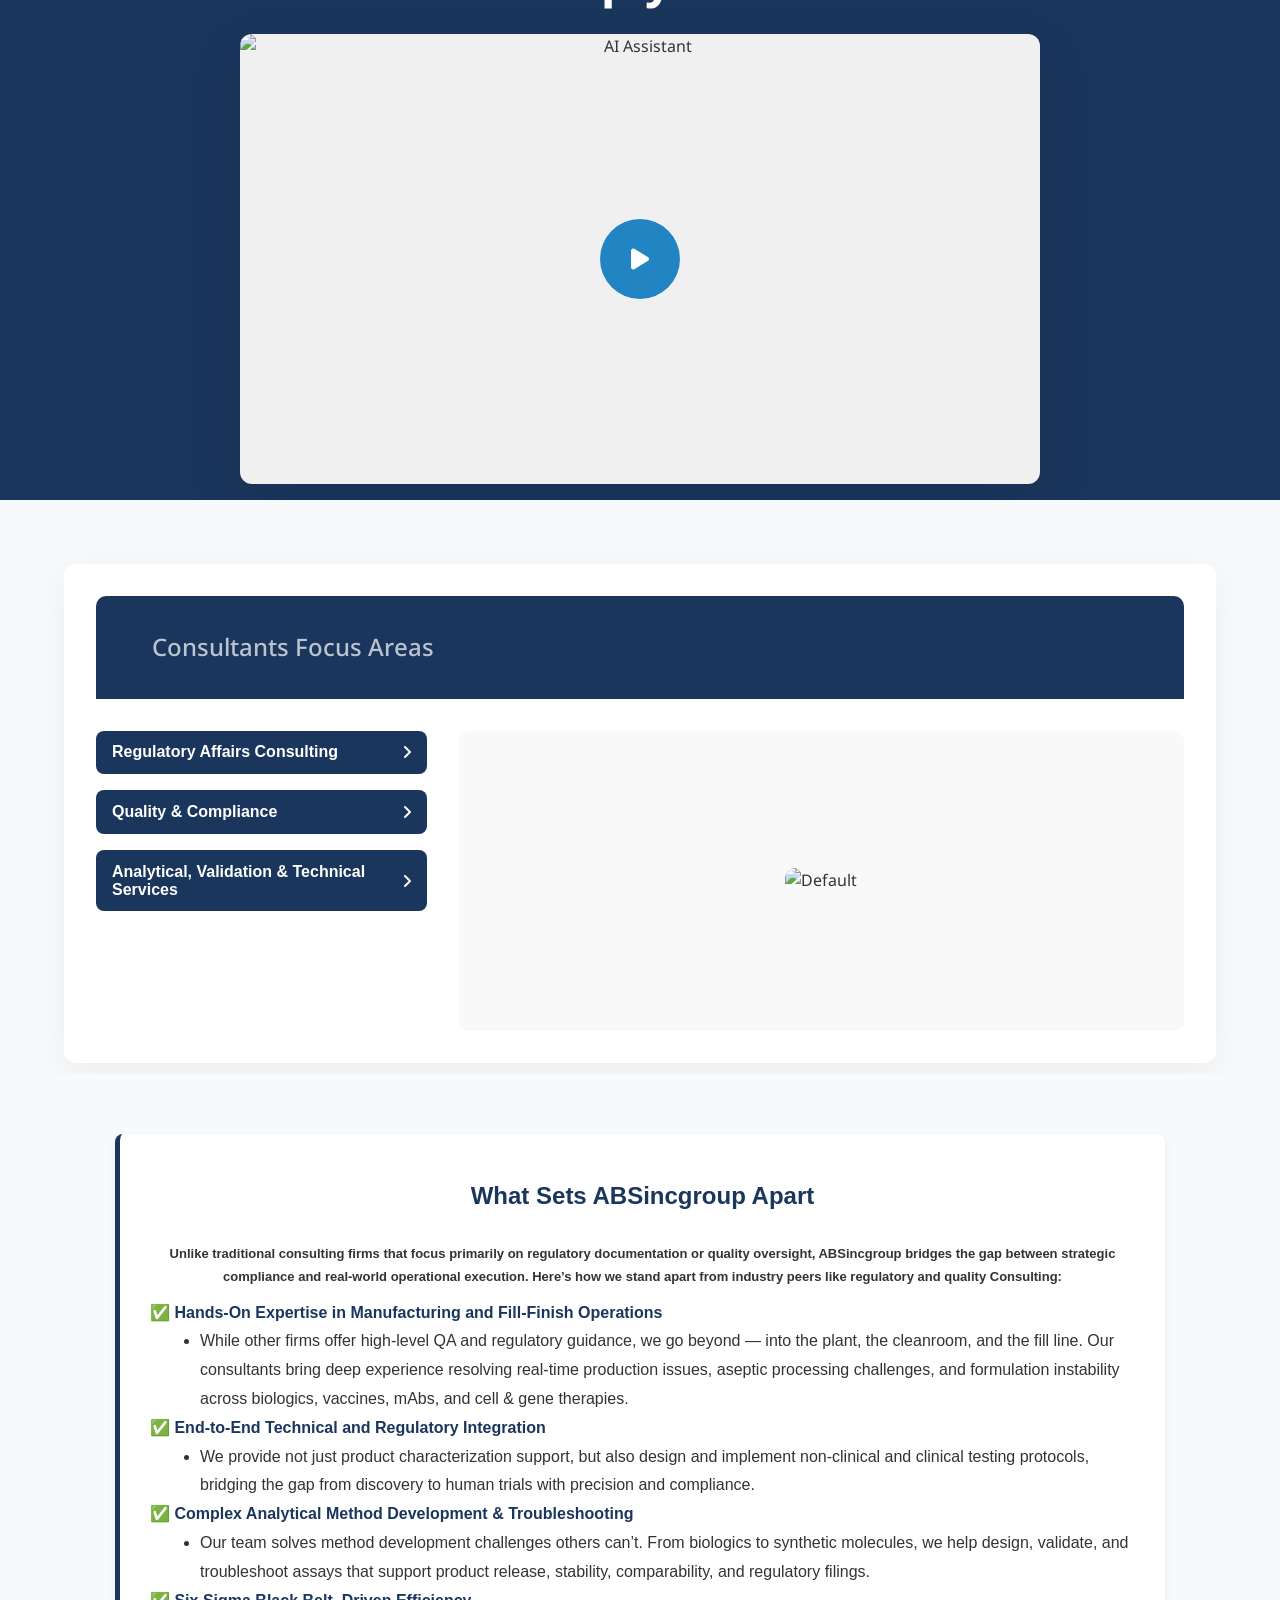
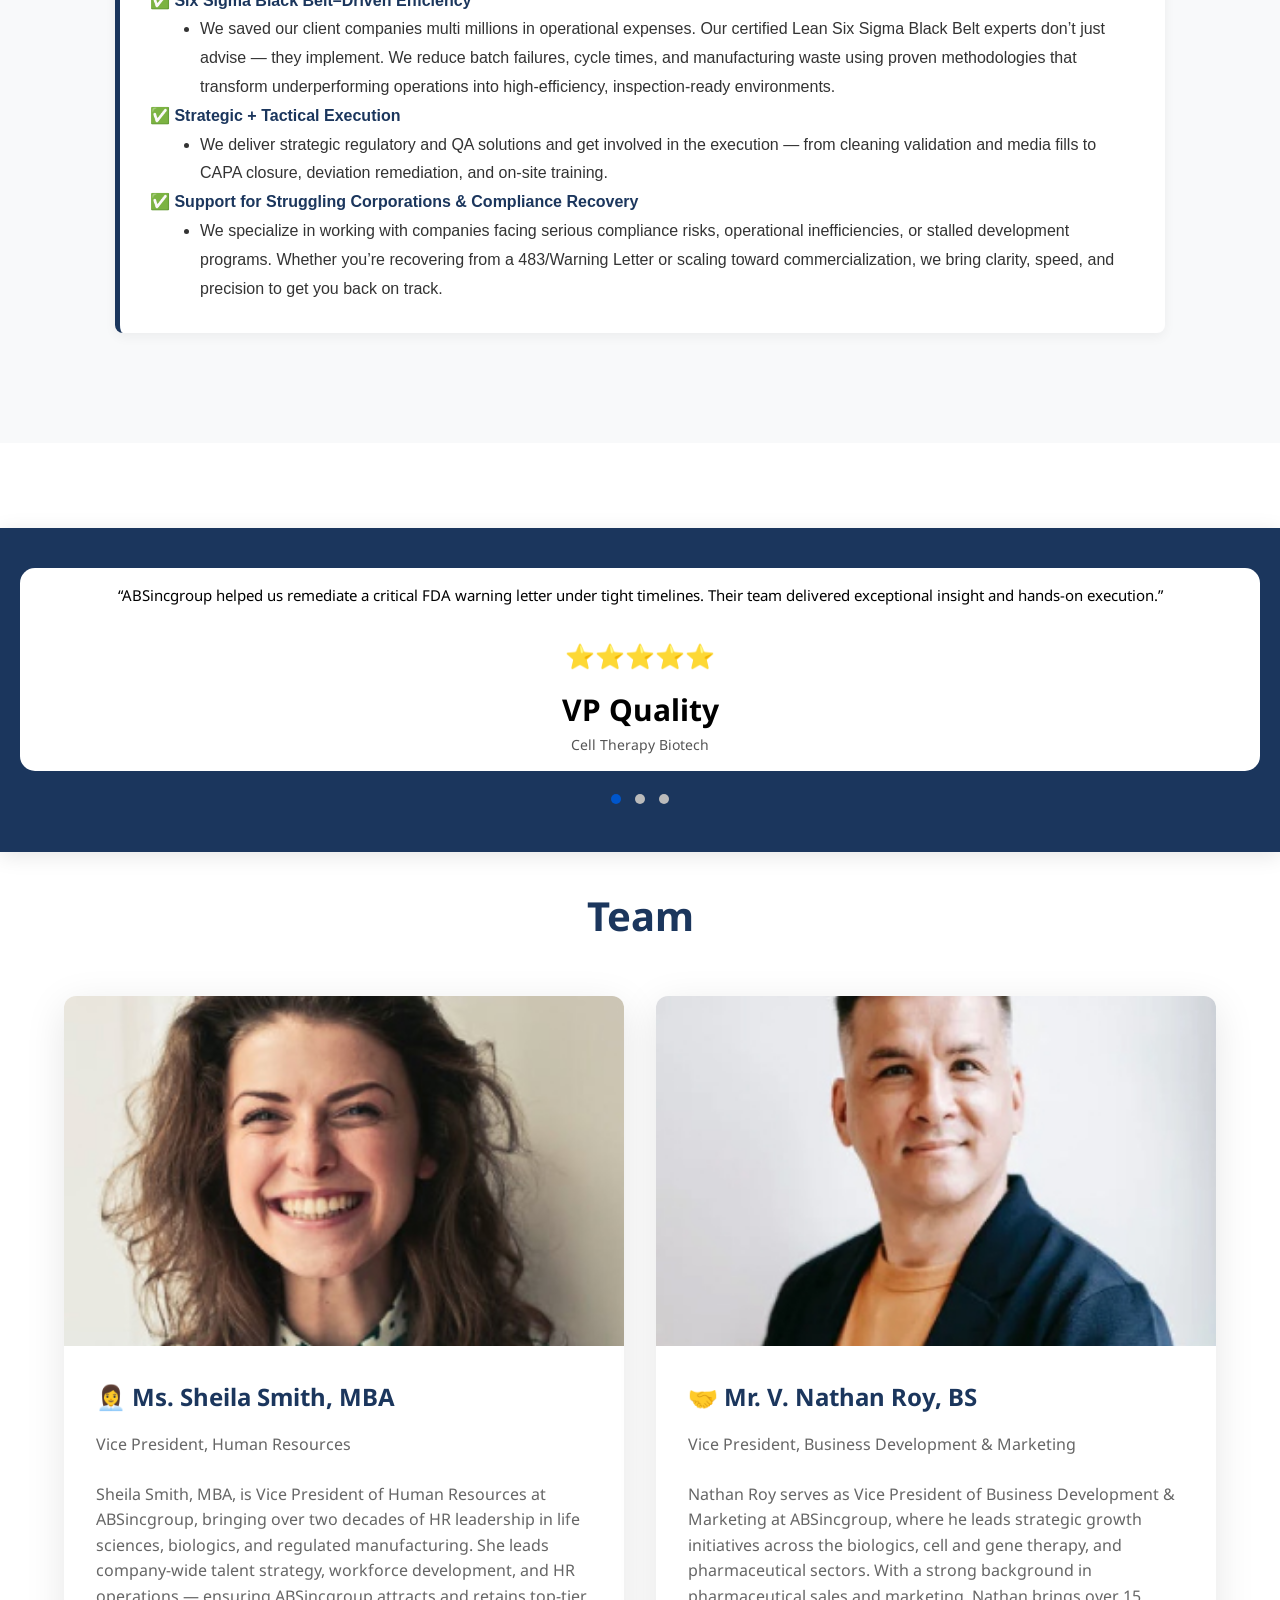
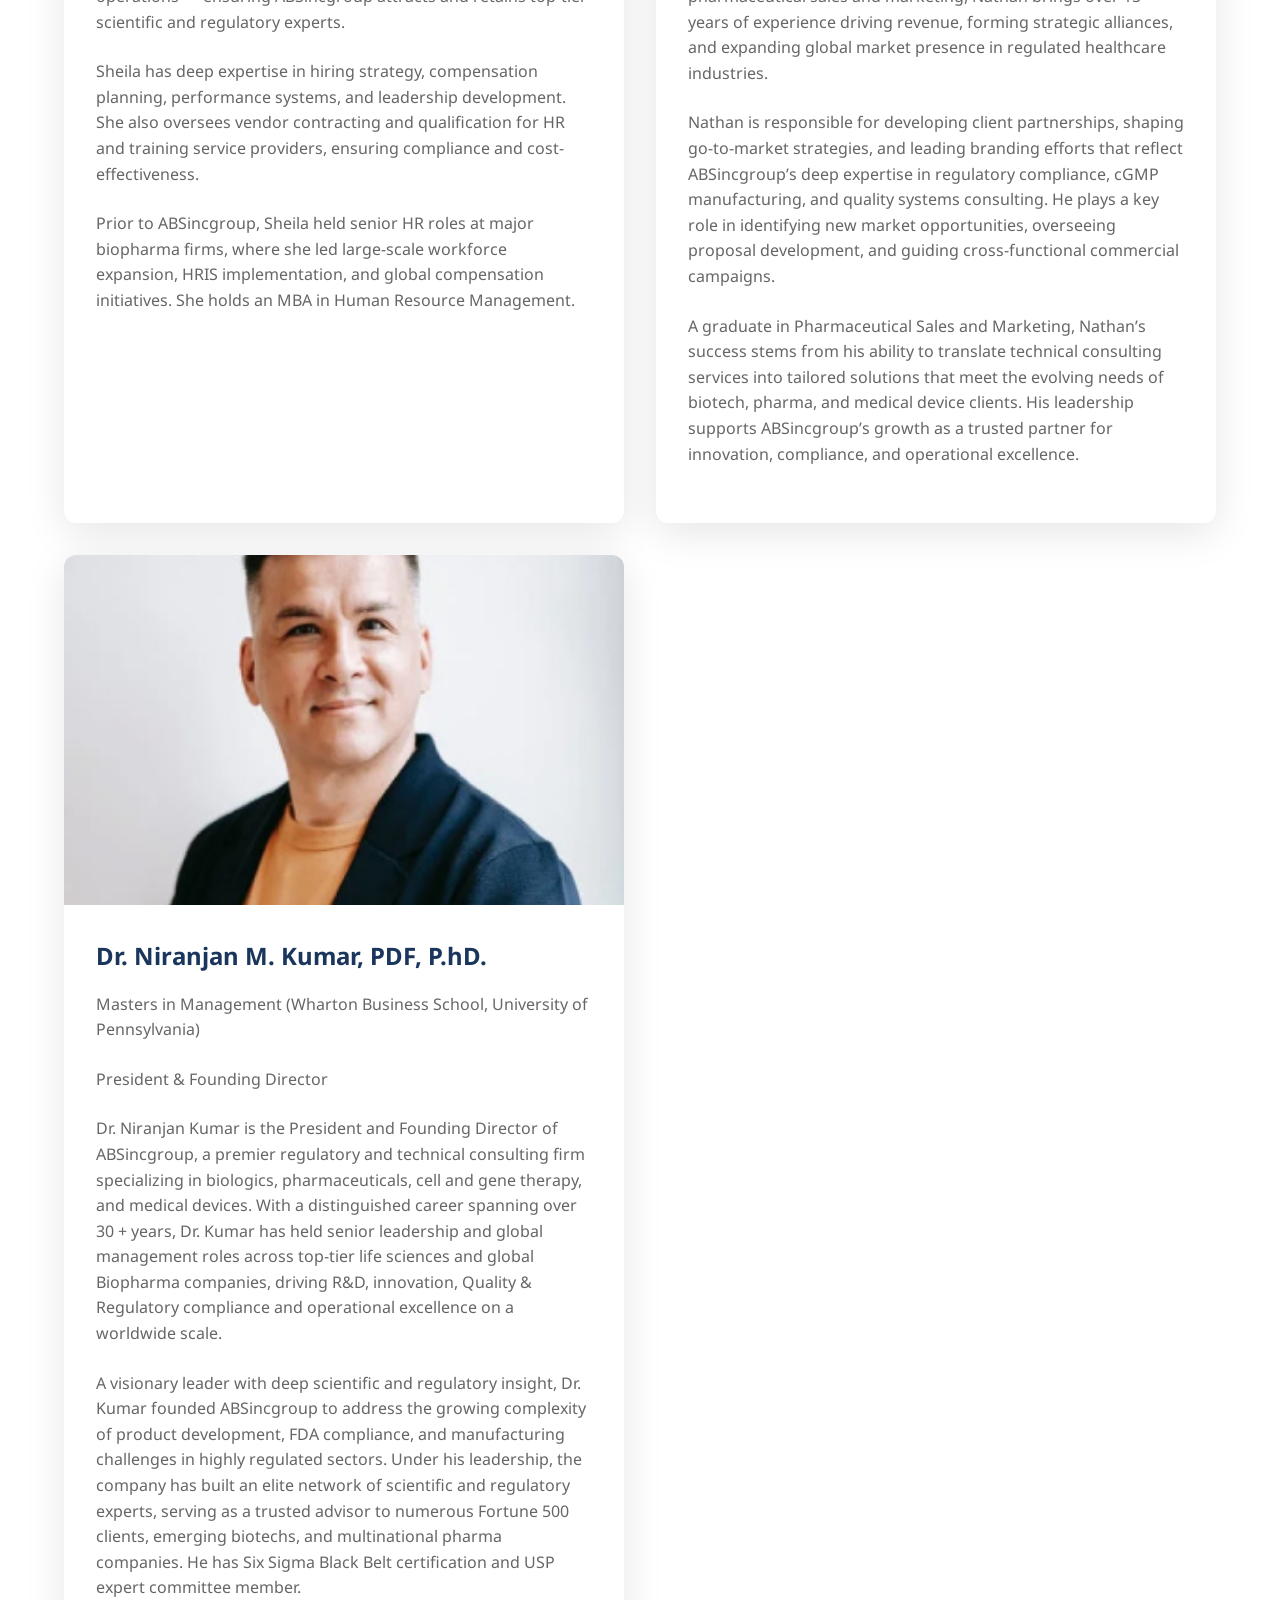
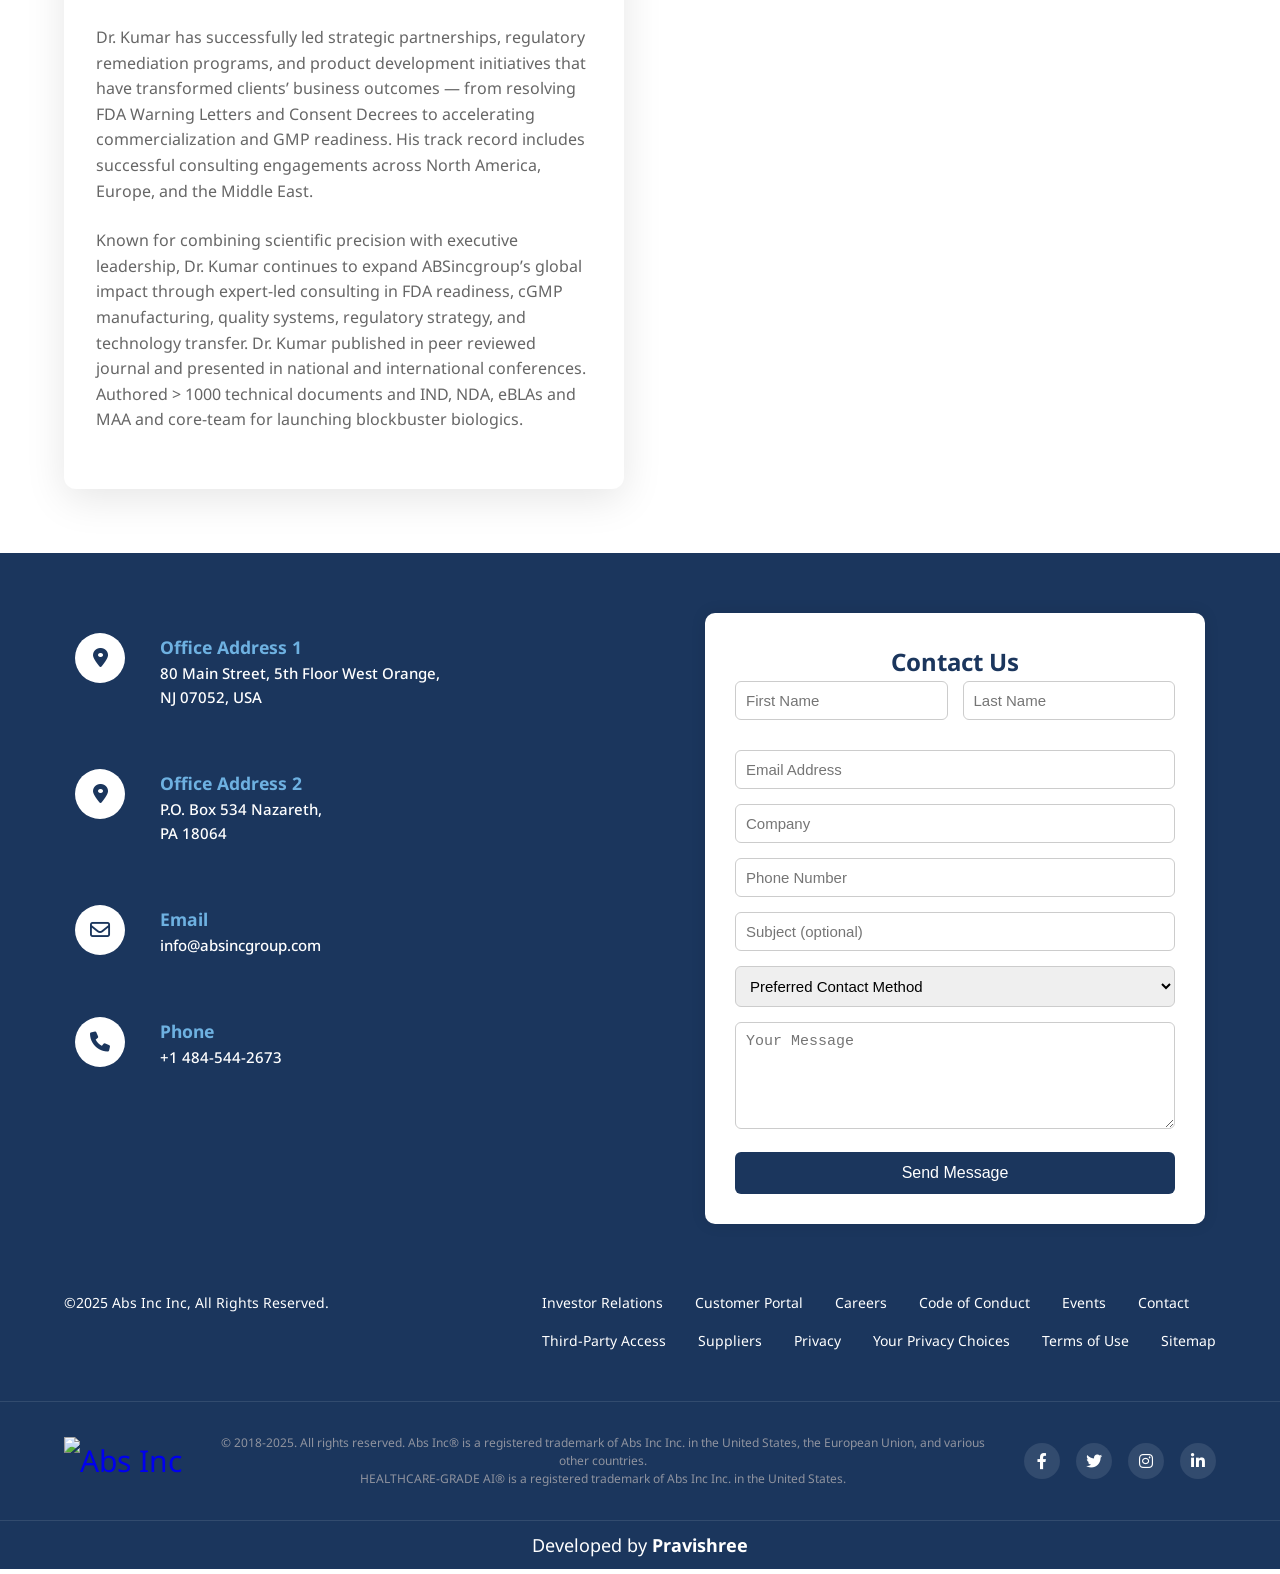
==== commit 2db19384: "yathe18" ====
--- a/index.html
+++ b/index.html
@@ -62,6 +62,9 @@
                             </li> -->
                             <li class="nav-item">
                                 <a href="./pages/career.html" class="nav-link">Careers</a>
+                            </li>
+                            <li class="nav-item">
+                                <a href="./pages/news.html" class="nav-link">News</a>
                             </li>
                             <li class="nav-item">
                                 <a href="./pages/contact.html" class="nav-link">Contact</a>
--- a/css/style.css
+++ b/css/style.css
@@ -55,7 +55,7 @@
 
 .header .logo img {
     height: 40px;
-    width: auto;
+    width: 160px;
 }
 
 .header .mobile-toggle {
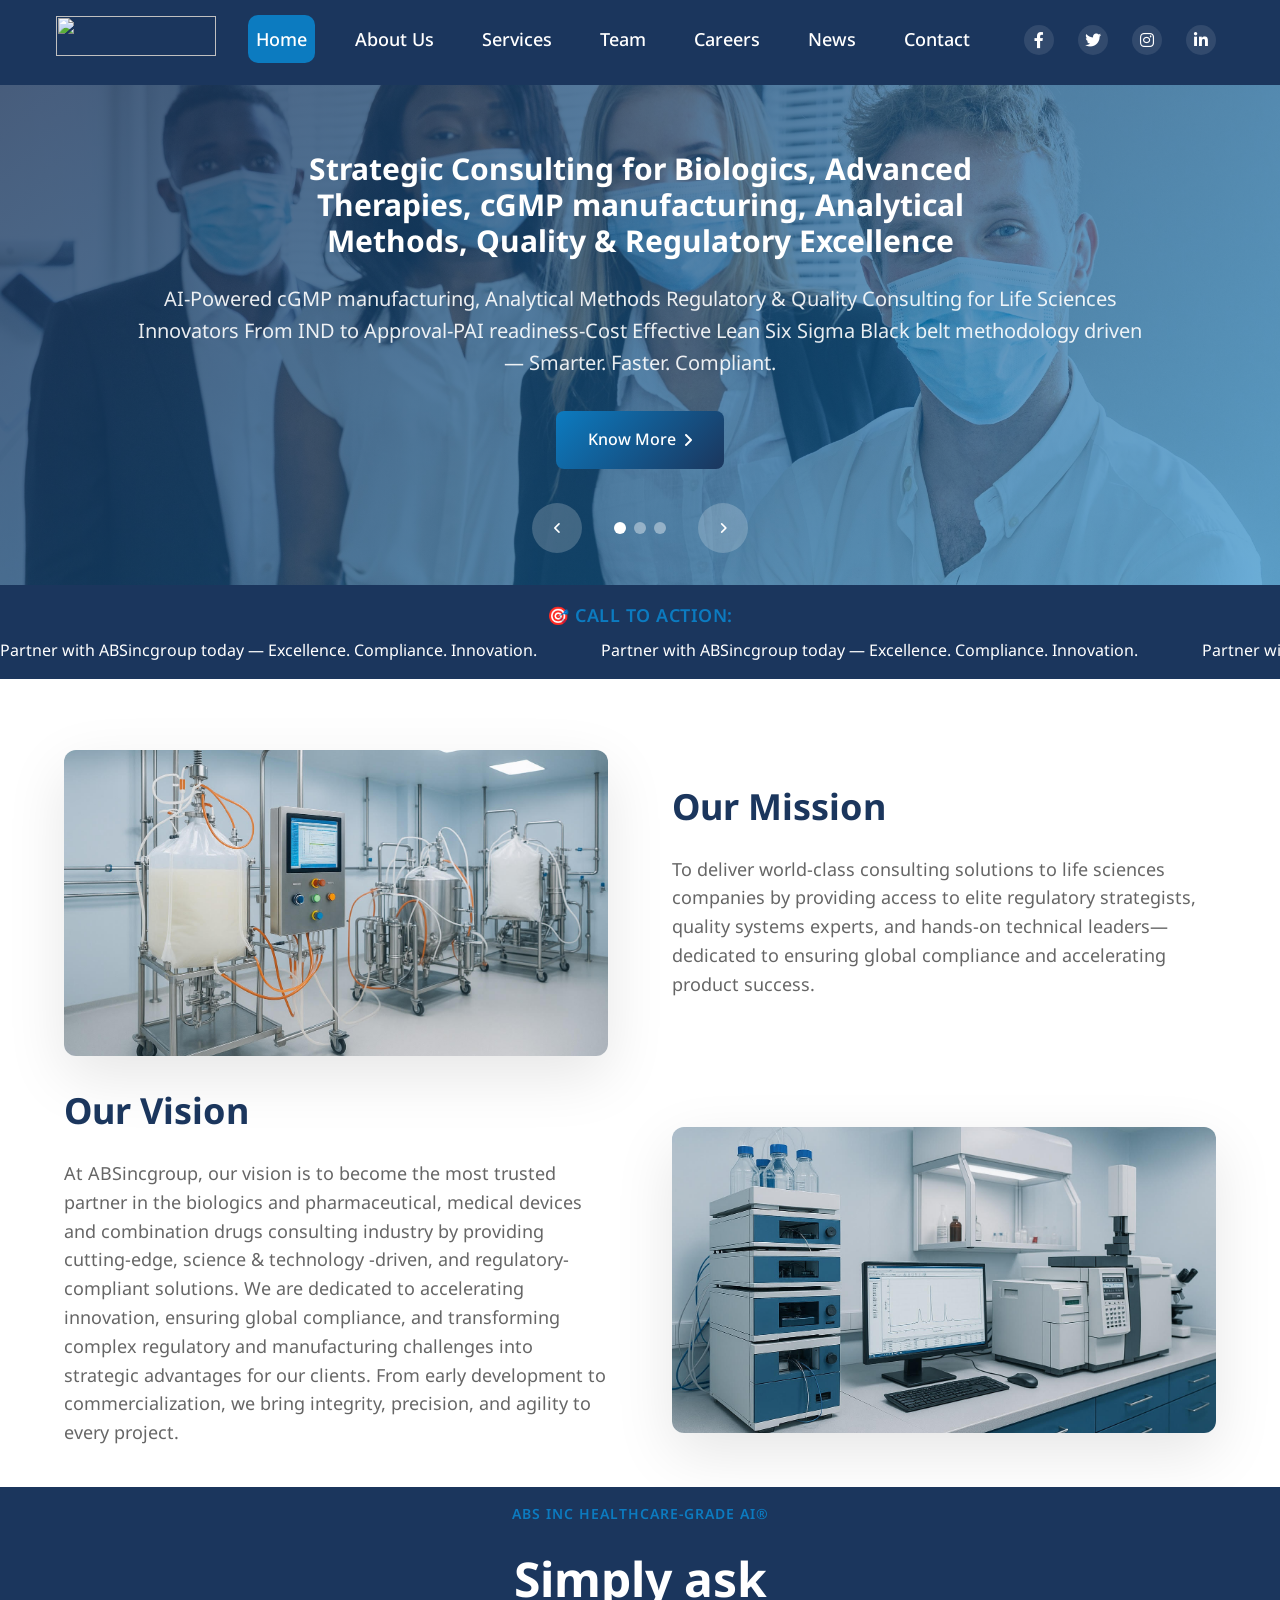
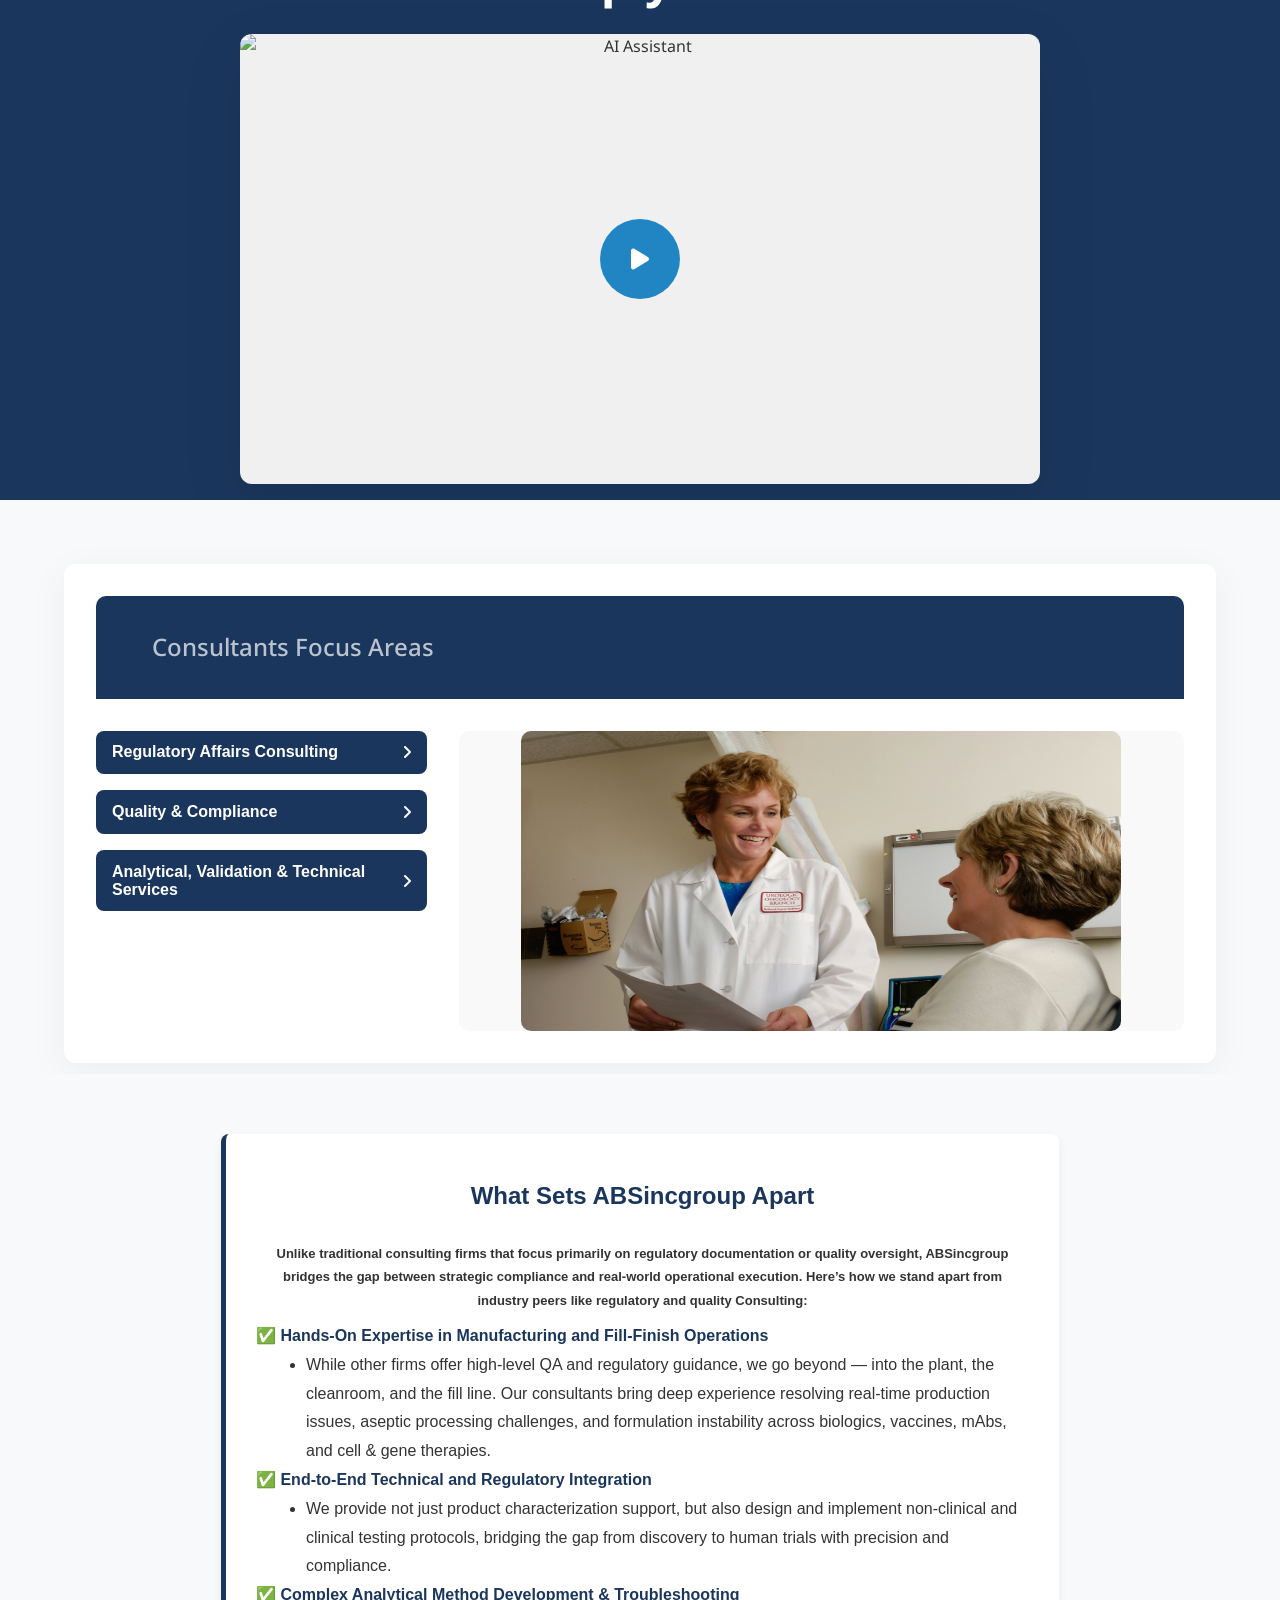
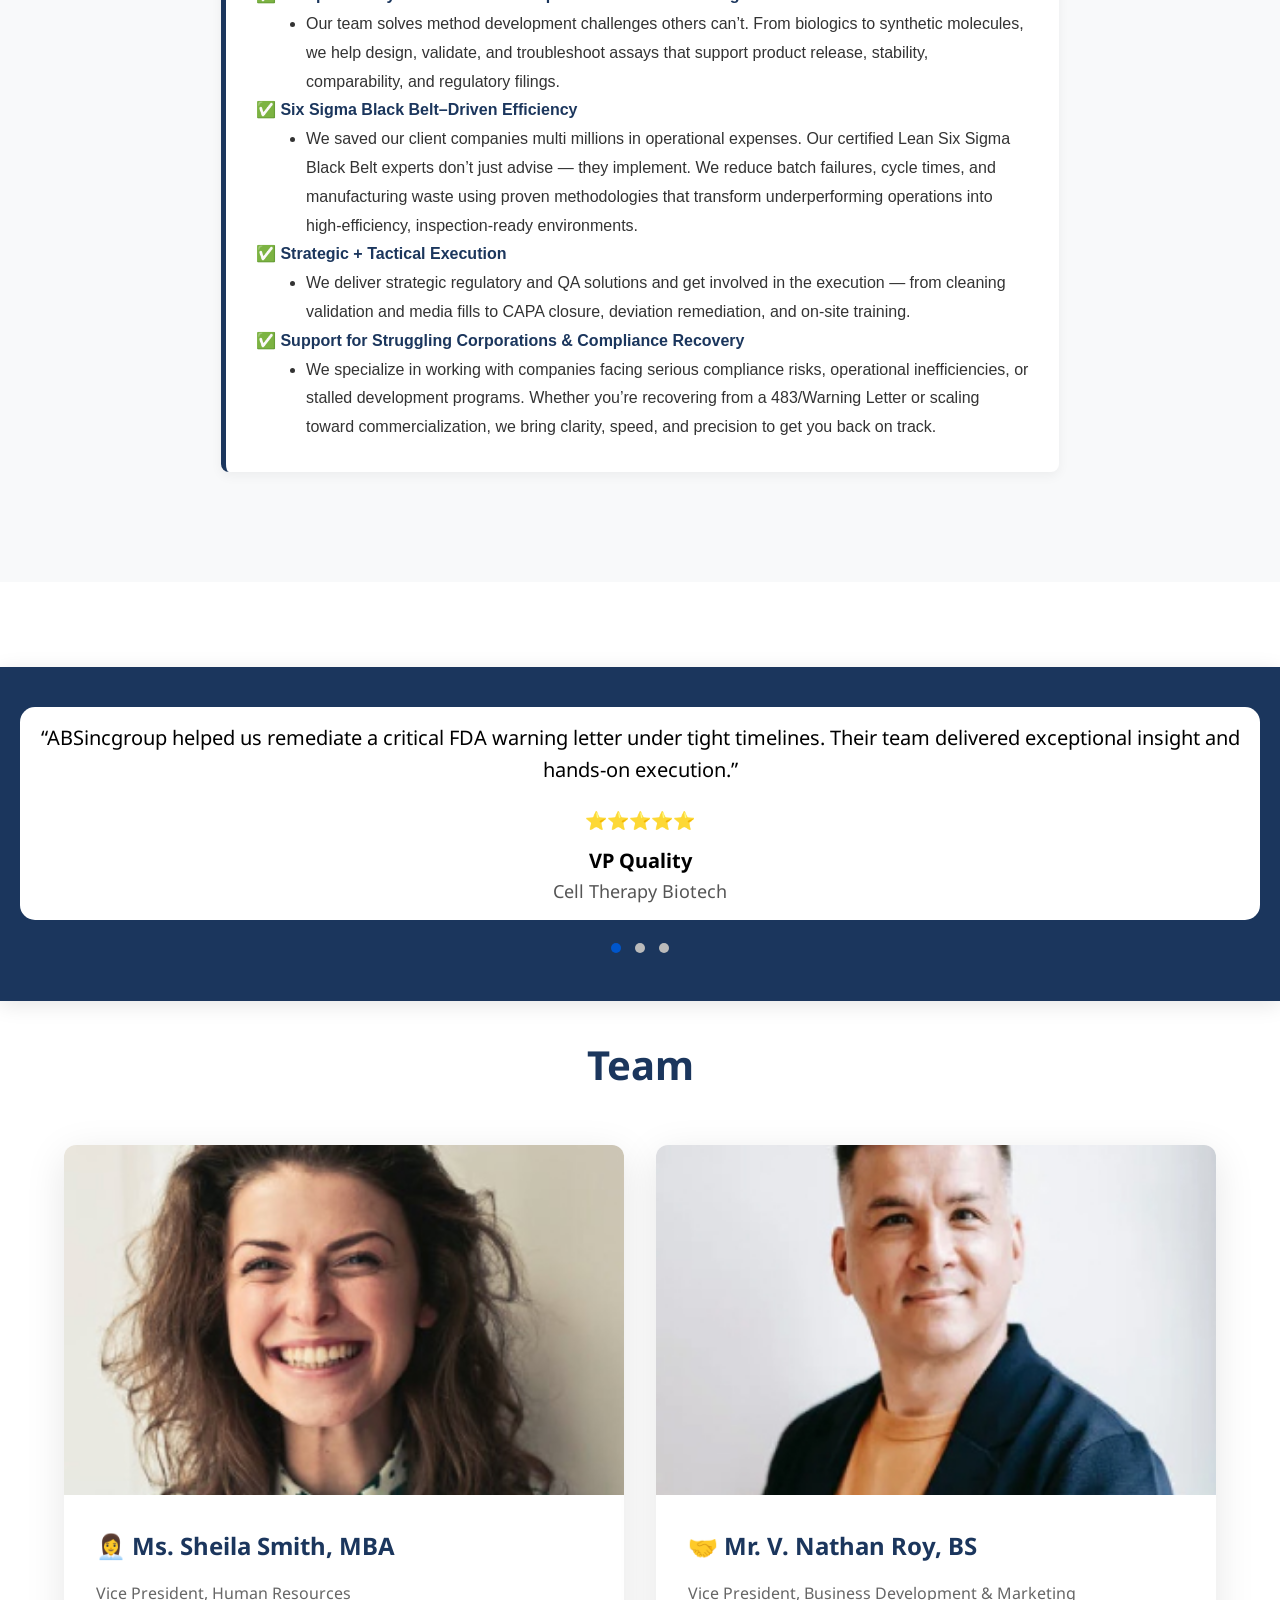
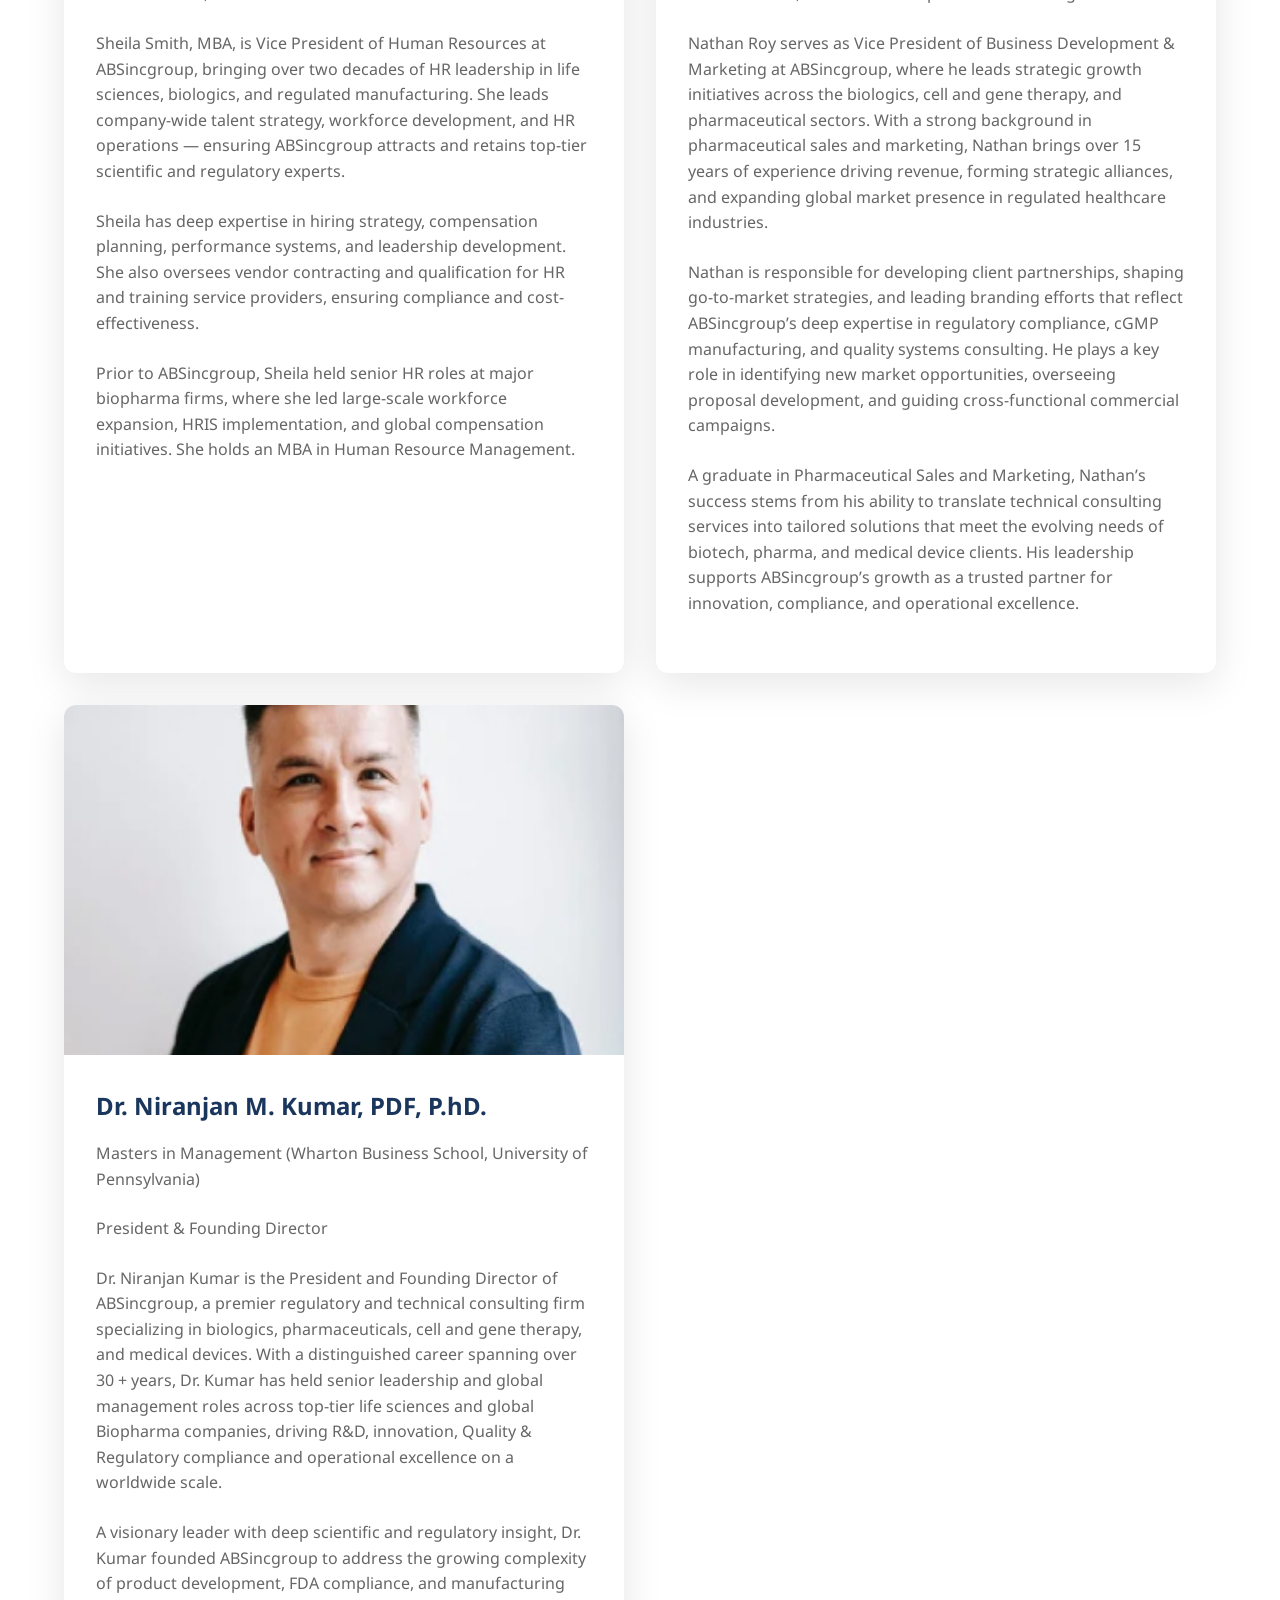
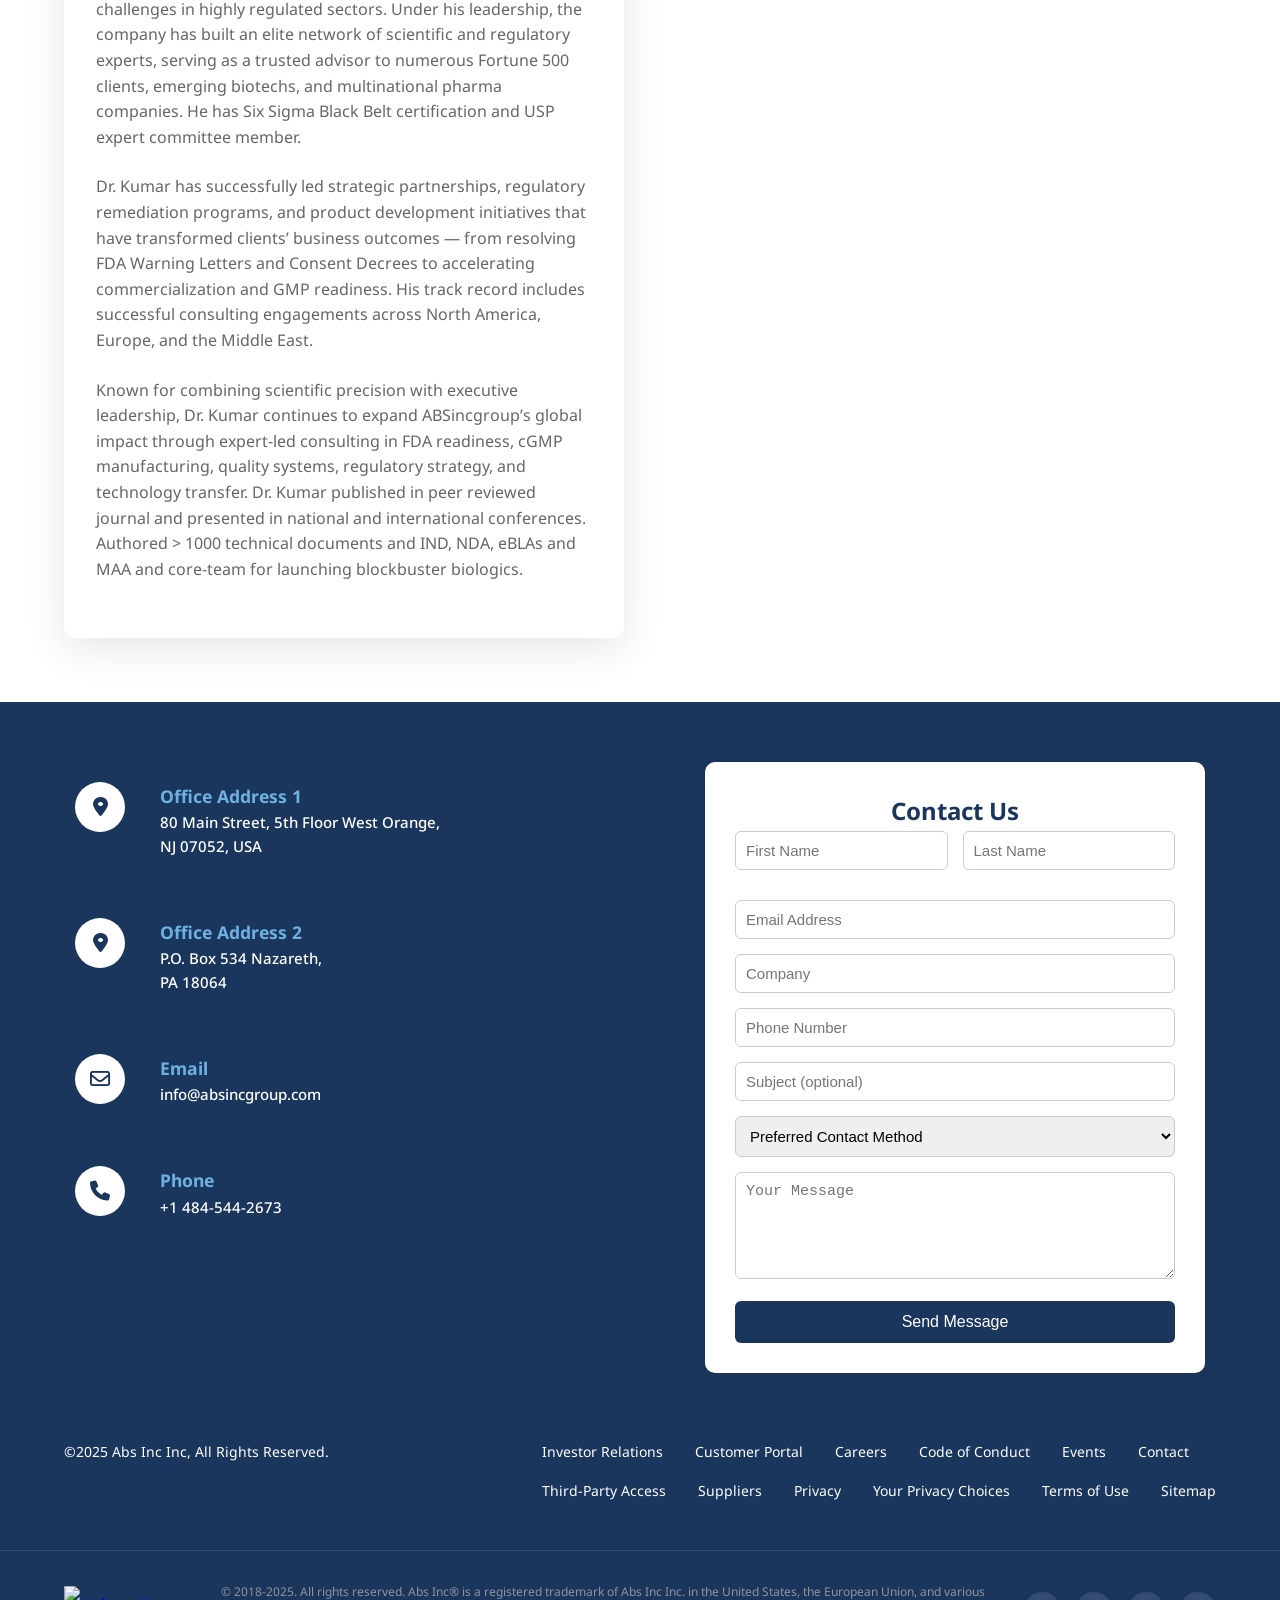
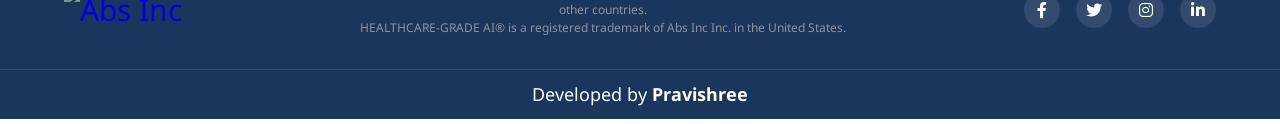
==== commit c2be7148: "yathe20" ====
--- a/index.html
+++ b/index.html
@@ -46,7 +46,7 @@
                     <nav class="primary-nav">
                         <ul class="nav-menu">
                             <li class="nav-item dropdown">
-                                <a href="./index.html" class="nav-link">Home</a>
+                                <a href="./index.html" class="nav-link active">Home</a>
                             </li>
                             <li class="nav-item dropdown">
                                 <a href="./pages/about.html" class="nav-link">About Us</a>
@@ -103,7 +103,7 @@
             <div class="hero-slider" id="hero-slider">
                 <div class="hero-slide active">
                     <div class="hero-bg"
-                        style="background-image: url('./assets/images/banner-1.jpeg')">
+                        style="background-image: url('./assets/images/banner-1.jpg')">
                     </div>
                     <div class="hero-content">
                         <h1 class="hero-title">Strategic Consulting for Biologics, Advanced Therapies, cGMP
@@ -121,7 +121,7 @@
 
                 <div class="hero-slide">
                     <div class="hero-bg"
-                        style="background-image: url('./assets/images/banner-2.jpeg')">
+                        style="background-image: url('./assets/images/banner-2.jpg')">
                     </div>
                     <div class="hero-content">
                         <h1 class="hero-title">Abs Inc partnering with NVIDIA to accelerate Healthcare-grade AI®</h1>
@@ -136,7 +136,7 @@
 
                 <div class="hero-slide">
                     <div class="hero-bg"
-                        style="background-image: url('./assets/images/banner-3.jpeg')">
+                        style="background-image: url('./assets/images/banner-3.jpg')">
                     </div>
                     <div class="hero-content">
                         <h1 class="hero-title">Abs Inc named to Fortune® World's Most Admired Companies™ list</h1>
@@ -203,9 +203,9 @@
                                 <!-- <img src="https://images.pexels.com/photos/3825581/pexels-photo-3825581.jpeg?auto=compress&cs=tinysrgb&w=800&h=600&dpr=1"
                                     alt="Connected Intelligence"> -->
                                 <img src="./assets/images/mission.jpg" alt="">    
-                                <div class="play-button">
+                                <!-- <div class="play-button">
                                     <i class="fas fa-play"></i>
-                                </div>
+                                </div> -->
                             </div>
                         </div>
                     </div>
@@ -239,9 +239,9 @@
                                 <!-- <img src="https://images.pexels.com/photos/3825581/pexels-photo-3825581.jpeg?auto=compress&cs=tinysrgb&w=800&h=600&dpr=1"
                                     alt="Connected Intelligence"> -->
                                 <img src="./assets/images/vision.jpg" alt="">    
-                                <div class="play-button">
+                                <!-- <div class="play-button">
                                     <i class="fas fa-play"></i>
-                                </div>
+                                </div> -->
                             </div>
                         </div>
                     </div>
@@ -298,7 +298,7 @@
 
                         <!-- Right Part (Content/Image) -->
                         <div class="toggle-content" id="main-content">
-                            <img src="./assets/images/ser.png" alt="Default" />
+                            <img src="./assets/images/consultant.jpg" alt="Default" />
                         </div>
                     </div>
                 </div>
--- a/css/style.css
+++ b/css/style.css
@@ -105,7 +105,7 @@
 .header .nav-item {
     position: relative;
 }
-
+ 
 .header .nav-link {
     color: white;
     text-decoration: none;
@@ -113,6 +113,12 @@
     font-weight: 500;
     padding: 0.75rem 0.5rem;
     transition: color 0.3s ease;
+}
+
+.header .nav-link.active {
+    background-color: #0C7BC0;
+    color: white !important;
+    border-radius: 10px;
 }
 
 .header .nav-link:hover {
@@ -769,8 +775,9 @@
 }
 
 .solutions-tab-section .toggle-content img {
-  max-width: 100%;
-  height: auto;
+  /* max-width: 100%; */
+  width: 600px;
+  height: 300px;
   border-radius: 10px;
 }
 
@@ -867,27 +874,27 @@
 }
 
 .testimonial-section .testimonial p {
-    font-size: 15px;
+    font-size: 20px;
     color: #000;
     line-height: 1.6;
-    margin-bottom: 20px;
+    margin-bottom: 10px;
+}
+
+.testimonial-section .testimonial .quote {
+    color: #0056cc;
+    font-size: 18px;
+    margin: 10px 0;
 }
 
 .testimonial-section .testimonial .name {
     font-weight: bold;
     color: #000;
-    font-size: 30px;
+    font-size: 20px;
 }
 
 .testimonial-section .testimonial .role {
-    font-size: 14px;
+    font-size: 18px;
     color: #555;
-}
-
-.testimonial-section .testimonial .quote {
-    color: #0056cc;
-    font-size: 24px;
-    margin: 10px 0;
 }
 
 .testimonial-section .dots {
--- a/css/career.css
+++ b/css/career.css
@@ -15,6 +15,10 @@
   min-width: 280px;
 }
 
+.careers-section .text-content p{
+  text-align: justify;
+}
+
 .careers-section .head{
   color: #1B365D;
   padding-bottom: 10px;
@@ -35,7 +39,7 @@
 /* Hiring Roles Section */
 .hiring-section {
   position: relative;
-  top: 86px;
+  top: 86px; 
   padding: 30px 20px;
   /* background: #fff; */
   background: #1B365D;
@@ -186,6 +190,7 @@
     padding: 12px 20px;
     font-size: 18px;
     color: #333;
+    text-align: left;
 }
 
 @media screen and (max-width: 768px) {
@@ -219,19 +224,34 @@
 .why-join-us-section {
   position: relative;
   top: 86px;
-  padding: 30px 20px;
+  padding: 60px 20px;
+  background: #f8f9fa;
+  font-family: 'Segoe UI', sans-serif;
+  display: flex;
+  flex-direction: column;
+  justify-content: center;
+  align-items: center;
+  color: #333;
+  line-height: 1.8;
+}
+
+/*  */
+
+.why-join-us-section .content-block {
+  max-width: 1050px;
+  margin: 0 auto 50px auto;
+  padding: 30px;
   background: #fff;
-  font-family: 'Segoe UI', sans-serif;
-  display: flex;
-  flex-direction: column;
-  justify-content: center;
-  align-items: center;
+  border-left: 5px solid #1B365D;
+  border-radius: 8px;
+  box-shadow: 0 4px 12px rgba(0, 0, 0, 0.05);
 }
 
 .why-join-us-section h2{
   padding: 10px;
-  font-size: 30px;
   color: #1B365D;
+  margin-bottom: 15px;
+  font-size: 24px;
 }
 
 .why-join-us-section .container {
@@ -320,7 +340,7 @@
 }
 
 .consulting-section .content-block {
-  max-width: 1050px;
+  max-width: 838px;
   margin: 0 auto 50px auto;
   padding: 30px;
   background: #fff;
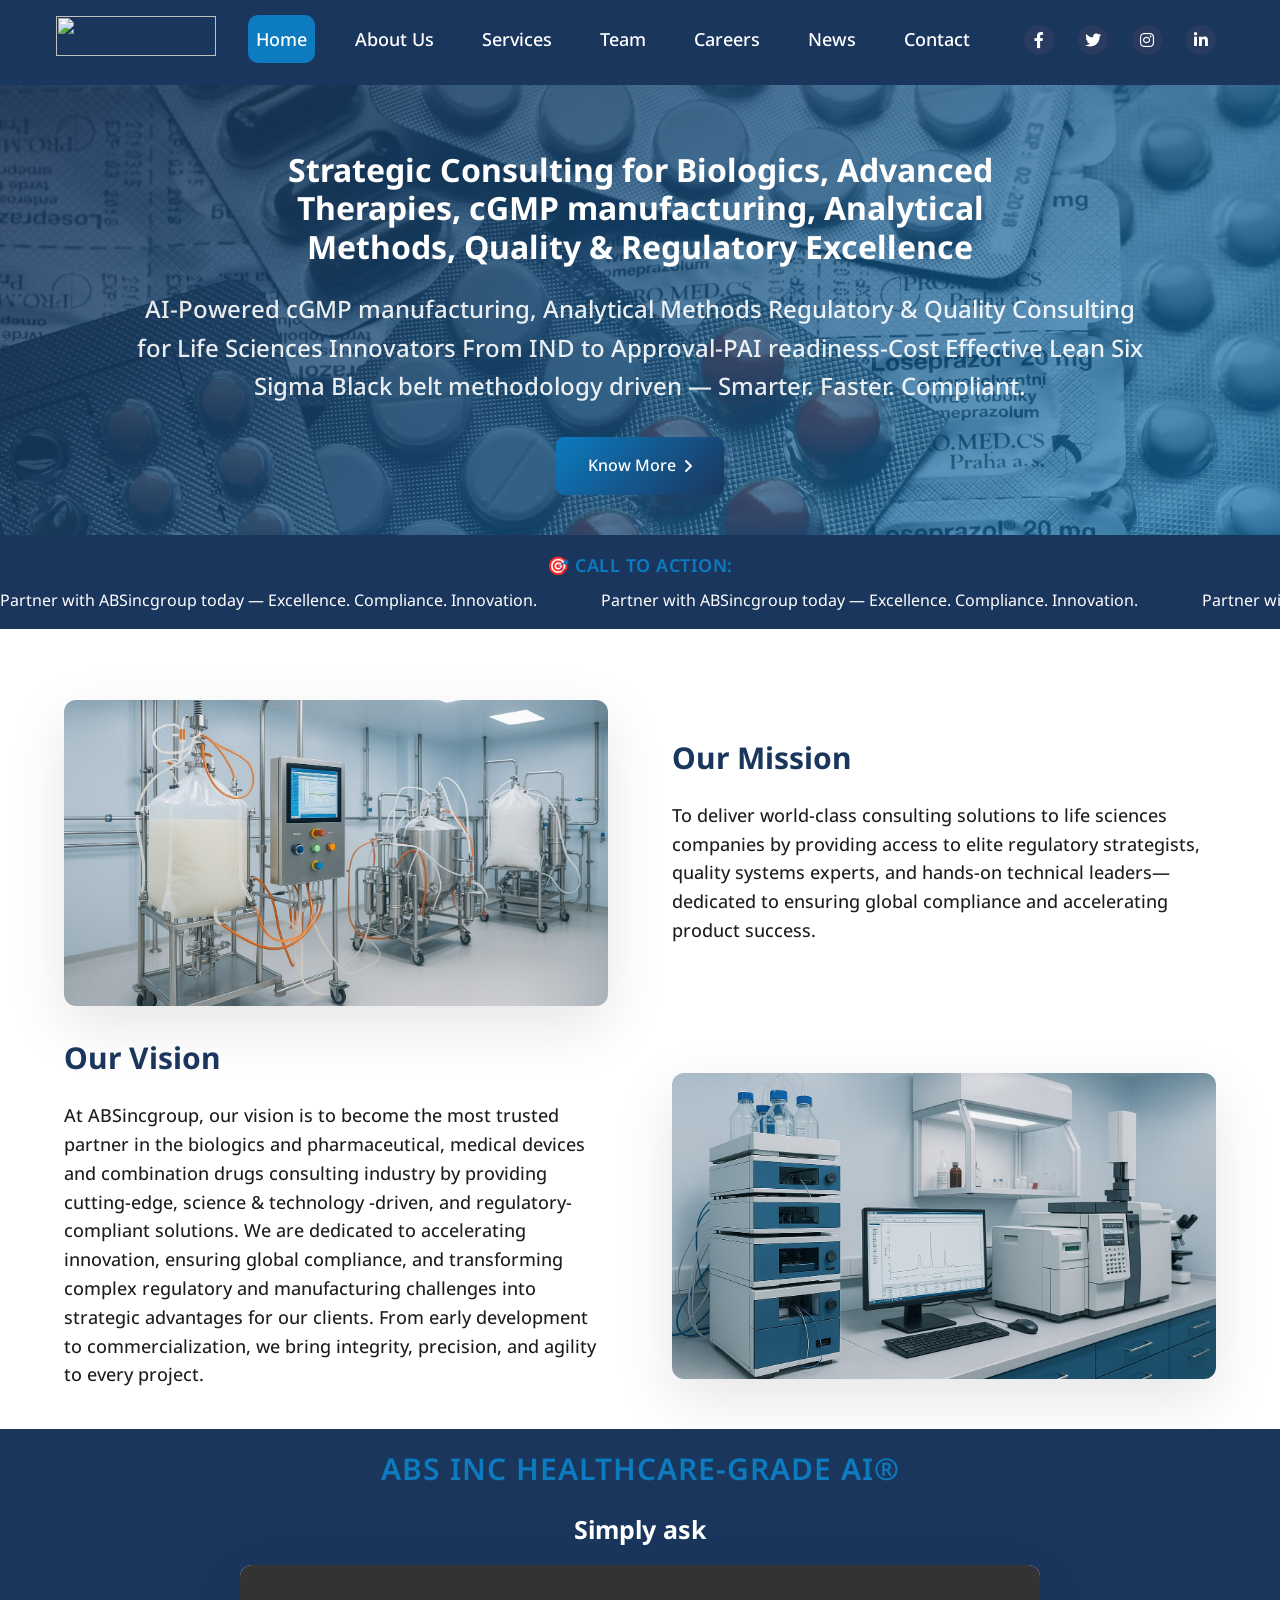
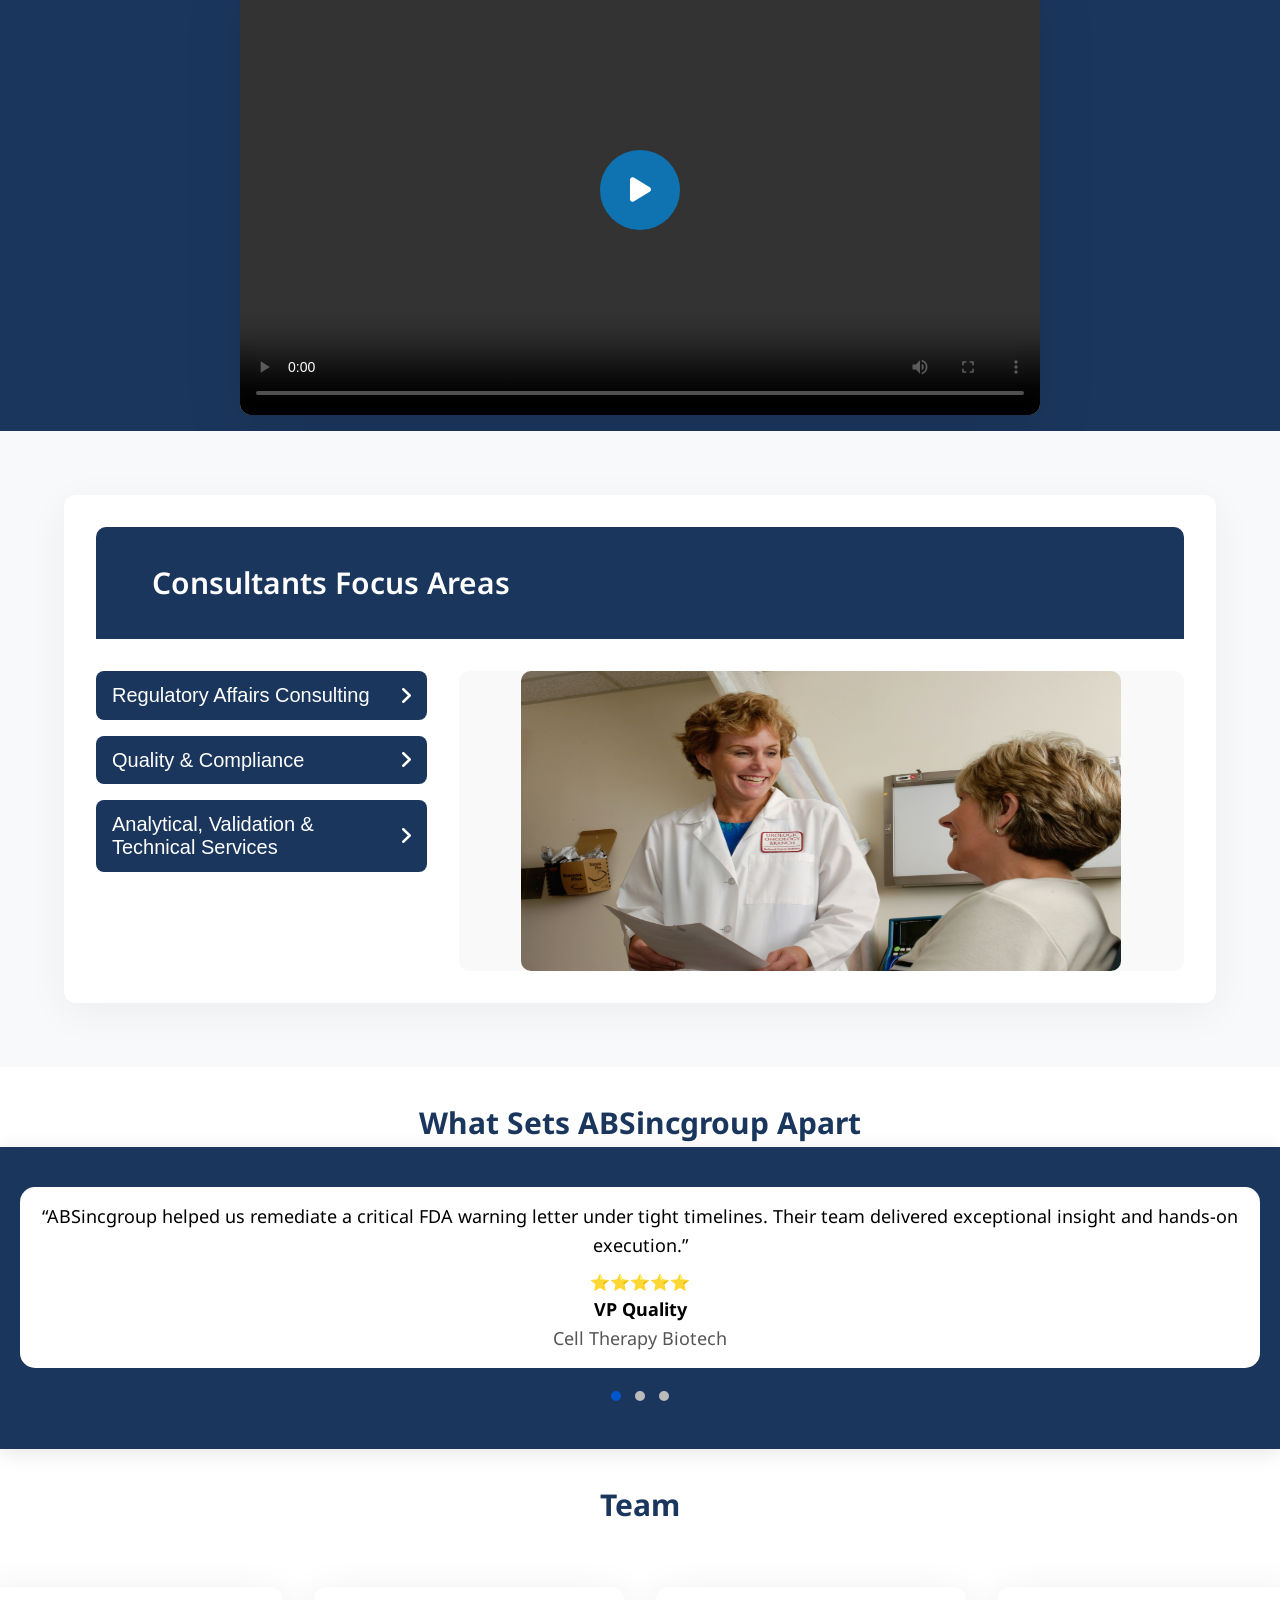
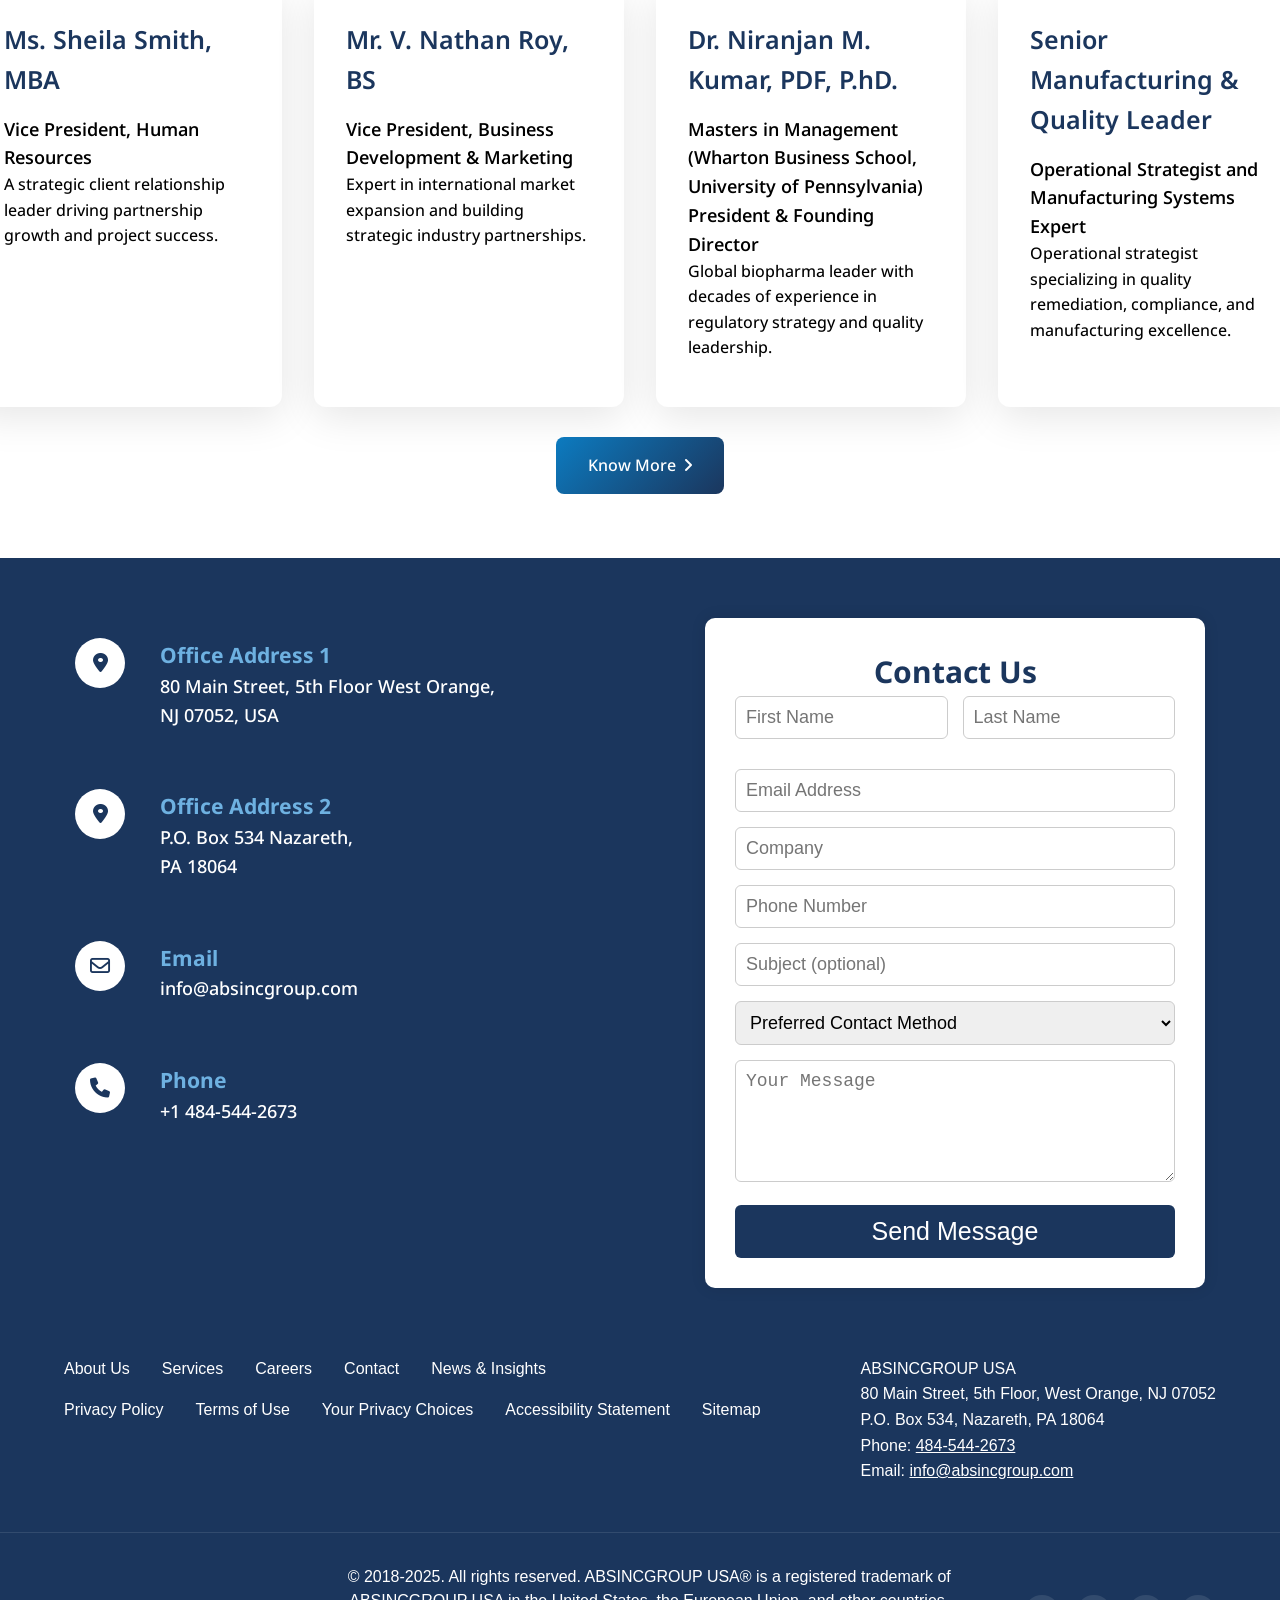
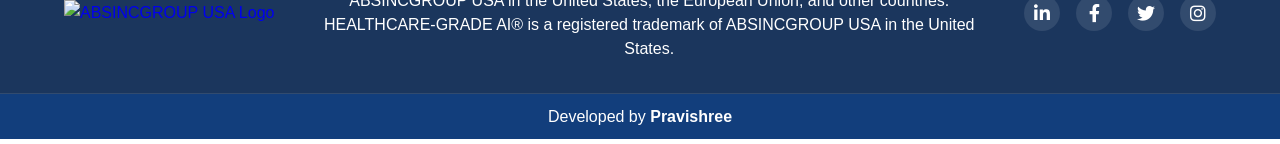
==== commit 1bf46125: "yathe22" ====
--- a/index.html
+++ b/index.html
@@ -57,9 +57,6 @@
                             <li class="nav-item dropdown">
                                 <a href="./pages/team.html" class="nav-link">Team</a>
                             </li>
-                            <!-- <li class="nav-item dropdown">
-                                <a href="./pages/spc.html" class="nav-link">SPC</a>
-                            </li> -->
                             <li class="nav-item">
                                 <a href="./pages/career.html" class="nav-link">Careers</a>
                             </li>
@@ -102,8 +99,7 @@
         <section class="hero-section">
             <div class="hero-slider" id="hero-slider">
                 <div class="hero-slide active">
-                    <div class="hero-bg"
-                        style="background-image: url('./assets/images/banner-1.jpg')">
+                    <div class="hero-bg" style="background-image: url('./assets/images/banner-3.jpg')">
                     </div>
                     <div class="hero-content">
                         <h1 class="hero-title">Strategic Consulting for Biologics, Advanced Therapies, cGMP
@@ -119,7 +115,7 @@
                     </div>
                 </div>
 
-                <div class="hero-slide">
+                <!-- <div class="hero-slide">
                     <div class="hero-bg"
                         style="background-image: url('./assets/images/banner-2.jpg')">
                     </div>
@@ -147,10 +143,10 @@
                             <i class="fa-solid fa-angle-right"></i>
                         </a>
                     </div>
-                </div>
-            </div>
-
-            <div class="hero-controls">
+                </div> -->
+            </div>
+
+            <!-- <div class="hero-controls">
                 <button title="btn" class="hero-prev"><i class="fa-solid fa-angle-left"></i></button>
                 <div class="hero-pagination">
                     <span class="dot active"></span>
@@ -158,7 +154,7 @@
                     <span class="dot"></span>
                 </div>
                 <button title="btn" class="hero-next"><i class="fa-solid fa-angle-right"></i></button>
-            </div>
+            </div> -->
         </section>
 
         <!-- News Ticker -->
@@ -177,15 +173,6 @@
                     <a href="./pages/career.html">Partner with ABSincgroup today — Excellence. Compliance.
                         Innovation.</a>
                 </div>
-                <!-- <div class="ticker-item">
-                    <a href="#">America's Greatness in the Biopharmaceutical Sector</a>
-                </div>
-                <div class="ticker-item">
-                    <a href="#">Understanding the Use of Medicines in the U.S. 2025</a>
-                </div>
-                <div class="ticker-item">
-                    <a href="#">Abs Inc named a front-runner in generative AI innovation</a>
-                </div> -->
             </div>
             <div class="ticker-controls">
                 <button title="btn" class="ticker-prev"><i class="fa-solid fa-chevron-left"></i></button>
@@ -200,12 +187,7 @@
                     <div class="content-left">
                         <div class="video-container">
                             <div class="video-placeholder">
-                                <!-- <img src="https://images.pexels.com/photos/3825581/pexels-photo-3825581.jpeg?auto=compress&cs=tinysrgb&w=800&h=600&dpr=1"
-                                    alt="Connected Intelligence"> -->
-                                <img src="./assets/images/mission.jpg" alt="">    
-                                <!-- <div class="play-button">
-                                    <i class="fas fa-play"></i>
-                                </div> -->
+                                <img src="./assets/images/mission.jpg" alt="">
                             </div>
                         </div>
                     </div>
@@ -214,7 +196,6 @@
                         <p>To deliver world-class consulting solutions to life sciences companies by providing access to
                             elite regulatory strategists, quality systems experts, and hands-on technical
                             leaders—dedicated to ensuring global compliance and accelerating product success.</p>
-                        <!-- <p>With our unique consortium model, we connect you with seasoned professionals, actionable insights, and advanced solutions tailored to your needs. By integrating deep industry knowledge with the latest in compliance, quality systems, analytics, and technology, we help you overcome obstacles and unlock new opportunities for growth and success.</p> -->
                     </div>
                 </div>
             </div>
@@ -236,12 +217,7 @@
                     <div class="content-left">
                         <div class="video-container">
                             <div class="video-placeholder">
-                                <!-- <img src="https://images.pexels.com/photos/3825581/pexels-photo-3825581.jpeg?auto=compress&cs=tinysrgb&w=800&h=600&dpr=1"
-                                    alt="Connected Intelligence"> -->
-                                <img src="./assets/images/vision.jpg" alt="">    
-                                <!-- <div class="play-button">
-                                    <i class="fas fa-play"></i>
-                                </div> -->
+                                <img src="./assets/images/vision.jpg" alt="">
                             </div>
                         </div>
                     </div>
@@ -257,9 +233,8 @@
                     <h2 class="video-heading">Simply ask</h2>
                     <div class="video-container large">
                         <div class="video-placeholder">
-                            <img src="https://images.pexels.com/photos/3861969/pexels-photo-3861969.jpeg?auto=compress&cs=tinysrgb&w=1200&h=800&dpr=1"
-                                alt="AI Assistant">
-                            <div class="play-button">
+                            <video id="video" src="./assets/videos/Absinc Group.mp4" type="video/mp4" controls></video>
+                            <div class="play-button" id="playButton">
                                 <i class="fas fa-play"></i>
                             </div>
                         </div>
@@ -267,7 +242,7 @@
                 </div>
             </div>
         </section>
- 
+
         <!-- Solutions Tab Section -->
         <section id="explore-solutions" class="solutions-tab-section">
             <div class="container">
@@ -306,40 +281,57 @@
         </section>
 
         <!-- What Sets Apart section -->
-        <section class="why-join-us-section consulting-section">
+        <section class="what-sets-apart-section consulting-section">
             <div class="content-block">
                 <h2>What Sets ABSincgroup Apart</h2>
-                <h6>Unlike traditional consulting firms that focus primarily on regulatory documentation or quality oversight, ABSincgroup bridges the gap between strategic compliance and real-world operational execution. 
+                <!-- <h6>Unlike traditional consulting firms that focus primarily on regulatory documentation or quality
+                    oversight, ABSincgroup bridges the gap between strategic compliance and real-world operational
+                    execution.
                     Here’s how we stand apart from industry peers like regulatory and quality Consulting:</h6>
                 <h4>✅ Hands-On Expertise in Manufacturing and Fill-Finish Operations</h4>
                 <ol style="list-style: disc; padding-left: 50px">
-                    <li>While other firms offer high-level QA and regulatory guidance, we go beyond — into the plant, the cleanroom, and the fill line. Our consultants bring deep experience resolving real-time production issues, aseptic processing challenges, and formulation instability across biologics, vaccines, mAbs, and cell & gene therapies.</li>
+                    <li>While other firms offer high-level QA and regulatory guidance, we go beyond — into the plant,
+                        the cleanroom, and the fill line. Our consultants bring deep experience resolving real-time
+                        production issues, aseptic processing challenges, and formulation instability across biologics,
+                        vaccines, mAbs, and cell & gene therapies.</li>
                 </ol>
 
                 <h4>✅ End-to-End Technical and Regulatory Integration</h4>
                 <ol style="list-style: disc; padding-left: 50px;">
-                    <li>We provide not just product characterization support, but also design and implement non-clinical and clinical testing protocols, bridging the gap from discovery to human trials with precision and compliance.</li>
+                    <li>We provide not just product characterization support, but also design and implement non-clinical
+                        and clinical testing protocols, bridging the gap from discovery to human trials with precision
+                        and compliance.</li>
                 </ol>
 
                 <h4>✅ Complex Analytical Method Development & Troubleshooting</h4>
                 <ol style="list-style: disc; padding-left: 50px;">
-                    <li>Our team solves method development challenges others can’t. From biologics to synthetic molecules, we help design, validate, and troubleshoot assays that support product release, stability, comparability, and regulatory filings.</li>
+                    <li>Our team solves method development challenges others can’t. From biologics to synthetic
+                        molecules, we help design, validate, and troubleshoot assays that support product release,
+                        stability, comparability, and regulatory filings.</li>
                 </ol>
 
                 <h4>✅ Six Sigma Black Belt–Driven Efficiency</h4>
                 <ol style="list-style: disc; padding-left: 50px;">
-                    <li>We saved our client companies multi millions in operational expenses. Our certified Lean Six Sigma Black Belt experts don’t just advise — they implement. We reduce batch failures, cycle times, and manufacturing waste using proven methodologies that transform underperforming operations into high-efficiency, inspection-ready environments.</li>
+                    <li>We saved our client companies multi millions in operational expenses. Our certified Lean Six
+                        Sigma Black Belt experts don’t just advise — they implement. We reduce batch failures, cycle
+                        times, and manufacturing waste using proven methodologies that transform underperforming
+                        operations into high-efficiency, inspection-ready environments.</li>
                 </ol>
 
                 <h4>✅ Strategic + Tactical Execution</h4>
                 <ol style="list-style-type: disc; padding-left: 50px;">
-                    <li>We deliver strategic regulatory and QA solutions and get involved in the execution — from cleaning validation and media fills to CAPA closure, deviation remediation, and on-site training.</li>
+                    <li>We deliver strategic regulatory and QA solutions and get involved in the execution — from
+                        cleaning validation and media fills to CAPA closure, deviation remediation, and on-site
+                        training.</li>
                 </ol>
 
                 <h4>✅ Support for Struggling Corporations & Compliance Recovery</h4>
                 <ol style="list-style-type: disc; padding-left: 50px;">
-                    <li>We specialize in working with companies facing serious compliance risks, operational inefficiencies, or stalled development programs. Whether you’re recovering from a 483/Warning Letter or scaling toward commercialization, we bring clarity, speed, and precision to get you back on track.</li>
-                </ol>
+                    <li>We specialize in working with companies facing serious compliance risks, operational
+                        inefficiencies, or stalled development programs. Whether you’re recovering from a 483/Warning
+                        Letter or scaling toward commercialization, we bring clarity, speed, and precision to get you
+                        back on track.</li>
+                </ol> -->
             </div>
         </section>
 
@@ -347,38 +339,29 @@
         <section class="testimonial-section">
             <div class="carousel">
                 <div class="testimonial active">
-                    <!-- <img src="https://i.pravatar.cc/100?img=1" alt="User 1"> -->
-                    <p>“ABSincgroup helped us remediate a critical FDA warning letter under tight timelines. Their team
+                    <p class="quote">“ABSincgroup helped us remediate a critical FDA warning letter under tight timelines. Their team
                         delivered exceptional insight and hands-on execution.”</p>
-                    <div class="quote">⭐⭐⭐⭐⭐</div>
+                    <div class="rating">⭐⭐⭐⭐⭐</div>
                     <div class="name">VP Quality</div>
                     <div class="role">Cell Therapy Biotech</div>
                 </div>
 
                 <div class="testimonial">
-                    <!-- <img src="https://i.pravatar.cc/100?img=2" alt="User 2"> -->
-                    <p>“Their biologics manufacturing experts streamlined our tech transfer and reduced our batch
+                    <p class="quote">“Their biologics manufacturing experts streamlined our tech transfer and reduced our batch
                         failure rate significantly. Highly professional and knowledgeable.”</p>
-                    <div class="quote">⭐⭐⭐⭐⭐</div>
+                    <div class="rating">⭐⭐⭐⭐⭐</div>
                     <div class="name">Head of Operations</div>
                     <div class="role">Vaccines Developer </div>
                 </div>
 
                 <div class="testimonial">
-                    <!-- <img src="https://i.pravatar.cc/100?img=3" alt="User 3"> -->
-                    <p>“We relied on ABSincgroup for our monoclonal antibody facility qualification and regulatory
+                    <p class="quote">“We relied on ABSincgroup for our monoclonal antibody facility qualification and regulatory
                         support. Their validation and QA consultants were top-tier.”</p>
-                    <div class="quote">⭐⭐⭐⭐⭐</div>
+                    <div class="rating">⭐⭐⭐⭐⭐</div>
                     <div class="name">Director of CMC</div>
                     <div class="role">Global Pharma</div>
                 </div>
-
-                <!-- Dots -->
-                <!-- <div class="dots">
-                    <span class="dot active" onclick="goToSlide(0)"></span>
-                    <span class="dot" onclick="goToSlide(1)"></span>
-                    <span class="dot" onclick="goToSlide(2)"></span>
-                </div> -->
+                
                 <div class="dots">
                     <span class="testimonial-dot"></span>
                     <span class="testimonial-dot"></span>
@@ -395,110 +378,52 @@
                     <h3>Team</h3>
                 </div>
                 <div class="insights-grid">
-                    <div class="insight-card large">
-                        <!-- <div class="card-image"
-                            style="background-image: url('https://images.pexels.com/photos/3184311/pexels-photo-3184311.jpeg?auto=compress&cs=tinysrgb&w=800&h=600&dpr=1')">
-                        </div> -->
-                        <div class="card-image" style="background-image: url('./assets/images/team1.jpg')"></div>
-                        <div class="card-content">
-                            <h3>👩‍💼 Ms. Sheila Smith, MBA</h3>
-                            <p>Vice President, Human Resources</p>
-                            <p>Sheila Smith, MBA, is Vice President of Human Resources at ABSincgroup, bringing over two
-                                decades of HR leadership in life sciences, biologics, and regulated manufacturing. She
-                                leads company-wide talent strategy, workforce development, and HR operations — ensuring
-                                ABSincgroup attracts and retains top-tier scientific and regulatory experts.</p>
-                            <p>Sheila has deep expertise in hiring strategy, compensation planning, performance systems,
-                                and leadership development. She also oversees vendor contracting and qualification for
-                                HR and training service providers, ensuring compliance and cost-effectiveness.</p>
-                            <p>Prior to ABSincgroup, Sheila held senior HR roles at major biopharma firms, where she led
-                                large-scale workforce expansion, HRIS implementation, and global compensation
-                                initiatives. She holds an MBA in Human Resource Management.</p>
-                        </div>
-                    </div>
-
-                    <div class="insight-card large">
-                        <!-- <div class="card-image"
-                            style="background-image: url('https://images.pexels.com/photos/590022/pexels-photo-590022.jpeg?auto=compress&cs=tinysrgb&w=800&h=600&dpr=1')">
-                        </div> -->
-                        <div class="card-image" style="background-image: url('./assets/images/team2.jpg')"></div>
-                        <div class="card-content">
-                            <h3>🤝 Mr. V. Nathan Roy, BS</h3>
-                            <p>Vice President, Business Development & Marketing</p>
-                            <p>Nathan Roy serves as Vice President of Business Development & Marketing at ABSincgroup,
-                                where he leads strategic growth initiatives across the biologics, cell and gene therapy,
-                                and pharmaceutical sectors. With a strong background in pharmaceutical sales and
-                                marketing, Nathan brings over 15 years of experience driving revenue, forming strategic
-                                alliances, and expanding global market presence in regulated healthcare industries.</p>
-                            <p>Nathan is responsible for developing client partnerships, shaping go-to-market
-                                strategies, and leading branding efforts that reflect ABSincgroup’s deep expertise in
-                                regulatory compliance, cGMP manufacturing, and quality systems consulting. He plays a
-                                key role in identifying new market opportunities, overseeing proposal development, and
-                                guiding cross-functional commercial campaigns.</p>
-                            <p>A graduate in Pharmaceutical Sales and Marketing, Nathan’s success stems from his ability
-                                to translate technical consulting services into tailored solutions that meet the
-                                evolving needs of biotech, pharma, and medical device clients. His leadership supports
-                                ABSincgroup’s growth as a trusted partner for innovation, compliance, and
-                                operational excellence.</p>
-                        </div>
-                    </div>
-
-                    <div class="insight-card large">
-                        <!-- <div class="card-image"
-                            style="background-image: url('https://images.pexels.com/photos/590022/pexels-photo-590022.jpeg?auto=compress&cs=tinysrgb&w=800&h=600&dpr=1')">
-                        </div> -->
-                        <div class="card-image" style="background-image: url('./assets/images/team2.jpg')"></div>
-                        <div class="card-content">
-                            <h3>Dr. Niranjan M. Kumar, PDF, P.hD.</h3>
-                            <p>Masters in Management (Wharton Business School, University of Pennsylvania)</p>
-                            <p>President & Founding Director</p>
-                            <p>Dr. Niranjan Kumar is the President and Founding Director of ABSincgroup, a premier
-                                regulatory and technical consulting firm specializing in biologics, pharmaceuticals,
-                                cell and gene therapy, and medical devices. With a distinguished career spanning over 30
-                                + years, Dr. Kumar has held senior leadership and global management roles across
-                                top-tier life sciences and global Biopharma companies, driving R&D, innovation, Quality
-                                & Regulatory compliance and operational excellence on a worldwide scale.</p>
-                            <p>A visionary leader with deep scientific and regulatory insight, Dr. Kumar founded
-                                ABSincgroup to address the growing complexity of product development, FDA compliance,
-                                and manufacturing challenges in highly regulated sectors. Under his leadership, the
-                                company has built an elite network of scientific and regulatory experts, serving as a
-                                trusted advisor to numerous Fortune 500 clients, emerging biotechs, and multinational
-                                pharma companies. He has Six Sigma Black Belt certification and USP expert committee
-                                member. </p>
-                            <p>Dr. Kumar has successfully led strategic partnerships, regulatory remediation programs,
-                                and product development initiatives that have transformed clients’ business outcomes —
-                                from resolving FDA Warning Letters and Consent Decrees to accelerating commercialization
-                                and GMP readiness. His track record includes successful consulting engagements across
-                                North America, Europe, and the Middle East.</p>
-                            <p>Known for combining scientific precision with executive leadership, Dr. Kumar continues
-                                to expand ABSincgroup’s global impact through expert-led consulting in FDA readiness,
-                                cGMP manufacturing, quality systems, regulatory strategy, and technology transfer. Dr.
-                                Kumar published in peer reviewed journal and presented in national and international
-                                conferences. Authored > 1000 technical documents and IND, NDA, eBLAs and MAA and
-                                core-team for launching blockbuster biologics.</p>
-                        </div>
-                    </div>
-
-                    <!-- <div class="insight-card large">
-                        <div class="card-image"
-                            style="background-image: url('https://images.pexels.com/photos/590022/pexels-photo-590022.jpeg?auto=compress&cs=tinysrgb&w=800&h=600&dpr=1')">
-                        </div>
-                        <div class="card-content">
-                            <h3>Ms. Sheila Smith</h3>
-                            <p>Client Relationship and Accounts Management Director</p>
-
-                        </div>
-                    </div>
-
-                    <div class="insight-card large">
-                        <div class="card-image"
-                            style="background-image: url('https://images.pexels.com/photos/590022/pexels-photo-590022.jpeg?auto=compress&cs=tinysrgb&w=800&h=600&dpr=1')">
-                        </div>
-                        <div class="card-content">
-                            <h3>Mr. V. Nathan</h3>
-                            <p>Business Development Manager</p>
-                        </div>
-                    </div> -->
-                </div>
+                    <a href="./pages/team.html#insights">
+                        <div class="insight-card large">
+                            <div class="card-content">
+                                <h3 class="name">Ms. Sheila Smith, MBA</h3>
+                                <h4 class="designation">Vice President, Human Resources</h4>
+                                <h6 class="description">A strategic client relationship leader driving partnership growth and project success.</h6>
+                            </div>
+                        </div>
+                    </a>
+
+                    <a href="./pages/team.html#insights">
+                        <div class="insight-card large">
+                            <div class="card-content">
+                                <h3 class="name">Mr. V. Nathan Roy, BS</h3>
+                                <h4 class="designation">Vice President, Business Development & Marketing</h4>
+                                <h6 class="description">Expert in international market expansion and building strategic industry partnerships.</h6>
+                            </div>
+                        </div>
+                    </a>
+
+                    <a href="./pages/team.html#insights">
+                        <div class="insight-card large">
+                            <div class="card-content">
+                                <h3 class="name">Dr. Niranjan M. Kumar, PDF, P.hD.</h3>
+                                <h4 class="designation">Masters in Management (Wharton Business School, University of Pennsylvania)</h4>
+                                <h4 class="designation">President & Founding Director</h4>
+                                <h6 class="description">Global biopharma leader with decades of experience in regulatory strategy and quality leadership.</h6>
+                            </div>
+                        </div>
+                    </a>
+
+                    <a href="./pages/team.html#insights">
+                        <div class="insight-card large">
+                            <div class="card-content">
+                                <h3 class="name">Senior Manufacturing & Quality Leader</h3>
+                                <h4 class="designation">Operational Strategist and Manufacturing Systems Expert</h4>
+                                <h6 class="description">Operational strategist specializing in quality remediation, compliance, and manufacturing excellence.</h6>
+                            </div>
+                        </div>
+                    </a>
+                </div>
+
+                <a href="./pages/team.html#insights" class="cta-btn">
+                    <span class="tile">Know More</span>
+                    <i class="fa-solid fa-angle-right"></i>
+                </a>
             </div>
         </section>
 
@@ -558,12 +483,12 @@
             </div>
         </section>
 
-        <!-- Footer -->
-        <footer class="footer">
+        <!-- Old Footer -->
+        <!-- <footer class="footer">
             <div class="footer-main">
                 <div class="container">
                     <div class="footer-content">
-                        <div class="footer-copyright">©2025 Abs Inc Inc, All Rights Reserved.</div>
+                        <div class="footer-copyright">©2025 ABSINCGROUP USA, All Rights Reserved.</div>
                         <div class="footer-links">
                             <div class="footer-links-row">
                                 <a href="#" target="_blank">Investor Relations</a>
@@ -591,14 +516,12 @@
                     <div class="footer-bottom-content">
                         <div class="footer-logo">
                             <a href="/">
-                                <!-- Abs -->
                                 <img src="./assets/images/Absinc-logo-footer.svg" alt="Abs Inc" width="236">
                             </a>
                         </div>
                         <div class="footer-copyright-extended">
-                            <p>© 2018-2025. All rights reserved. Abs Inc® is a registered trademark of Abs Inc Inc. in
-                                the United States, the European Union, and various other countries.<br>
-                                HEALTHCARE-GRADE AI® is a registered trademark of Abs Inc Inc. in the United States.</p>
+                            <p>© 2018-2025. All rights reserved. ABSINCGROUP USA® is a registered trademark of ABSINCGROUP USA in the United States, the European Union, and other countries.
+                                HEALTHCARE-GRADE AI® is a registered trademark of ABSINCGROUP USA in the United States.</p>
                         </div>
                         <div class="footer-social">
                             <a href="https://www.facebook.com/Abs Inc" title="link" rel="noopener" target="_blank"
@@ -628,6 +551,83 @@
                 </a>
             </div>
 
+        </footer> -->
+
+        <!-- New Footer -->
+        <footer class="footer">
+            <div class="footer-main">
+                <div class="container">
+                    <div class="footer-content">
+
+                        <!-- Navigation Links -->
+                        <div class="footer-links">
+                            <div class="footer-links-row">
+                                <a href="/about">About Us</a>
+                                <a href="/services">Services</a>
+                                <a href="/careers">Careers</a>
+                                <a href="/contact">Contact</a>
+                                <a href="/news">News & Insights</a>
+                            </div>
+                            <div class="footer-links-row">
+                                <a href="/privacy-policy" target="_blank">Privacy Policy</a>
+                                <a href="/terms-of-use" target="_blank">Terms of Use</a>
+                                <a href="/privacy-choices" target="_blank">Your Privacy Choices</a>
+                                <a href="/accessibility" target="_blank">Accessibility Statement</a>
+                                <a href="/sitemap" target="_blank">Sitemap</a>
+                            </div>
+                        </div>
+
+                        <!-- Address & Contact Info -->
+                        <div class="footer-contact">
+                            <p>
+                                ABSINCGROUP USA<br>
+                                80 Main Street, 5th Floor, West Orange, NJ 07052<br>
+                                P.O. Box 534, Nazareth, PA 18064<br>
+                                Phone: <a href="tel:+14845442673">484-544-2673</a><br>
+                                Email: <a href="mailto:info@absincgroup.com">info@absincgroup.com</a>
+                            </p>
+                        </div>
+
+                    </div>
+                </div>
+            </div>
+
+            <div class="footer-bottom">
+                <div class="container">
+                    <div class="footer-bottom-content">
+                        <div class="footer-logo">
+                            <a href="/">
+                                <img src="./assets/images/Absinc-logo-footer.svg" alt="ABSINCGROUP USA Logo"
+                                    width="236">
+                            </a>
+                        </div>
+                        <div class="footer-copyright-extended">
+                            <p>
+                                © 2018-2025. All rights reserved. ABSINCGROUP USA® is a registered trademark of
+                                ABSINCGROUP USA in the United States, the European Union, and other countries.<br>
+                                HEALTHCARE-GRADE AI® is a registered trademark of ABSINCGROUP USA in the United States.
+                            </p>
+                        </div>
+                        <div class="footer-social">
+                            <a href="https://www.linkedin.com/company/absincgroupusa" title="LinkedIn"
+                                rel="noopener noreferrer" target="_blank" class="social-link"><i
+                                    class="fab fa-linkedin-in"></i></a>
+                            <a href="https://www.facebook.com/AbsInc" title="Facebook" rel="noopener noreferrer"
+                                target="_blank" class="social-link"><i class="fab fa-facebook-f"></i></a>
+                            <a href="https://twitter.com/AbsInc_global" title="Twitter" rel="noopener noreferrer"
+                                target="_blank" class="social-link"><i class="fab fa-twitter"></i></a>
+                            <a href="https://www.instagram.com/AbsInc" title="Instagram" rel="noopener noreferrer"
+                                target="_blank" class="social-link"><i class="fab fa-instagram"></i></a>
+                        </div>
+                    </div>
+                </div>
+            </div>
+
+            <div class="final-copyright">
+                <a href="https://pravishree.com/" target="_blank" rel="noopener noreferrer">
+                    <p>Developed by <b>Pravishree</b></p>
+                </a>
+            </div>
         </footer>
 
         <!-- Back to Top Button -->
--- a/css/style.css
+++ b/css/style.css
@@ -23,6 +23,26 @@
     margin: 0 auto;
     padding: 0 1.5rem;
     width: 100%;
+}
+
+a{
+    text-decoration: none;
+}
+
+:root{
+    --navbar-elements-size: 18px;
+    --navbar-social-icons: 20px;
+    --banner-heading: 32px;
+    --banner-subheading: 24px;
+    --section-headings: 30px;
+    --section-subheadings: 25px;
+    --section-main-content: 20px;
+    --section-content: 18px;
+    --section-normal: 16px;
+    --footer-elements: 16px;
+    --footer-social-icons: 18px;
+    --copyright-section: 16
+    px;
 }
 
 /************** Header Section Starts ************/
@@ -109,7 +129,7 @@
 .header .nav-link {
     color: white;
     text-decoration: none;
-    font-size: 18px;
+    font-size: var(--navbar-elements-size);
     font-weight: 500;
     padding: 0.75rem 0.5rem;
     transition: color 0.3s ease;
@@ -141,7 +161,7 @@
 .header .social-media-icons .social-link {
     width: 25px;
     height: 25px;
-    background: rgba(255, 255, 255, 0.1);
+    background: rgba(168, 120, 120, 0.1);
     border-radius: 50%;
     display: flex;
     align-items: center;
@@ -232,7 +252,7 @@
 .hero-section {
     position: relative;
     top: 85px;
-    min-height: 500px;
+    min-height: 450px;
     overflow: hidden;
     display: flex;
     align-items: center;
@@ -300,7 +320,7 @@
 }
 
 .hero-section .hero-title {
-    font-size: 30px;
+    font-size: var(--banner-heading);
     font-weight: 700;
     line-height: 1.2;
     padding-top: 50px;
@@ -310,7 +330,8 @@
 }
 
 .hero-section .hero-description {
-    font-size: 20px;
+    font-size: var(--banner-subheading);
+    font-weight: 500;
     line-height: 1.6;
     margin-bottom: 2rem;
     opacity: 0.9;
@@ -494,7 +515,7 @@
 }
 
 .fifty-fifty-section .content-right h3 {
-    font-size: 2.25rem;
+    font-size: var(--section-headings);
     font-weight: 700;
     color: #1B365D;
     line-height: 1.3;
@@ -502,9 +523,10 @@
 }
 
 .fifty-fifty-section .content-right p {
-    font-size: 1.125rem;
+    font-size: var(--section-content);
+    font-weight: 450;
     line-height: 1.6;
-    color: #666;
+    color: #1e1d1d;
     margin-bottom: 1.5rem;
 }
 
@@ -620,7 +642,7 @@
 
 .video-section .video-eyebrow {
     color: #0C7BC0;
-    font-size: 0.875rem;
+    font-size: var(--section-headings);
     font-weight: 600;
     text-transform: uppercase;
     letter-spacing: 1px;
@@ -629,7 +651,7 @@
 
 .video-section .video-heading {
     color: white;
-    font-size: 3rem;
+    font-size: var(--section-subheadings);
     font-weight: 700;
     margin-bottom: 1rem;
 }
@@ -657,7 +679,7 @@
     cursor: pointer;
 }
 
-.video-section .video-placeholder img {
+.video-section .video-placeholder video {
     width: 100%;
     height: 100%;
     object-fit: cover;
@@ -676,8 +698,14 @@
     align-items: center;
     justify-content: center;
     color: white;
+    z-index: 2;
     font-size: 1.5rem;
     transition: all 0.3s ease;
+}
+
+.video-section .play-button i{
+    color: #fff;
+    font-size: 28px;
 }
 
 .video-section .play-button:hover {
@@ -714,13 +742,14 @@
 .solutions-tab-section .tab-btn {
     background: none;
     border: none;
-    color: rgba(255, 255, 255, 0.7);
+    color: #fff;
     padding: 1rem 1.5rem;
     border-radius: 8px;
     cursor: pointer;
     transition: all 0.3s ease;
     white-space: nowrap;
-    font-weight: 500;
+    font-size: var(--section-headings);
+    font-weight: 600;
 }
 
 .solutions-tab-section .tab-btn:hover {
@@ -750,8 +779,8 @@
 
 .solutions-tab-section .toggle-btn {
   padding: 0.8rem 1rem;
-  font-size: 1rem;
-  font-weight: 600;
+  font-size: var(--section-main-content);
+  font-weight: 300;
   background-color: #1B365D;
   color: white;
   border: none;
@@ -772,6 +801,7 @@
   justify-content: center;
   align-items: center;
   min-height: 300px;
+  font-size: var(--section-content);
 }
 
 .solutions-tab-section .toggle-content img {
@@ -814,19 +844,17 @@
 /*********** Solutions Tab Section Ends *************/
 
 /*********** What Sets Apart Section Starts *************/
-.why-join-us-section h2,
-.why-join-us-section h6{
+.what-sets-apart-section{
+    position: relative;
+    top: 172px;
+}
+
+.what-sets-apart-section h2{
     text-align: center;
-}
-
-.why-join-us-section h6{
-    margin: 10px;
-    font-size: 13px;
-}
-
-.why-join-us-section h4{
     color: #1B365D;
-}
+    font-size: var(--section-headings);
+}
+
 
 /*********** What Sets Apart Section Ends *************/
 
@@ -864,36 +892,22 @@
     display: flex;
 }
 
-.testimonial-section .testimonial img {
-    width: 100px;
-    height: 100px;
-    border-radius: 50%;
-    object-fit: cover;
-    box-shadow: 0 0 8px rgba(0, 0, 0, 0.2);
-    margin-bottom: 20px;
-}
-
-.testimonial-section .testimonial p {
-    font-size: 20px;
+.testimonial-section .testimonial .quote {
+    font-size: var(--section-content);
     color: #000;
     line-height: 1.6;
     margin-bottom: 10px;
 }
 
-.testimonial-section .testimonial .quote {
-    color: #0056cc;
-    font-size: 18px;
-    margin: 10px 0;
-}
-
 .testimonial-section .testimonial .name {
+    color: #000;
+    font-size: var(--section-content);
     font-weight: bold;
-    color: #000;
-    font-size: 20px;
 }
 
 .testimonial-section .testimonial .role {
     font-size: 18px;
+    font-size: var(--section-content);
     color: #555;
 }
 
@@ -923,21 +937,30 @@
     padding: 4rem 1.5rem;
 }
 
+.teams-section .container{
+    display: flex;
+    flex-direction: column;
+    justify-content: center;
+    align-items: center;
+}
+
 .teams-section .stats-header {
     text-align: center;
     margin-bottom: 3rem;
 }
 
 .teams-section .stats-header h3 {
-    font-size: 2.5rem;
+    font-size: var(--section-headings);
     font-weight: 700;
     color: #1B365D;
 }
 
 .teams-section .insights-grid {
     display: grid;
-    grid-template-columns: repeat(2, 1fr);
+    grid-template-columns: repeat(4, 1fr);
     gap: 2rem;
+    margin: 10px;
+    margin-bottom: 30px;
 }
 
 .teams-section .insight-card {
@@ -946,38 +969,82 @@
     overflow: hidden;
     box-shadow: 0 10px 40px rgba(0, 0, 0, 0.1);
     transition: transform 0.3s ease;
+    height: 420px;
+    width: 310px;
 }
 
 .teams-section .insight-card:hover {
     transform: translateY(-10px);
 }
 
-.teams-section .insight-card.large .card-image {
-    height: 350px;
-}
-
-.teams-section .card-image {
-    background-size: cover;
-    background-position: center;
-    position: relative;
-}
-
 .teams-section .card-content {
     padding: 2rem;
 }
 
-.teams-section .card-content h3 {
-    font-size: 1.5rem;
-    font-weight: 700;
+.teams-section .card-content .name {
+    font-size: var(--section-subheadings);
+    font-weight: 600;
     color: #1B365D;
     margin-bottom: 1rem;
 }
 
-.teams-section .card-content p {
-    color: #666;
-    line-height: 1.6;
-    margin-bottom: 1.5rem;
-}
+.teams-section .card-content .designation{
+    font-size: var(--section-content);
+    font-weight: 550;
+    color: #000;
+}
+
+.teams-section .card-content .description{
+    font-size: var(--section-normal);
+    font-weight: 450;
+    color: #000;
+}
+
+.teams-section .cta-btn {
+    display: inline-flex;
+    align-items: center;
+    gap: 0.5rem;
+    padding: 1rem 2rem;
+    background: linear-gradient(135deg, #0C7BC0 0%, #1B365D 100%);
+    color: white;
+    text-decoration: none;
+    border-radius: 8px;
+    font-weight: 500;
+    transition: all 0.3s ease;
+    border: none;
+    cursor: pointer;
+    position: relative;
+    overflow: hidden;
+}
+
+.teams-section .cta-btn:hover {
+    transform: translateY(-2px);
+    box-shadow: 0 8px 25px rgba(12, 123, 192, 0.3);
+}
+
+.teams-section .cta-btn .tile {
+    position: relative;
+    z-index: 2;
+}
+
+@media screen and (max-width: 1200px) {
+    .teams-section .insights-grid {
+        grid-template-columns: repeat(3, 1fr);
+    }
+}
+
+@media screen and (max-width: 900px) {
+    .teams-section .insights-grid {
+        grid-template-columns: repeat(2, 1fr);
+    }
+}
+
+@media screen and (max-width: 540px) {
+    .teams-section .insights-grid {
+        grid-template-columns: repeat(1, 1fr);
+    }
+}
+
 /*********** Team Section Ends *************/
 
 /*********** Contact Section Starts *************/
@@ -1001,13 +1068,6 @@
 }
 
 .contact-section .contact-info {
-    /* width: 60%;
-    height: 60%;
-    min-height: 400px;
-    border: none;
-    border-radius: 10px;
-    box-shadow: 0 0 10px rgba(0, 0, 0, 0.1); */
-
     display: flex;
     flex-direction: column;
     background-color: #1B365D;
@@ -1023,15 +1083,6 @@
 }
 
 .contact-section .contact-info .box .icon{
-    /* min-width: 60px;
-    height: 60px;
-    background: #fff;
-    display: flex;
-    justify-content: center;
-    align-items: center;
-    border-radius: 50%;
-    font-size: 22px; */
-
     width: 50px;
     height: 50px;
     background: #fff;
@@ -1046,7 +1097,7 @@
 .contact-section .contact-info .box .text{
     display: flex;
     margin-left: 20px;
-    font-size: 15px;
+    font-size: var(--section-content);
     color: #fff;
     flex-direction: column;
     font-weight: 500;
@@ -1067,9 +1118,8 @@
 }
 
 .contact-section .form-container h2 {
-    /* margin-bottom: 20px; */
     color: #1B365D;
-    font-size: 24px;
+    font-size: var(--section-headings);
     text-align: center;
 }
 
@@ -1081,7 +1131,7 @@
     margin-bottom: 15px;
     border: 1px solid #ccc;
     border-radius: 6px;
-    font-size: 15px;
+    font-size: var(--section-content);
 }
 
 .contact-section .form-container .row{
@@ -1101,7 +1151,7 @@
     color: white;
     border: none;
     border-radius: 6px;
-    font-size: 16px;
+    font-size: var(--section-subheadings);
     cursor: pointer;
     transition: background-color 0.3s ease;
 }
@@ -1130,22 +1180,13 @@
 }
 /*********** Contact Section Ends *************/
 
-
-/*********** Careers Section Starts (still not confirmed) ***********/
-.careers-section {
-    position: relative;
-    top: 140px;
-    padding: 4rem 0;
-    background: #f8f9fa;
-    /* border: 5px solid red; */
-}
-/*********** Careers Section Ends (still not confirmed) ***********/
-
 /*********** Footer Section Starts ***********/
 .footer {
     position: relative;
     top: 140px;
     background: #1B365D;
+    color: #fff;
+    font-family: 'Open Sans', sans-serif;
 }
 
 .footer-main {
@@ -1161,15 +1202,12 @@
     flex-wrap: wrap;
 }
 
-.footer-copyright {
-    font-size: 0.875rem;
-    color: #fff;
-}
-
+/* Links Columns */
 .footer-links {
     display: flex;
     flex-direction: column;
     gap: 1rem;
+    min-width: 280px;
 }
 
 .footer-links-row {
@@ -1181,14 +1219,33 @@
 .footer-links a {
     color: #fff;
     text-decoration: none;
-    font-size: 0.875rem;
+    font-size: var(--footer-elements);
     transition: color 0.3s ease;
 }
 
 .footer-links a:hover {
-    color: #0056cc;
-}
-
+    color: #0C7BC0;
+    text-decoration: underline;
+}
+
+/* Contact Info */
+.footer-contact {
+    min-width: 280px;
+    font-size: var(--footer-elements);
+    line-height: 1.6;
+}
+
+.footer-contact a {
+    color: #fff;
+    text-decoration: underline;
+    transition: color 0.3s ease;
+}
+
+.footer-contact a:hover {
+    color: #0C7BC0;
+}
+
+/* Footer Bottom Section */
 .footer-bottom {
     padding: 2rem 0;
     border-bottom: 1px solid rgba(255, 255, 255, 0.1);
@@ -1207,31 +1264,27 @@
     width: auto;
 }
 
-.footer-logo a{
+.footer-logo a {
     text-decoration: none;
-    font-size: 30px;
-    /* color: #000; */
 }
 
 .footer-copyright-extended {
     flex: 1;
     text-align: center;
-}
-
-.footer-copyright-extended p {
-    font-size: 0.75rem;
-    color: rgba(192, 187, 187, 0.7);
+    font-size: var(--copyright-section);
+    color: white;
     line-height: 1.5;
 }
 
+/* Social Icons */
 .footer-social {
     display: flex;
     gap: 1rem;
 }
 
 .footer .social-link {
-    width: 25px;
-    height: 25px;
+    width: 36px;
+    height: 36px;
     background: rgba(255, 255, 255, 0.1);
     border-radius: 50%;
     display: flex;
@@ -1239,10 +1292,10 @@
     justify-content: center;
     text-decoration: none;
     transition: all 0.3s ease;
-    padding: 18px;
-}
-
-.footer .social-link i{
+    font-size: var(--footer-social-icons);
+}
+
+.footer .social-link i {
     color: #fff;
 }
 
@@ -1251,31 +1304,66 @@
     transform: translateY(-2px);
 }
 
-.footer .social-link i:hover {
+/* Developer Credit */
+.footer .final-copyright {
+    padding: 10px 0;
+    background-color: #123E7C;
+}
+
+.footer .final-copyright a {
+    text-decoration: none;
+}
+
+.footer .final-copyright p {
+    width: 100%;
+    text-align: center;
     color: #fff;
-}
-
-.footer .final-copyright{
-    padding: 10px;
-}
-
-.footer .final-copyright a{
-    text-decoration: none;
-}
-
-.footer .final-copyright p{
-    width: 100%; 
-    text-align: center; 
-    color: #fff; 
-    font-size: 18px;
-}
-
-
-@media screen and (max-width: 700px) {
-    .footer-main{
-        padding: 3rem;
-    }
-}
+    font-size: var(--copyright-section);
+    margin: 0;
+}
+
+/* Responsive Design */
+@media screen and (max-width: 900px) {
+    .footer-content {
+        flex-direction: column;
+        align-items: center;
+        text-align: center;
+    }
+    .footer-links {
+        flex-direction: row;
+        justify-content: center;
+        gap: 3rem;
+        margin-bottom: 1.5rem;
+    }
+    .footer-links-row {
+        flex-direction: column;
+        gap: 0.5rem;
+    }
+    .footer-contact {
+        margin-bottom: 2rem;
+    }
+    .footer-bottom-content {
+        flex-direction: column;
+        gap: 1.5rem;
+    }
+    .footer-logo {
+        margin-bottom: 0.5rem;
+    }
+    .footer-social {
+        justify-content: center;
+    }
+}
+
+@media screen and (max-width: 400px) {
+    .footer-links {
+        flex-wrap: wrap;
+        gap: 1rem;
+    }
+    .footer-links-row {
+        gap: 1rem;
+    }
+}
+
 /*********** Footer Section Ends ***********/
 
 /*********** Back to Top Button Starts ***********/
@@ -1400,10 +1488,6 @@
         gap: 1rem;
     }
 
-    .teams-section .insights-grid {
-        grid-template-columns: repeat(1, 1fr);
-    }
-
     .footer-content {
         flex-direction: column;
         text-align: center;
--- a/css/career.css
+++ b/css/career.css
@@ -7,7 +7,7 @@
   justify-content: space-between;
   padding: 40px; 
   gap: 100px;
-  flex-wrap: wrap; /* makes it responsive */
+  flex-wrap: wrap; 
 }
 
 .careers-section .text-content {
@@ -15,14 +15,19 @@
   min-width: 280px;
 }
 
-.careers-section .text-content p{
-  text-align: justify;
-}
-
 .careers-section .head{
   color: #1B365D;
   padding-bottom: 10px;
-  font-size: 30px;
+  font-size: var(--section-headings);
+}
+
+.careers-section .sub-heading{
+  font-size: var(--section-subheadings);
+}
+
+.careers-section .text-content p{
+  text-align: justify;
+  font-size: var(--section-content);
 }
 
 .careers-section .image-content {
@@ -41,7 +46,6 @@
   position: relative;
   top: 86px; 
   padding: 30px 20px;
-  /* background: #fff; */
   background: #1B365D;
   font-family: 'Segoe UI', sans-serif;
   display: flex;
@@ -53,16 +57,8 @@
 
 .hiring-section h2{
   padding: 10px;
-  font-size: 30px;
-  /* color: #1B365D; */
   color: #fff;
-}
-
-.hiring-section h4 {
-  font-size: 14px;
-  color: #d2d0d0;
-  max-width: 800px;
-  margin: 0 auto;
+    font-size: var(--section-headings);
 }
 
 .hiring-section .container {
@@ -110,13 +106,25 @@
 }
 
 .hiring-section .content h3{
-  font-size: 20px;
+  font-size: var(--section-subheadings);
   margin-bottom: 10px;
 }
 
-.hiring-section .content p{
-  font-size: 18px;
+.hiring-section .how-to-apply{
+  padding: 20px;
+  margin: 10px;
 }
+
+.hiring-section .how-to-apply h4{
+  font-size: var(--section-main-content);
+  color: #fff;
+}
+
+.hiring-section .how-to-apply h5{
+  font-size: var(--section-content);
+  color: #fff;
+}
+
 
 @media screen and (max-width: 992px) {
   .hiring-section .card{
@@ -155,211 +163,6 @@
   }
 }
 
-/* How to Apply section */
-.how-to-apply
-{   
-    position: relative;
-    top: 85px;
-    width: 100%;
-    padding: 60px 20px;
-    display: flex;
-    justify-content: center;
-    align-items: center;
-}
-
-.how-to-apply .steps{
-    width: 60%;
-    max-width: 900px;
-    padding: 20px;
-    text-align: center;
-}
-
-.how-to-apply h2{
-    padding: 10px;
-    font-size: 30px;
-    color: #1B365D;
-}
-
-.how-to-apply ul{
-    list-style: none;
-    padding: 10px 0;
-    width: 100%;
-}
-
-.how-to-apply li{
-    padding: 12px 20px;
-    font-size: 18px;
-    color: #333;
-    text-align: left;
-}
-
-@media screen and (max-width: 768px) {
-    .how-to-apply h2{
-        font-size: 24px;
-    }
-
-    .how-to-apply .steps{
-        padding: 10px;
-    }
-
-    .how-to-apply li{
-        font-size: 16px;
-        padding: 10px 15px;
-    }
-}
-
-@media (max-width: 480px){
-    .how-to-apply h2{
-        font-size: 22px;
-    }
-
-    .how-to-apply li{
-        font-size: 15px;
-        padding: 8px 10px;
-    }
-    
-}
-
-/* Why Join Us Section */
-.why-join-us-section {
-  position: relative;
-  top: 86px;
-  padding: 60px 20px;
-  background: #f8f9fa;
-  font-family: 'Segoe UI', sans-serif;
-  display: flex;
-  flex-direction: column;
-  justify-content: center;
-  align-items: center;
-  color: #333;
-  line-height: 1.8;
-}
-
-/*  */
-
-.why-join-us-section .content-block {
-  max-width: 1050px;
-  margin: 0 auto 50px auto;
-  padding: 30px;
-  background: #fff;
-  border-left: 5px solid #1B365D;
-  border-radius: 8px;
-  box-shadow: 0 4px 12px rgba(0, 0, 0, 0.05);
-}
-
-.why-join-us-section h2{
-  padding: 10px;
-  color: #1B365D;
-  margin-bottom: 15px;
-  font-size: 24px;
-}
-
-.why-join-us-section .container {
-  display: flex;
-  justify-content: center;
-  flex-wrap: wrap;
-  gap: 60px;
-  margin-top: 40px;
-}
-
-.why-join-us-section .card {
-  background: transparent;
-  width: 320px;
-  height: 320px;
-  perspective: 1000px;
-  cursor: pointer;
-  flex-shrink: 0;
-}
-
-.why-join-us-section .card-box {
-  position: relative;
-  width: 100%;
-  height: 100%;
-  transition: transform 0.8s;
-  transform-style: preserve-3d;
-}
-
-.why-join-us-section .content{
-  position: absolute;
-  width: 100%;
-  height: 100%;
-  border-radius: 14px;
-  box-shadow: 0 6px 18px rgba(0, 0, 0, 0.1);
-  backface-visibility: hidden;
-  display: flex;
-  flex-direction: column;
-  align-items: center;
-  justify-content: center;
-  padding: 30px;
-  box-sizing: border-box;
-  text-align: center;
-}
-
-.why-join-us-section .content {
-  background-color: #fff;
-  color: #003366;
-}
-
-.why-join-us-section .content h3,
-.why-join-us-section .content p
-{
-  padding: 10px;
-  margin: 10px;
-}
-
-.why-join-us-section .content h3{
-  font-size: 20px;
-}
-
-.why-join-us-section .content p{
-  font-size: 18px;
-}
-
-@media screen and (max-width: 480px) {
-  .why-join-us-section .container{
-    gap: 100px;
-    flex-direction: column;
-    align-items: center;
-  }
-
-  .why-join-us-section .card{
-    width: 90%;
-    max-width: 360px;
-  }
-}
-
-/********** Consulting Division Section**********/
-.consulting-section {
-  position: relative;
-  top: 87px;
-  background-color: #f8f9fa;
-  padding: 60px 20px;
-  font-family: 'Segoe UI', Tahoma, Geneva, Verdana, sans-serif;
-  color: #333;
-  line-height: 1.8;
-}
-
-.consulting-section .content-block {
-  max-width: 838px;
-  margin: 0 auto 50px auto;
-  padding: 30px;
-  background: #fff;
-  border-left: 5px solid #1B365D;
-  border-radius: 8px;
-  box-shadow: 0 4px 12px rgba(0, 0, 0, 0.05);
-}
-
-.consulting-section .content-block h2 {
-  color: #1B365D;
-  margin-bottom: 15px;
-  font-size: 24px;
-}
-
-.consulting-section .content-block p {
-  margin-bottom: 15px;
-  font-size: 16px;
-}
-
 /* Footer */
 .footer {
     position: relative;
